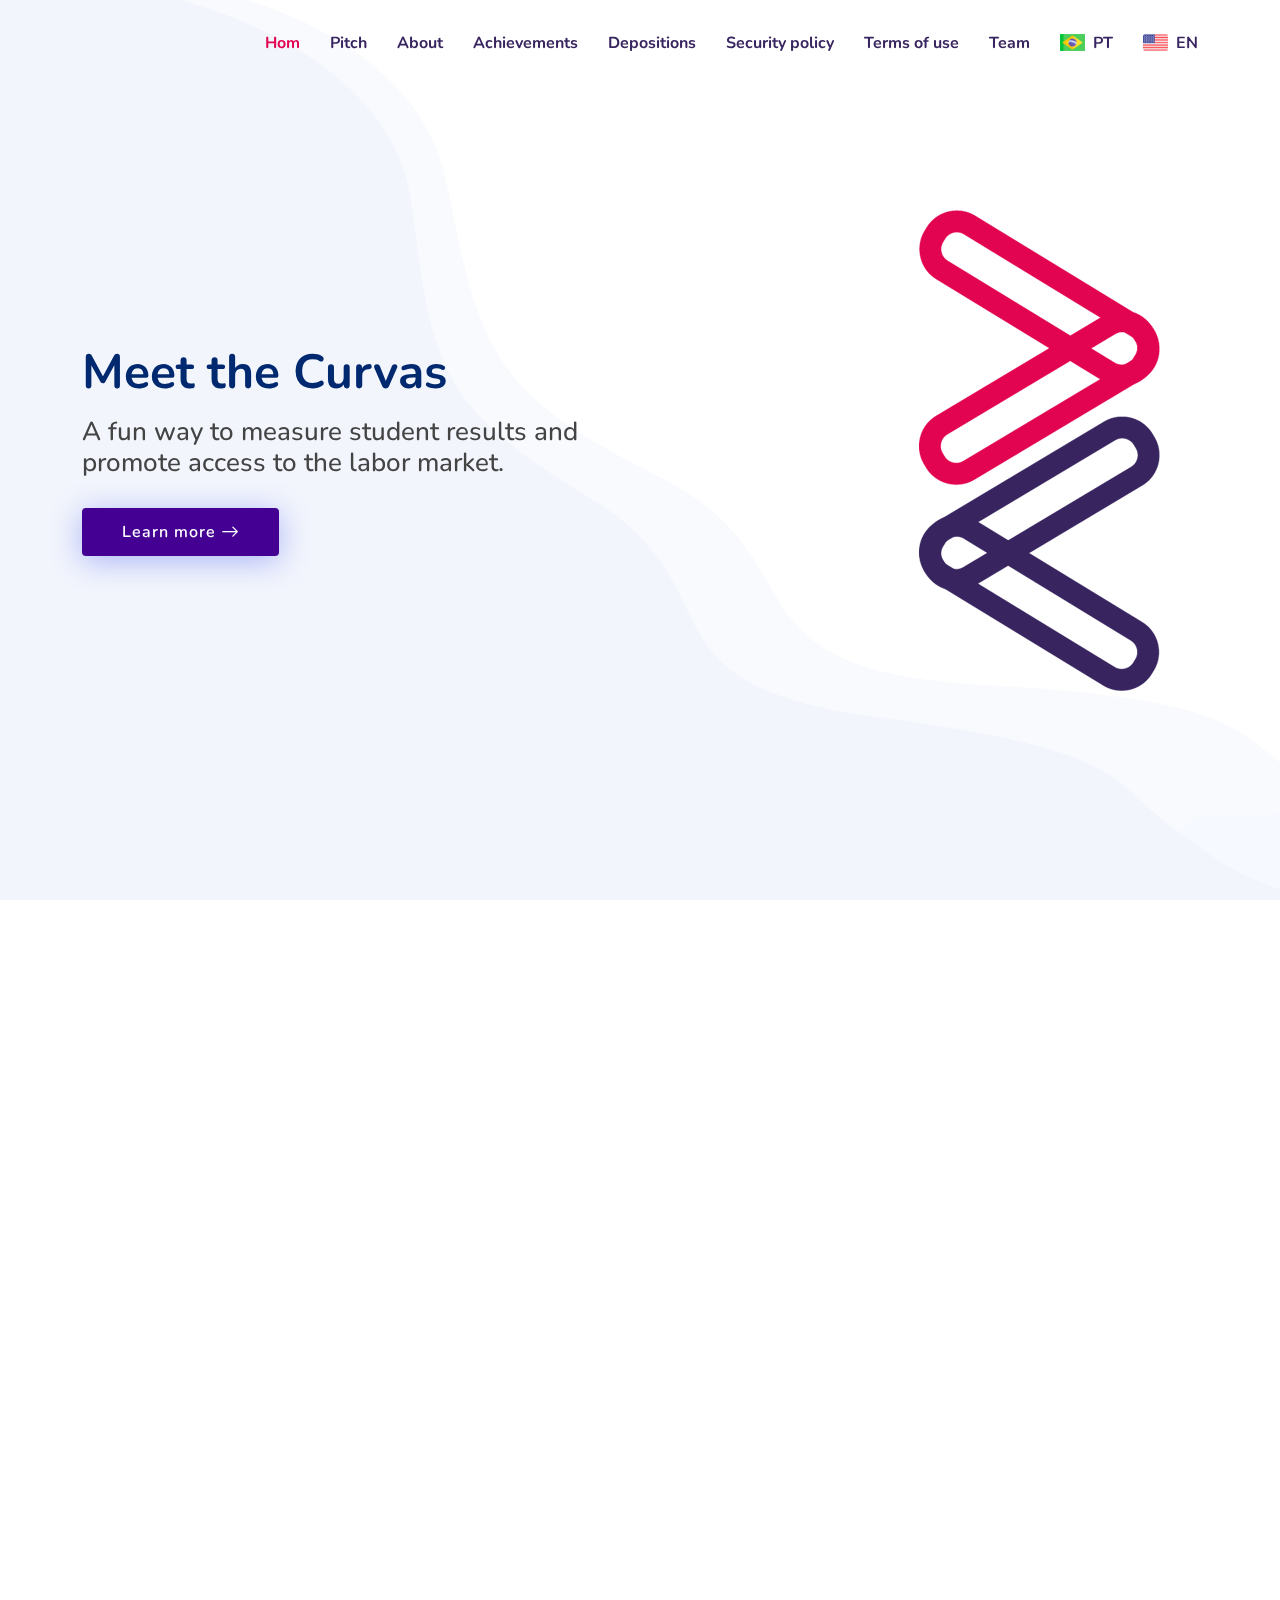
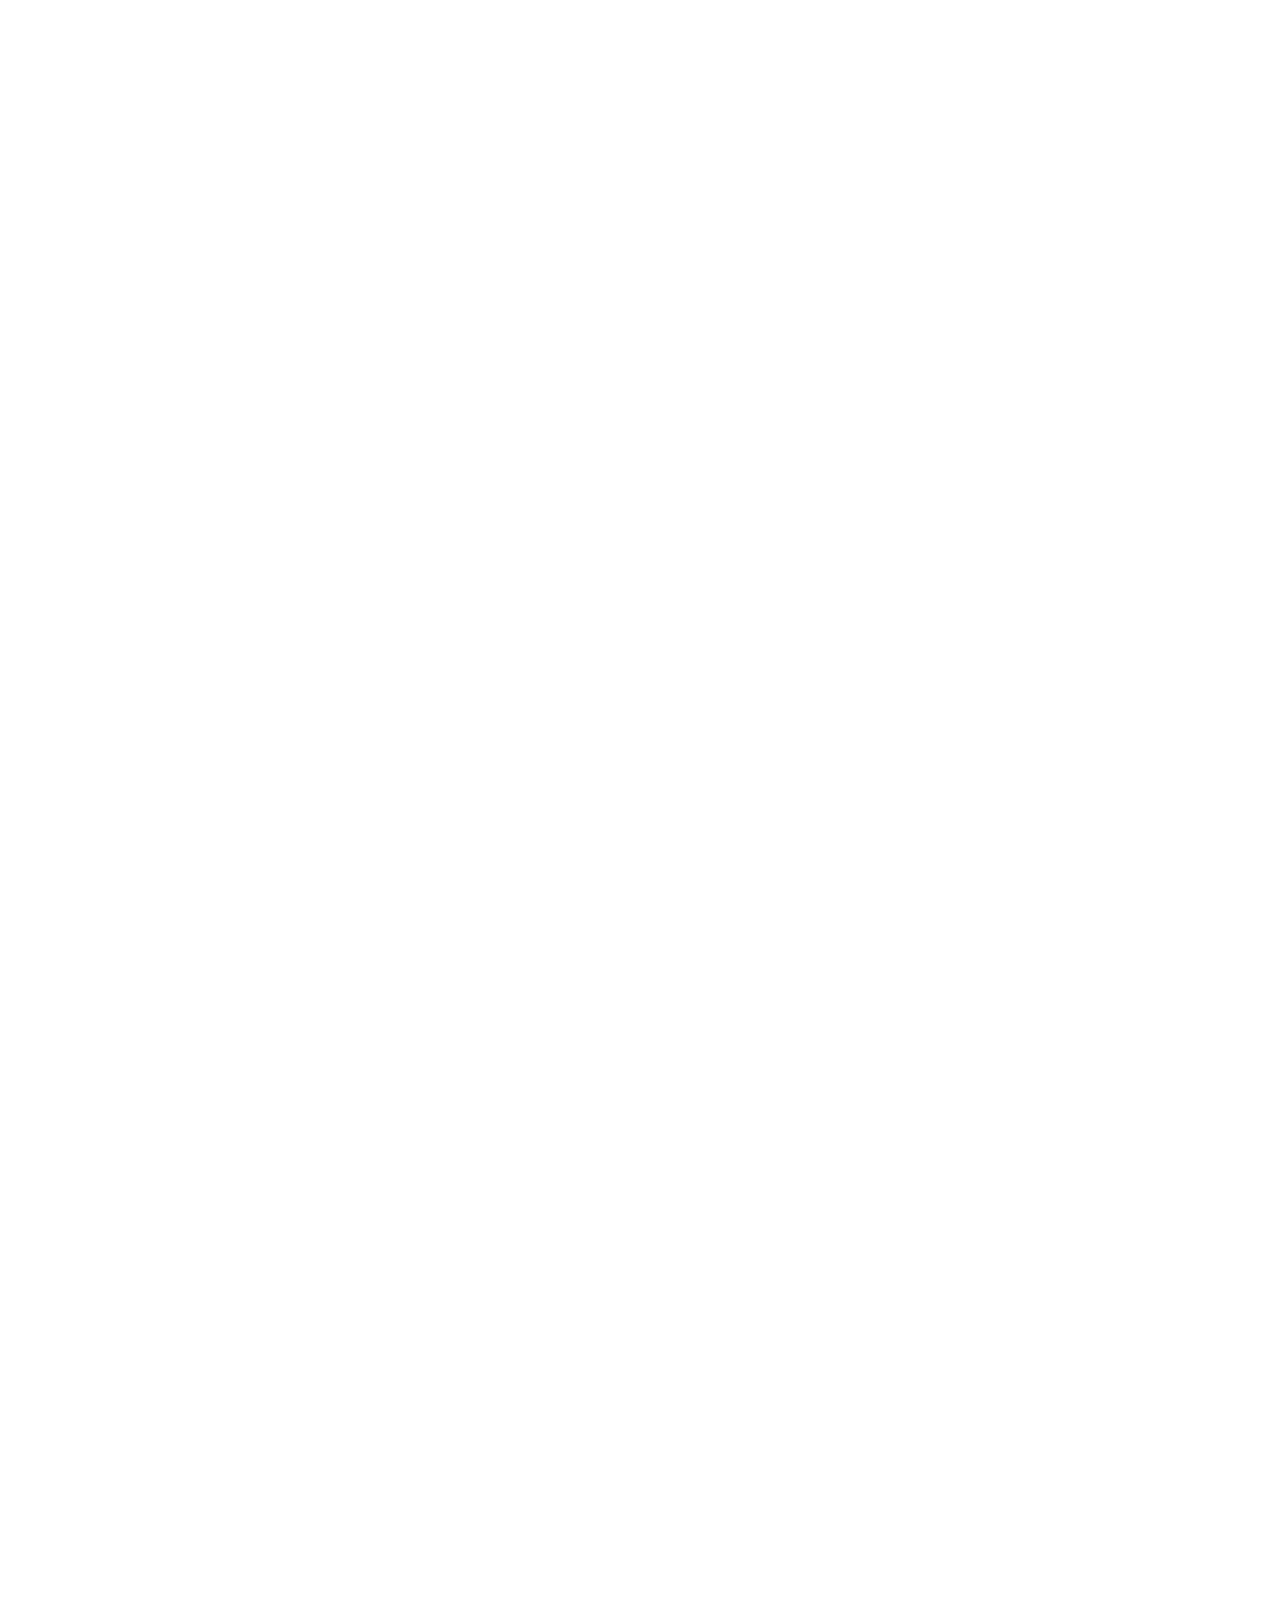
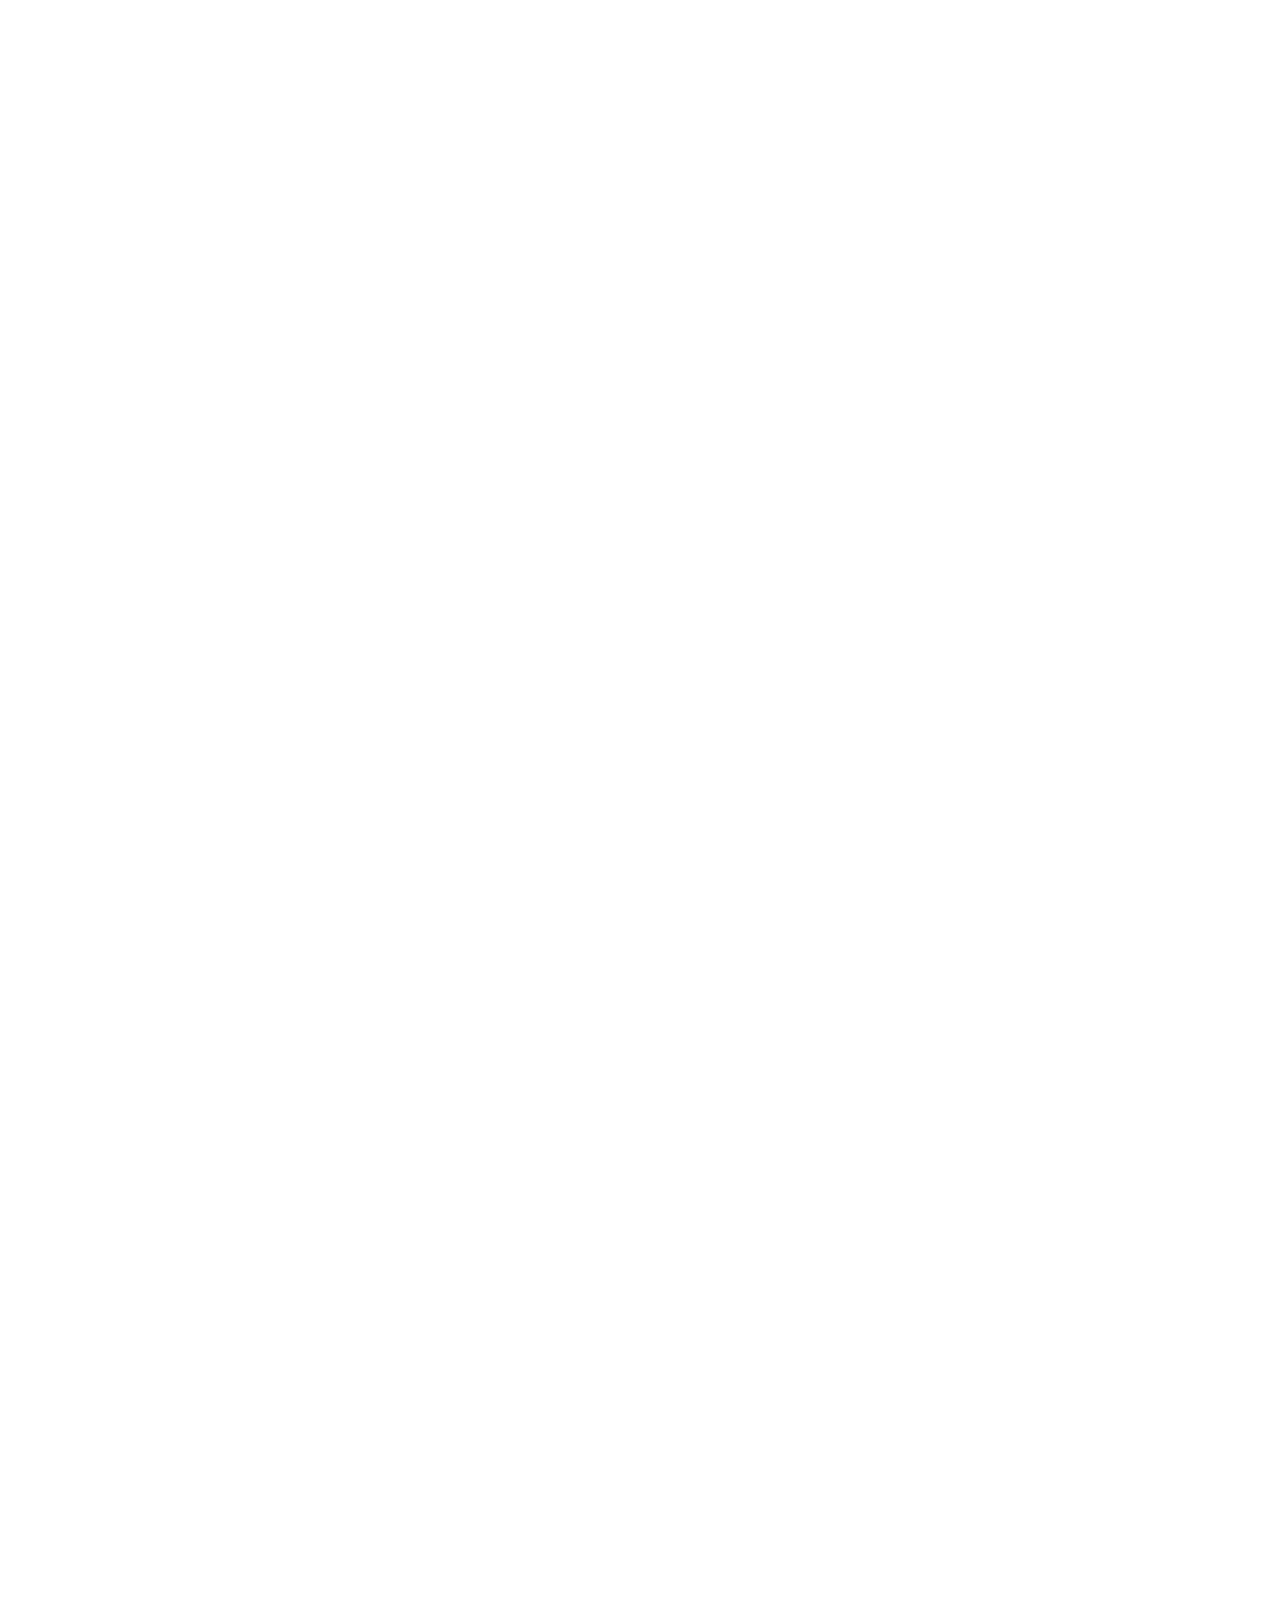
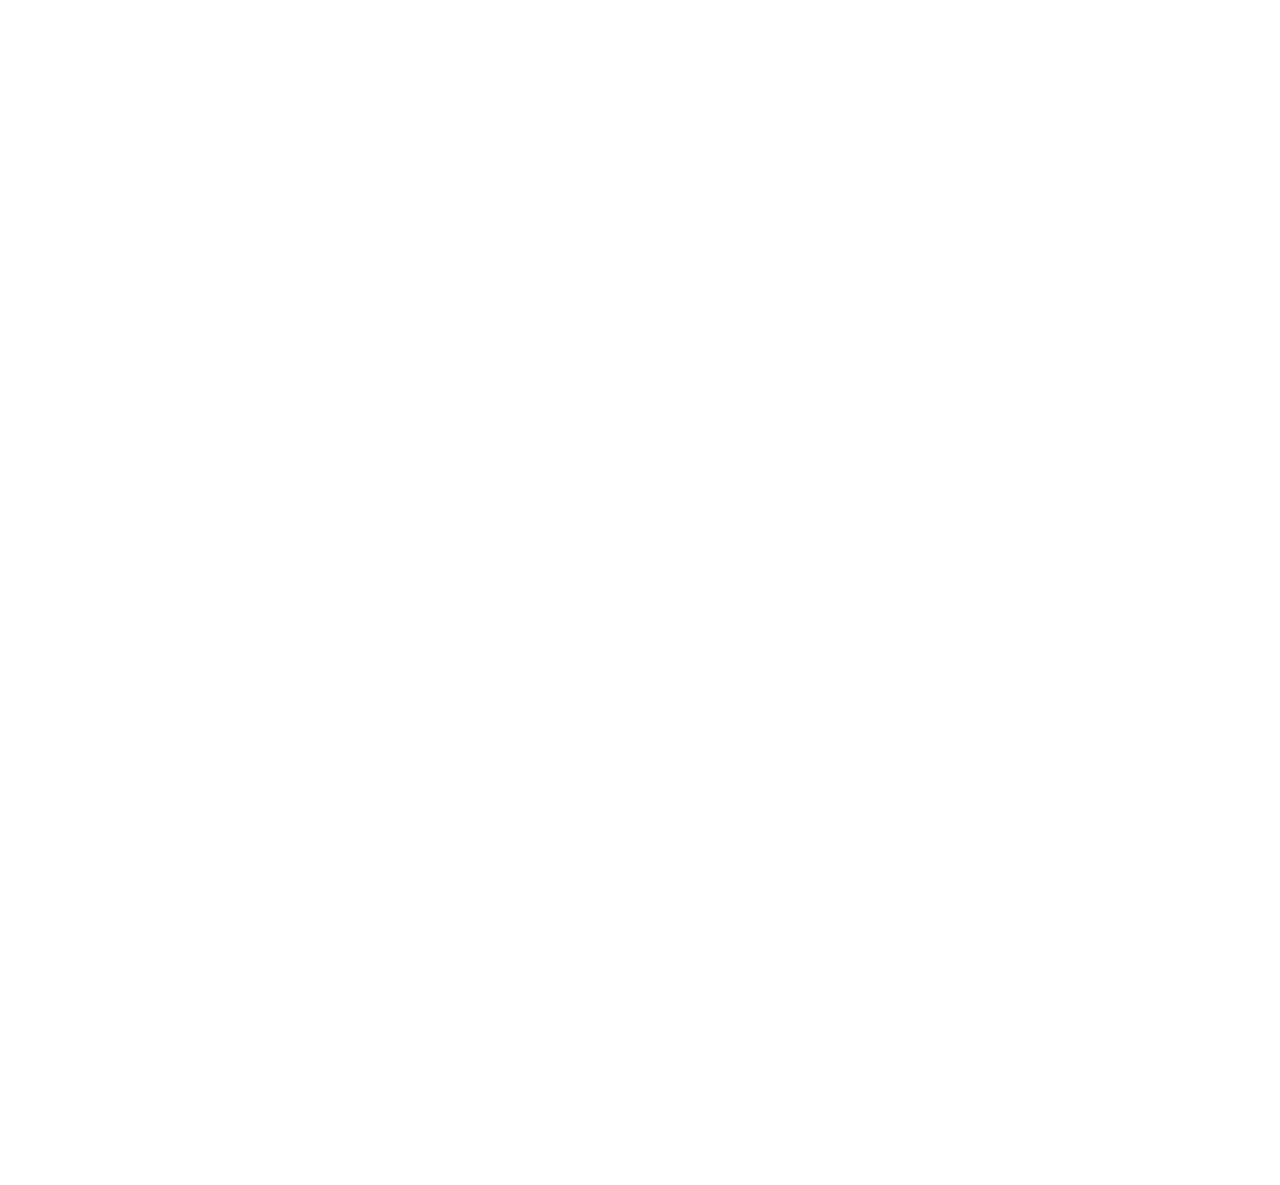
==== en.html @ 121aa063 "Add files via upload" ====
<!DOCTYPE html>
<html lang="en">

<head>
  <meta charset="utf-8">
  <meta content="width=device-width, initial-scale=1.0" name="viewport">

  <title>Curvas</title>
  <meta content="" name="description">

  <meta content="" name="keywords">

  <!-- Favicons -->
  <link href="assets/img/favicon.png" rel="icon">
  <link href="assets/img/touch-icon.png" rel="touch-icon">

  <!-- Google Fonts -->
  <link
    href="https://fonts.googleapis.com/css?family=Open+Sans:300,300i,400,400i,600,600i,700,700i|Nunito:300,300i,400,400i,600,600i,700,700i|Poppins:300,300i,400,400i,500,500i,600,600i,700,700i"
    rel="stylesheet">

  <!-- Vendor CSS Files -->
  <link href="assets/vendor/bootstrap/css/bootstrap.min.css" rel="stylesheet">
  <link href="assets/vendor/bootstrap-icons/bootstrap-icons.css" rel="stylesheet">
  <link href="assets/vendor/aos/aos.css" rel="stylesheet">
  <link href="assets/vendor/remixicon/remixicon.css" rel="stylesheet">
  <link href="assets/vendor/swiper/swiper-bundle.min.css" rel="stylesheet">
  <link href="assets/vendor/glightbox/css/glightbox.min.css" rel="stylesheet">

  <!-- CSS File -->
  <link href="assets/css/style.css" rel="stylesheet">

</head>

<body>

  <!-- ======= Header ======= -->
  <header id="header" class="header fixed-top">
    <div class="container-fluid container-xl d-flex align-items-center justify-content-between">

      <a href="index.html" class="logo d-flex align-items-center">
        <img src="assets/img/logo.png" alt="">
      </a>

      <nav id="navbar" class="navbar">
        <ul>
          <li><a class="nav-link scrollto active" href="#inicio">Hom</a></li>
          <li><a class="nav-link scrollto" href="#Pitch">Pitch</a></li>
          <li><a class="nav-link scrollto" href="#funcionalidade">About</a></li>
          <li><a class="nav-link scrollto" href="#conquistas">Achievements</a></li>
          <li><a class="nav-link scrollto" href="#depoimentos">Depositions</a></li>
          <li><a class="nav-link scrollto" href="#seguranca">Security policy</a></li>
          <li><a class="nav-link scrollto" href="termosdeusoEN.html">Terms of use</a></li>
          <li><a class="nav-link scrollto" href="#team">Team</a></li>
          <li><a class="nav-link scrollto" href="index.html"><img src="./assets/img/flags/brasil.png" alt="portgues" width="25" height="25">&nbsp PT</a></li>
          <li><a class="nav-link scrollto" href="en.html"><img src="./assets/img/flags/united-states.png" alt="ingles" width="25" height="25">&nbsp EN</a></li>
        </ul>
        <i class="bi bi-list mobile-nav-toggle"></i>
      </nav><!-- .navbar -->

    </div>
  </header><!-- End Header -->

  <!-- ======= Inicio Section ======= -->
  <section id="inicio" class="hero d-flex align-items-center">

    <div class="container">
      <div class="row">
        <div class="col-lg-6 d-flex flex-column justify-content-center">
          <h1 data-aos="fade-up">Meet the Curvas</h1>
          <h2 data-aos="fade-up" data-aos-delay="400">A fun way to measure student results and
            promote access to the labor market.</h2>
          <div data-aos="fade-up" data-aos-delay="600">
            <div class="text-center text-lg-start">
              <a href="https://docs.google.com/document/d/1Wtcd6Xznguo2yhpO1GXr9H3iBMIgF4NI/edit?usp=sharing&ouid=103150144685477930596&rtpof=true&sd=true"
                target="_blank"
                class="btn-get-started scrollto d-inline-flex align-items-center justify-content-center align-self-center">
                <span>Learn more</span>
                <i class="bi bi-arrow-right"></i>
              </a>
            </div>
          </div>
        </div>
        <div class="col-lg-6 hero-img" data-aos="zoom-out" data-aos-delay="200">
          <img src="assets/img/arrow.png" class="img-fluid" alt="">
        </div>
      </div>
    </div>

  </section><!-- End Inicio -->

  <main id="main">
    <!-- ======= Pitch ======= -->
    <section id="Pitch" class="conceito">

      <div class="container" data-aos="fade-up">
        <div class="row gx-0">

          <div class="col-lg-6 d-flex flex-column justify-content-center" data-aos="zoom-out" data-aos-delay="200">
            <img src="./assets/img/Depoimentos/ingles/6.png" class="img-fluid img-2">

            <br>
            <button type="button" class="btn btn-outline-danger" onclick="OpenVideo(6)">
              <i class="bi bi-youtube"></i>
              Youtube
            </button>
            <br>
          </div>

          <div class="col-lg-6 d-flex align-items-center" data-aos="fade-up" data-aos-delay="200">
            <div class="content">
              <h3>Pitch</h3>
              <h2>Hi, I'm Joara Paula co founder of Curves and I came to share educational knowledge, because the
                education during the pandemic highlighted several scenarios that prove the need for transformation. In
                create new scenarios in which knowledge is democratic for all, which is one of the objectives of the
                curves. For this, we will act in the knowledge assessments, which make up the IDEB - Index of
                Development of Basic Education. Creating a way to assess, monitor, reward, recognize and
                multiply students' knowledge.</h2>

              <a href="pitchEN.html"
                class="btn-get-process scrollto d-inline-flex align-items-center justify-content-center align-self-center">
                <span>View more</span>
                <i class="bi bi-arrow-right"></i>
              </a>
            </div>
          </div>


        </div>
      </div>

    </section><!-- End Pitch -->


    <!-- ======= Funcionalidade ======= -->
    <section id="funcionalidade" class="funcionalidade">

      <div class="container" data-aos="fade-up">
        <div class="row gx-0">




          <div class="col-lg-6 d-flex flex-column justify-content-center" data-aos="fade-up" data-aos-delay="200">
            <header class="section-header">
              <h2>How it works?</h2>
              <p>Curvas is a web app with all the data available in AZURE clouds, it works like a style game
                QUIZ</p>
              <h4> Each student can have some support, to form their knowledge and meet some criteria:</h4>
            </header>

            <div class="row gy-4">

              <div class="container" data-aos="fade-up" data-aos-delay="200">
                <div class="func-box red">
                  <li>Cting with 3 friends to help answer the question, the purpose of this is to create engagement between
                    the students and competition that stimulates the students. Each friend can only help once.</li>
                  <li>Rely on classroom support, according to the question, a classroom repository can be used
                    so that the student can read the content and get to the answer, Teaching the student to learn,
                    research and use your teaching materials.</li>
                  <li>Knowledge base, he can consult a repository he creates, keeping some questions
                    and answers that went wrong and was presented in the right way for this material to act as reinforcement.
                  </li>
                  <li>Criterion - Curves will only be released at break times, by the school or for classes that
                    are out of classes. Where, according to the degree of difficulty of the question and of the student, it has a
                    resolution time. As the student learns or has difficulty, this time is better distributed
                    for him to organize his time and have a plan for running tests.</li>
                  <li>Criteria - Student data will not be exposed to other students. </li>
                </div>
              </div>
            </div>

            <div class="section-header">
              <div class="container" data-aos="fade-up" data-aos-delay="200">
                <div class="func-box white">
                  <p>Curvas will be agile and simple, having only 10 questions, when the questions are correct, the student is ranked.
                    The ranking will be by grade, by school, by educational region and finally by Brazil. each ranking
                    will give the student a different award and recognition, in addition to being seen by other students who
                    participate.</p>
                </div>
              </div>

              <!--<a href="./assets/img/Processo Curvas.pdf" target="_blank"
                class="btn-get-process scrollto d-inline-flex align-items-center justify-content-center align-self-center">
                <span>Processo Curvas</span>
                <i class="bi bi-arrow-right"></i>
              </a>-->
            </div>
          </div>

          <div class="col-lg-6 d-flex flex-column justify-content-center" data-aos="zoom-out" data-aos-delay="200">
            <img src="assets/img/agil.png" class="img-fluid img-2" alt="">

            <br><br><br><br><br>

            <div class="d-flex flex-row-reverse bd-highlight" data-aos="fade-up" data-aos-delay="200">
              <div class="container" data-aos="fade-up" data-aos-delay="200">
                <div class="func-box purple">
    
                  <header class="section-usabilidade">
                    <h3>Usability of Curves, based on project validation</h3>
                    <p>Curvas's usability is very simple, the student accesses it at the times defined by the teacher.
                      or educational institution. Not being possible to use during class or undefined times, for the
                      access just enter your school identification data. The initial questions he chooses in a way
                      that he gets maximum marks, answering only what he considers easy or knows how to answer.</p>
                  </header>
    
                </div>
              </div>
            </div>
          </div>
        </div>

      </div>
      </div>

    </section><!-- End Funcionalidade -->


    <!-- ======= Conquistas ======= -->
    <section id="conquistas" class="conquistas">
      <div class="d-flex flex-row-reverse bd-highlight" data-aos="fade-up" data-aos-delay="200">
        <div class="container" data-aos="fade-up" data-aos-delay="200">

          <header class="section-header">
            <h2>achievements</h2>
            <br>
            <div class="container" data-aos="fade-up">
              <div class="row gx-0">
                <div class="col-lg-6 d-flex flex-column justify-content-center" data-aos="zoom-out"
                  data-aos-delay="200">
                  <img src="./assets/img/conquistas/Betteducar.png" class="img-conquista" alt="..."
                    class="img-thumbnail" width="300px">
                </div>

                <div class="col-lg-6 d-flex align-items-center" data-aos="fade-up" data-aos-delay="200">
                  Bett Educar is the largest education and technology event in Latin America. Congregates, annually, more
                  of 270 national and international companies, more than 20 startups in the sector and about 30,000
                  participants of the educational community from all Brazilian states. And it was for this event that
                  we started the story of Curvas, which started very well. All learning and development is
                  collaborating too much for our growth and market entry. And so our story is
                  starting there will still be many chapters with happy endings.
                </div>

              </div>
            </div>

            <div class="container" data-aos="fade-up">
              <div class="row gx-0">
                <div class="col-lg-6 d-flex flex-column justify-content-center" data-aos="zoom-out"
                  data-aos-delay="200">
                  <img src="./assets/img/conquistas/Imagine Cup.png" class="img-conquista" alt="..."
                    class="img-thumbnail" width="300px">
                </div>

                <div class="col-lg-6 d-flex align-items-center" data-aos="fade-up" data-aos-delay="200">
                  The Imagine Cup is an annual competition sponsored and hosted by Microsoft Corp. that brings together students
                   developers around the world to help solve some of the toughest challenges in the world. We
                   do Curvas we submitted our proposal for the world competition and were classified for great
                   National Final! We are immensely happy, working hard and hard to reach the world final and
                   represent our country very well. So it comes with the agent to make a difference in education through the
                   Curves.
                </div>

              </div>
            </div>
          </header>
        </div>
      </div>
    </section><!-- End Conquistas -->

    <!-- ==== Depoimentos ===== -->
    <section id="depoimentos" class="depoimentos">

      <div class="row gy-4">
        <div class="container" data-aos="fade-up" data-aos-delay="200">
          <div>

            <header class="section-header2">
              <h3>Depositions<i></i></h3>
              <br>

              <div id="carouselExampleIndicators" class="carousel slide" data-ride="carousel">
                <div class="carousel-inner">
                  <div class="carousel-item active">

                    <div class="container" data-aos="fade-up">
                      <div class="row gx-0">

                        <div class="col-lg-6 d-flex flex-column justify-content-center" data-aos="zoom-out"
                          data-aos-delay="200">
                          <img src="./assets/img/Depoimentos/ingles/5.png" class="img-fluid img-2">
                        </div>
                        <div class="d-grid gap-2 col-4 mx-auto">
                          <button type="button" class="btn btn-outline-danger" onclick="OpenVideo_Ingles(5)">
                            <i class="bi bi-youtube"></i>
                            Youtube
                          </button>
                        </div>
                      </div>
                    </div>

                  </div>

                  <div class="carousel-item" id="carousel-item">

                    <div class="container" data-aos="fade-up">
                      <div class="row gx-0">

                        <div class="col-lg-6 d-flex flex-column justify-content-center" data-aos="zoom-out"
                          data-aos-delay="200">
                          <img src="./assets/img/Depoimentos/ingles/Gleudson J(1).png" class="img-fluid img-2">
                        </div>
                        <div class="d-grid gap-2 col-4 mx-auto">
                          <button type="button" class="btn btn-outline-danger" onclick="OpenVideo_Ingles(6)">
                            <i class="bi bi-youtube"></i>
                            Youtube
                          </button>
                        </div>
                      </div>
                    </div>

                  </div>

                  <div class="carousel-item" id="carousel-item">

                    <div class="container" data-aos="fade-up">
                      <div class="row gx-0">

                        <div class="col-lg-6 d-flex flex-column justify-content-center" data-aos="zoom-out"
                          data-aos-delay="200">
                          <img src="./assets/img/Depoimentos/ingles/4.png" class="img-fluid img-2">
                        </div>
                        <div class="d-grid gap-2 col-4 mx-auto">
                          <button type="button" class="btn btn-outline-danger" onclick="OpenVideo_Ingles(4)">
                            <i class="bi bi-youtube"></i>
                            Youtube
                          </button>
                        </div>
                      </div>
                    </div>

                  </div>

                  <div class="carousel-item" id="carousel-item">

                    <div class="container" data-aos="fade-up">
                      <div class="row gx-0">

                        <div class="col-lg-6 d-flex flex-column justify-content-center" data-aos="zoom-out"
                          data-aos-delay="200">
                          <img src="./assets/img/Depoimentos/ingles/3.png" class="img-fluid img-2">
                        </div>
                        <div class="d-grid gap-2 col-4 mx-auto">
                          <button type="button" class="btn btn-outline-danger" onclick="OpenVideo_Ingles(3)">
                            <i class="bi bi-youtube"></i>
                            Youtube
                          </button>
                        </div>
                      </div>
                    </div>

                  </div>

                  <div class="carousel-item" id="carousel-item">

                    <div class="container" data-aos="fade-up">
                      <div class="row gx-0">

                        <div class="col-lg-6 d-flex flex-column justify-content-center" data-aos="zoom-out"
                          data-aos-delay="200">
                          <img src="./assets/img/Depoimentos/ingles/2.png" class="img-fluid img-2">
                        </div>
                        <div class="d-grid gap-2 col-4 mx-auto">
                          <button type="button" class="btn btn-outline-danger" onclick="OpenVideo_Ingles(2)">
                            <i class="bi bi-youtube"></i>
                            Youtube
                          </button>
                        </div>
                      </div>
                    </div>

                  </div>

                  <div class="carousel-item" id="carousel-item">

                    <div class="container" data-aos="fade-up">
                      <div class="row gx-0">

                        <div class="col-lg-6 d-flex flex-column justify-content-center" data-aos="zoom-out"
                          data-aos-delay="200">
                          <img src="./assets/img/Depoimentos/ingles/1.png" class="img-fluid img-2">
                        </div>
                        <div class="d-grid gap-2 col-4 mx-auto">
                          <button type="button" class="btn btn-outline-danger" onclick="OpenVideo_Ingles(1)">
                            <i class="bi bi-youtube"></i>
                            Youtube
                          </button>
                        </div>
                      </div>
                    </div>

                  </div>
                </div>
                <a class="carousel-control-prev" href="#carouselExampleIndicators" role="button" data-slide="prev">
                  <span class="carousel-control-prev-icon" aria-hidden="true"></span>
                  <span class="sr-only"></span>
                </a>
                <a class="carousel-control-next" href="#carouselExampleIndicators" role="button" data-slide="next">
                  <span class="carousel-control-next-icon" aria-hidden="true"></span>
                  <span class="sr-only"></span>
                </a>
              </div>

            </header>
          </div>
        </div>
      </div>
    </section>
    <!-- End Depoimentos -->

    <!-- ======= seguranca ======= -->
    <section>
      <div id="seguranca" class="container" data-aos="fade-up">
        <div class="row gx-0">

          <div class="d-flex flex-row-reverse bd-highlight" data-aos="fade-up" data-aos-delay="200">
            <div class="content">
              <header class="section-header">
                <h2>Security policy</h2>
                <p>Curvas respects the right to privacy and ensures the security of the personal data of its users
                  and, therefore, we present our Privacy Policy, applicable to the websites, applications, of the
                  virtual learning environments and other solutions and services (together, the "Platform"), where
                  we describe how we collect, store and use users' personal data.</p>

                <a href="./PoliticaEN.html"
                  class="btn-get-process scrollto d-inline-flex align-items-center justify-content-center align-self-center">
                  <span>Understand better</span>
                  <i class="bi bi-arrow-right"></i>
                </a>
              </header>
            </div>
          </div>
        </div>
      </div>
    </section>
    <!-- End seguranca -->


     <!-- ======= contato ======= -->

     <div class="d-flex flex-row-reverse bd-highlight" data-aos="fade-up" data-aos-delay="200">
      <div class="container" data-aos="fade-up" data-aos-delay="200">

        <header class="section-header contato">
          <h2>Entre em Contato</h2>
          <br>
          <div class="container" data-aos="fade-up">
                <div class="mb-3">
                  <label for="exampleFormControlInput1" class="form-label">Name</label>
                  <input type="text" class="form-control" id="exampleFormControlInput1" placeholder="Your name ...">
                </div>
                <div class="mb-3">
                  <label for="exampleFormControlInput1" class="form-label">E-mail</label>
                  <input type="email" class="form-control" id="exampleFormControlInput2" placeholder="Your e-mail ...">
                </div>
                <div class="d-grid gap-2 col-6 mx-auto">
                  <button type="button" class="btn btn-outline-danger" onclick="EnviarEmail(
                    window.document.getElementById('exampleFormControlInput1').value,
                    window.document.getElementById('exampleFormControlInput2').value
                    )">Send</button>
                    <br>
              </div>
              
              <button type="button" class="btn btn-outline-danger" onclick="InstagranCurvas()">
                <i class="bi bi-instagram"></i></i>&nbsp Instagram
              </button>

            </div>
          </div>
        </header>
      </div>
    </div>
     <!-- End contato -->

    <!-- ======= Team ======= -->
    <section id="team" class="team">

      <div class="container" data-aos="fade-up">

        <header class="section-header">
          <h2>Team</h2>
        </header>

        <div class="row gy-4">

          <div class="col-lg-3 col-md-6 d-flex align-items-stretch" data-aos="fade-up" data-aos-delay="100">
            <div class="member">
              <div class="member-img">
                <img src="assets/img/team/team-1.png" class="img-fluid" alt="">
                <div class="social">
                  <a href="https://www.instagram.com/proferaldoguerra/"><i class="bi bi-instagram"></i></a>
                  <a href="https://www.linkedin.com/in/eraldo-guerra-6b859553/"><i class="bi bi-linkedin"></i></a>
                </div>
              </div>
              <div class="member-info">
                <h4>Eraldo Filho</h4>
                <span>CEO & Founder</span>
                <p>Entrepreneurship teacher and student.</p>
              </div>
            </div>
          </div>

          <div class="col-lg-3 col-md-6 d-flex align-items-stretch" data-aos="fade-up" data-aos-delay="200">
            <div class="member">
              <div class="member-img">
                <img src="assets/img/team/team-2.png" class="img-fluid" alt="">
                <div class="social">
                  <a href="https://www.instagram.com/joarapaula/"><i class="bi bi-instagram"></i></a>
                  <a href="https://www.linkedin.com/in/joara-p-de-gouveia-aa4038168"><i class="bi bi-linkedin"></i></a>
                </div>
              </div>
              <div class="member-info">
                <h4>Joara Paula</h4>
                <span>CMO</span>
                <p>Student of biological sciences and data science.</p>
              </div>
            </div>
          </div>

          <div class="col-lg-3 col-md-6 d-flex align-items-stretch" data-aos="fade-up" data-aos-delay="400">
            <div class="member">
              <div class="member-img">
                <img src="assets/img/team/team-4.png" class="img-fluid" alt="">
                <div class="social">
                  <a href="https://www.instagram.com/ian.pictures/"><i class="bi bi-instagram"></i></a>
                  <a href="https://www.linkedin.com/in/ian-matheus-da-cunha-b34b011a0/"><i
                      class="bi bi-linkedin"></i></a>
                </div>
              </div>
              <div class="member-info">
                <h4>Ian Cunha</h4>
                <span>COO</span>
                <p>Dev. Front End and web development student.</p>
              </div>
            </div>
          </div>


          <div class="col-lg-3 col-md-6 d-flex align-items-stretch" data-aos="fade-up" data-aos-delay="500">
            <div class="member">
              <div class="member-img">
                <img src="assets/img/team/team-6.png" class="img-fluid" alt="">
                <div class="social">
                  <a href="https://www.instagram.com/douglasghs__/"><i class="bi bi-instagram"></i></a>
                  <a href="https://www.linkedin.com/in/douglas-ruan-b4b6361b7/"><i class="bi bi-linkedin"></i></a>
                </div>
              </div>
              <div class="member-info">
                <h4>Douglas Ruan</h4>
                <span>COO</span>
                <p>Back End Dev and Systems Analysis and Development Student</p>
              </div>
            </div>
          </div>

        </div>

      </div>

    </section><!-- End Team -->

  </main><!-- End #main -->

  <!-- ======= Footer ======= -->
  <footer id="footer" class="footer">
  </footer>
  <!-- End Footer -->

  <a href="#" class="back-to-top d-flex align-items-center justify-content-center"><i
      class="bi bi-arrow-up-short"></i></a>

  <!-- Vendor JS Files -->
  <script src="assets/vendor/bootstrap/js/bootstrap.bundle.js"></script>
  <script src="assets/vendor/aos/aos.js"></script>
  <script src="assets/vendor/php-email-form/validate.js"></script>
  <script src="assets/vendor/swiper/swiper-bundle.min.js"></script>
  <script src="assets/vendor/purecounter/purecounter.js"></script>
  <script src="assets/vendor/isotope-layout/isotope.pkgd.min.js"></script>
  <script src="assets/vendor/glightbox/js/glightbox.min.js"></script>

  <!-- Template Main JS File -->
  <script src="assets/js/main.js"></script>

  <script src="https://code.jquery.com/jquery-3.2.1.slim.min.js"
    integrity="sha384-KJ3o2DKtIkvYIK3UENzmM7KCkRr/rE9/Qpg6aAZGJwFDMVNA/GpGFF93hXpG5KkN"
    crossorigin="anonymous"></script>
  <script src="https://cdnjs.cloudflare.com/ajax/libs/popper.js/1.12.9/umd/popper.min.js"
    integrity="sha384-ApNbgh9B+Y1QKtv3Rn7W3mgPxhU9K/ScQsAP7hUibX39j7fakFPskvXusvfa0b4Q"
    crossorigin="anonymous"></script>
  <script src="https://maxcdn.bootstrapcdn.com/bootstrap/4.0.0/js/bootstrap.min.js"
    integrity="sha384-JZR6Spejh4U02d8jOt6vLEHfe/JQGiRRSQQxSfFWpi1MquVdAyjUar5+76PVCmYl"
    crossorigin="anonymous"></script>
</body>

</html>
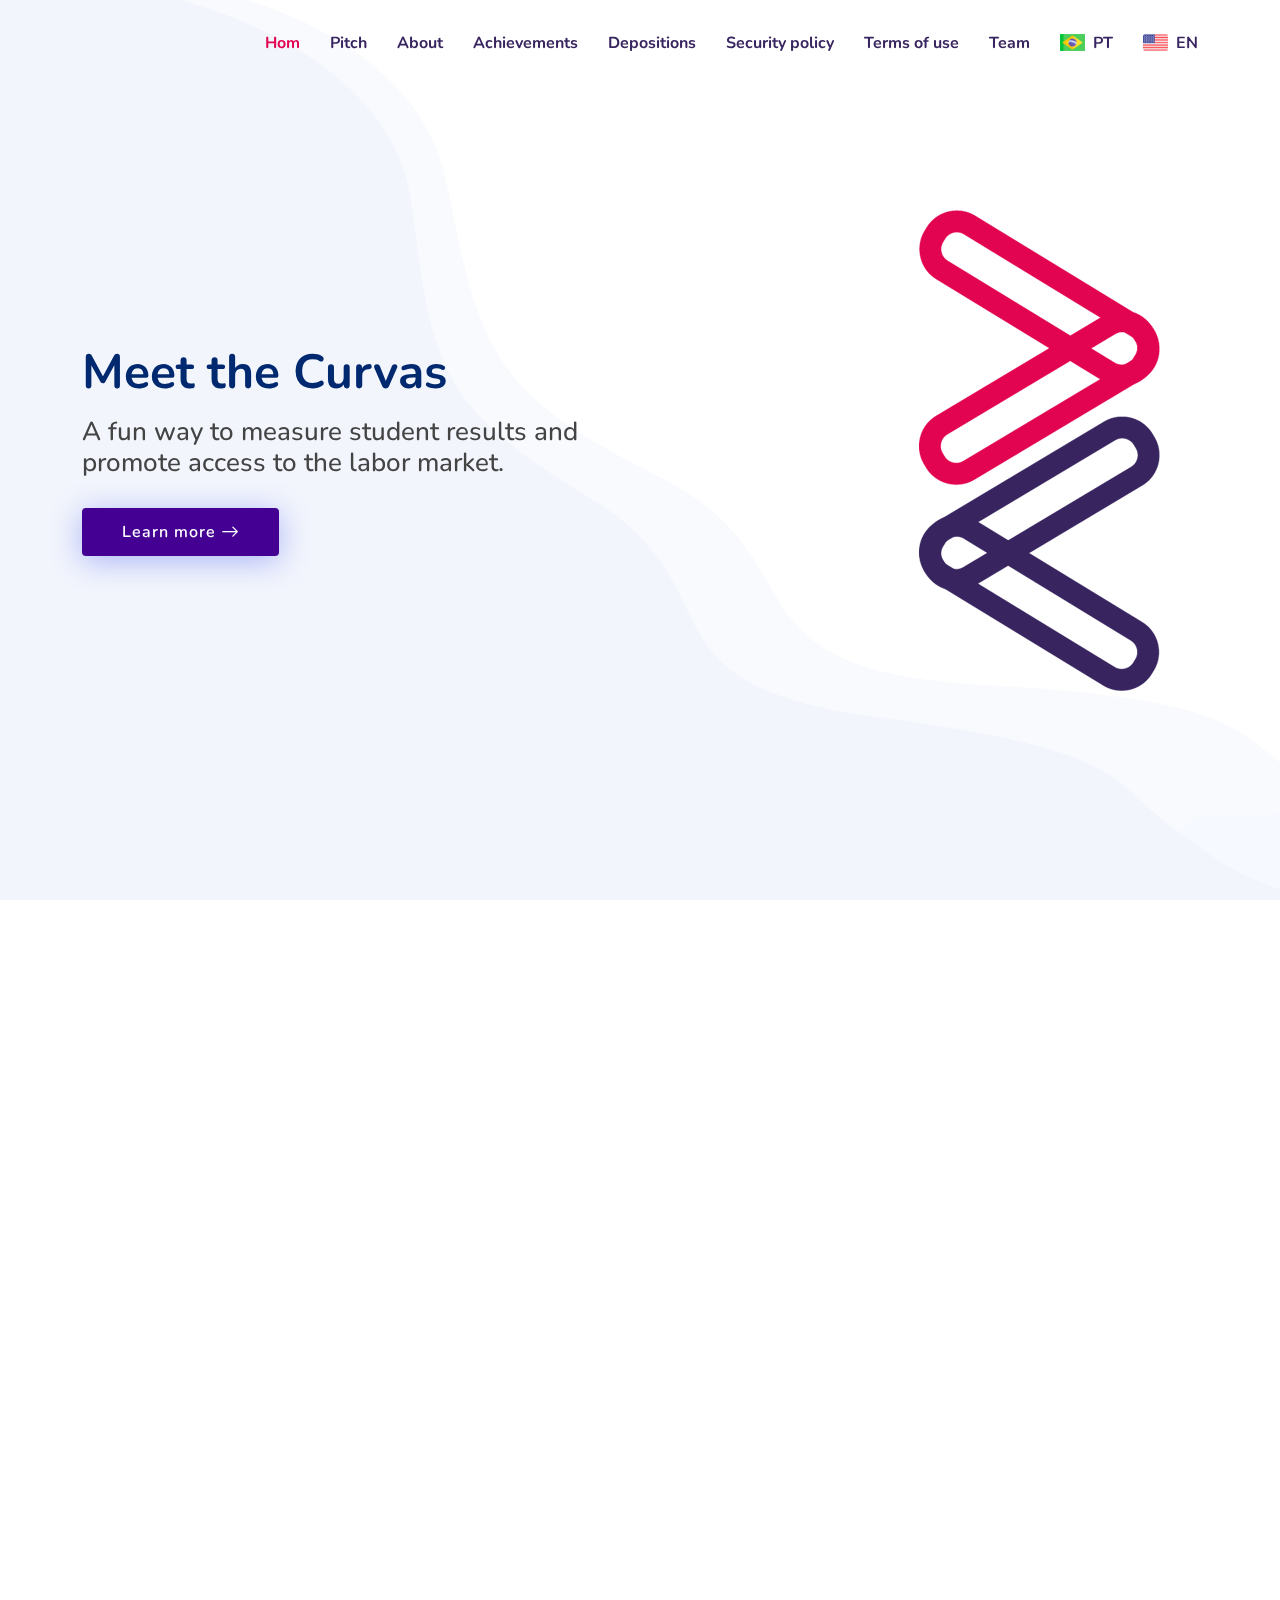
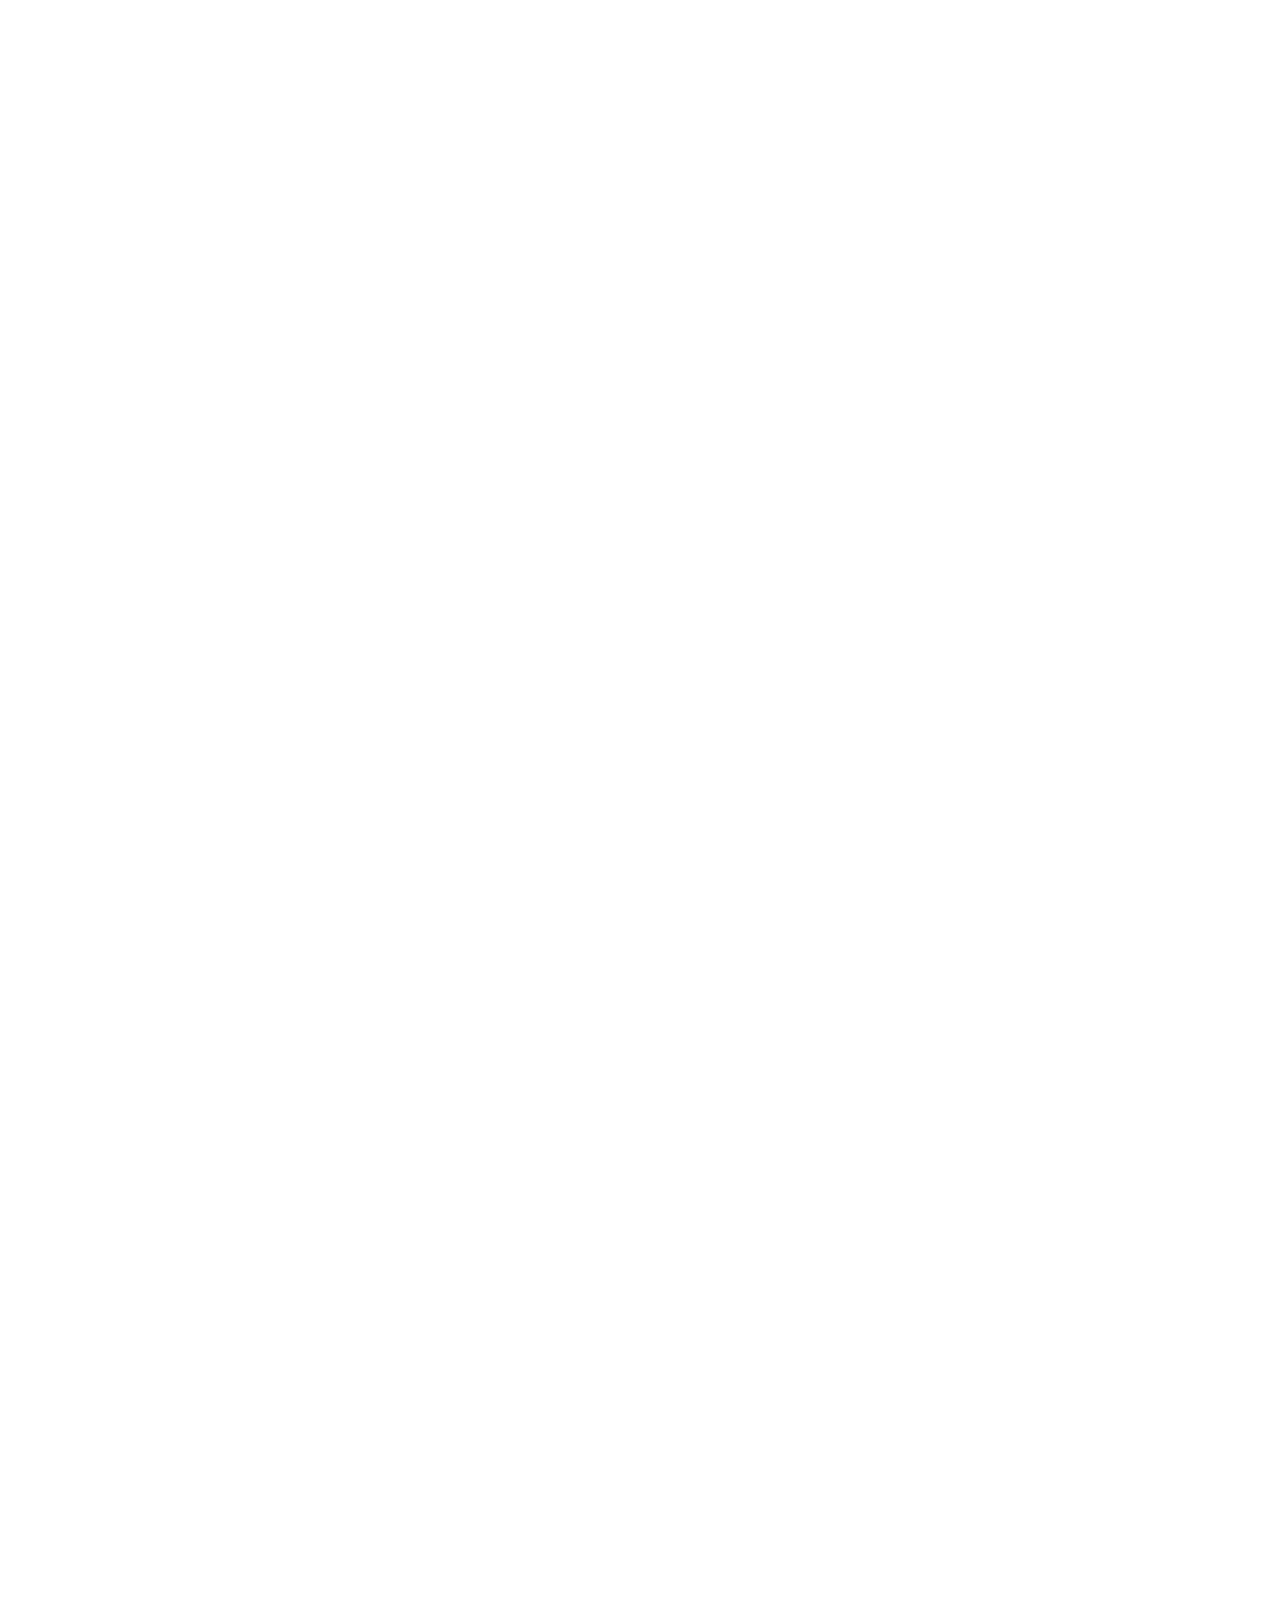
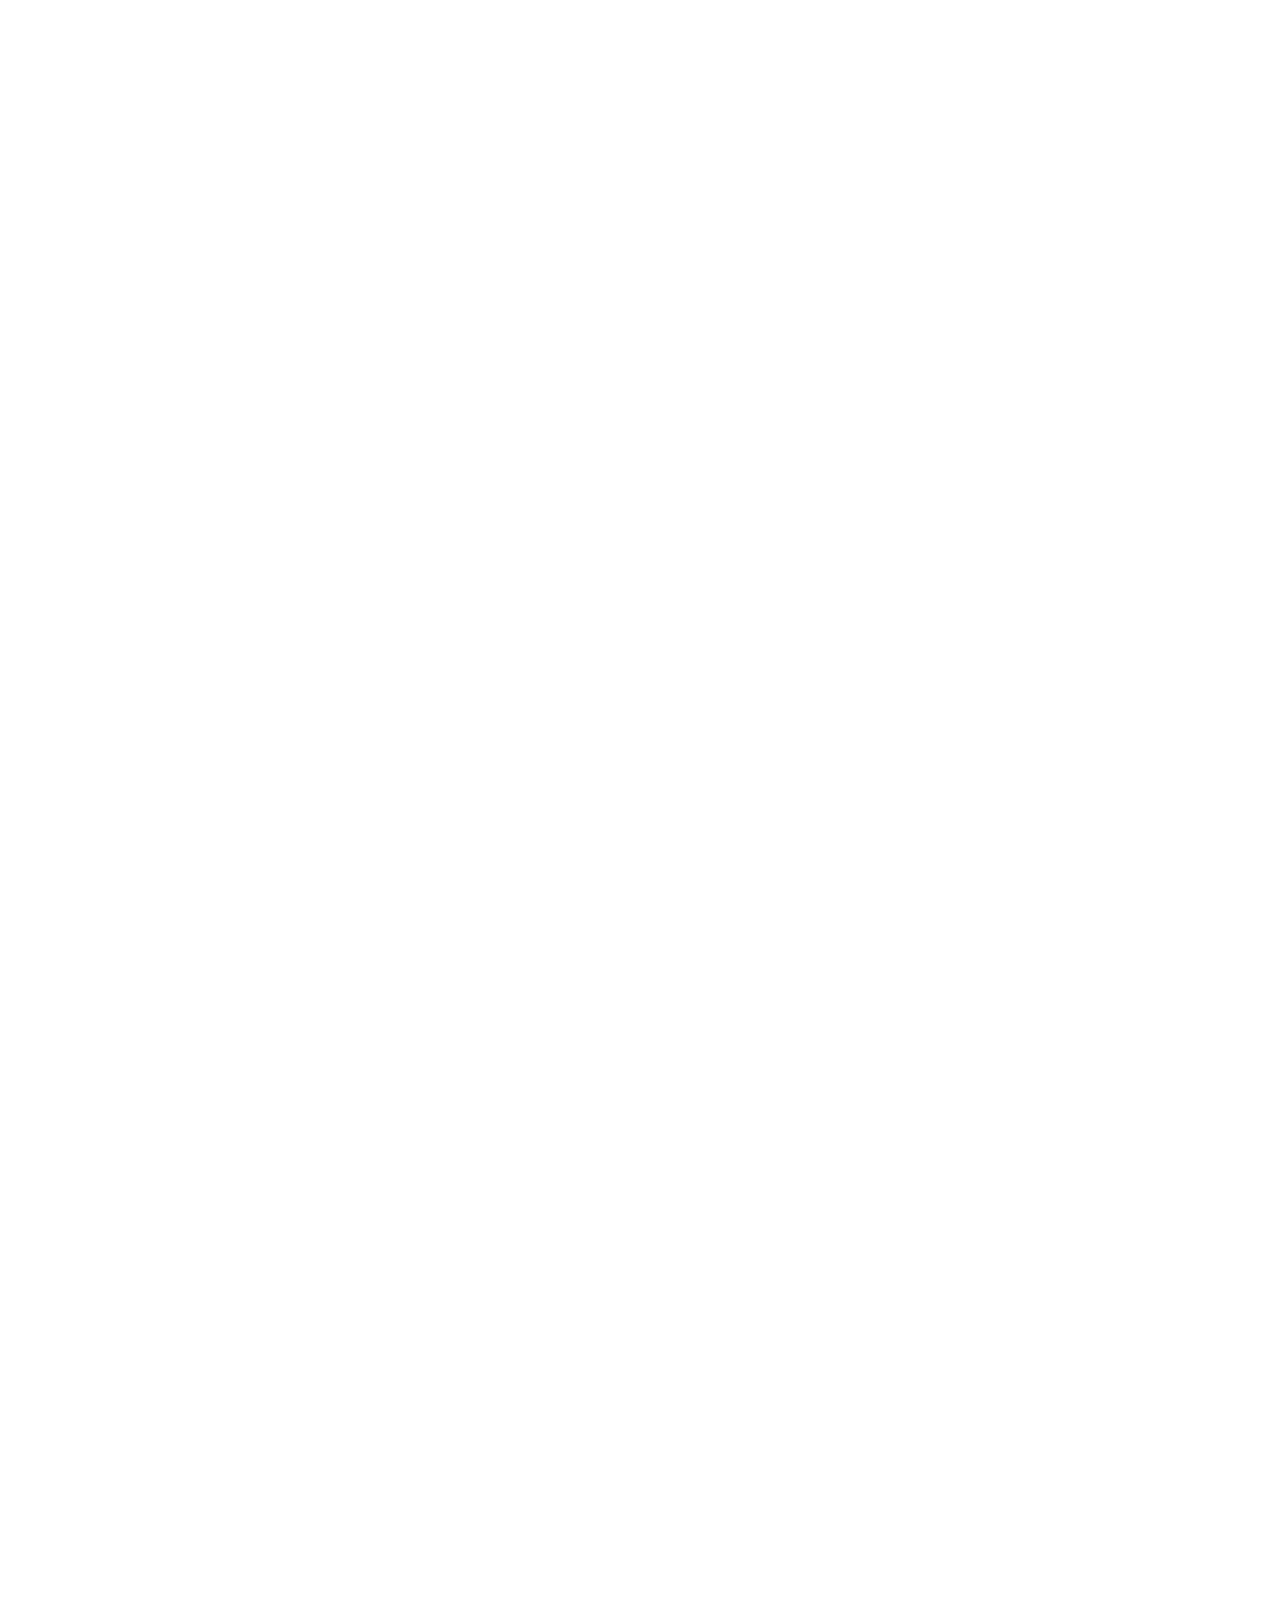
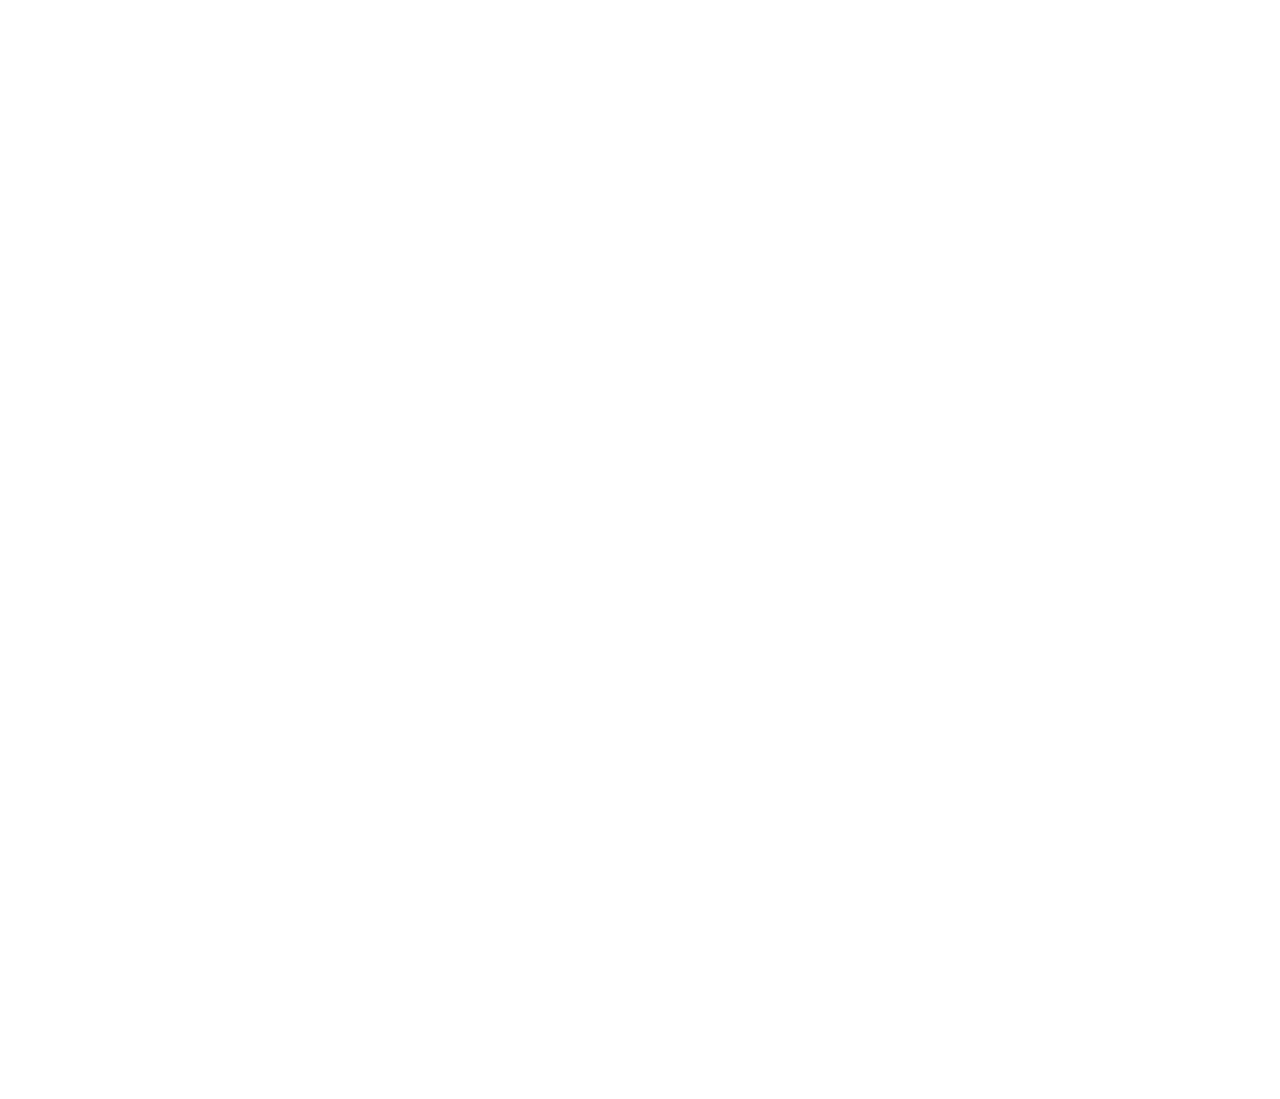
==== commit 3d2d9a9d: "Update en.html" ====
--- a/en.html
+++ b/en.html
@@ -98,13 +98,6 @@
 
           <div class="col-lg-6 d-flex flex-column justify-content-center" data-aos="zoom-out" data-aos-delay="200">
             <img src="./assets/img/Depoimentos/ingles/6.png" class="img-fluid img-2">
-
-            <br>
-            <button type="button" class="btn btn-outline-danger" onclick="OpenVideo(6)">
-              <i class="bi bi-youtube"></i>
-              Youtube
-            </button>
-            <br>
           </div>
 
           <div class="col-lg-6 d-flex align-items-center" data-aos="fade-up" data-aos-delay="200">
@@ -603,4 +596,4 @@
     crossorigin="anonymous"></script>
 </body>
 
-</html>+</html>
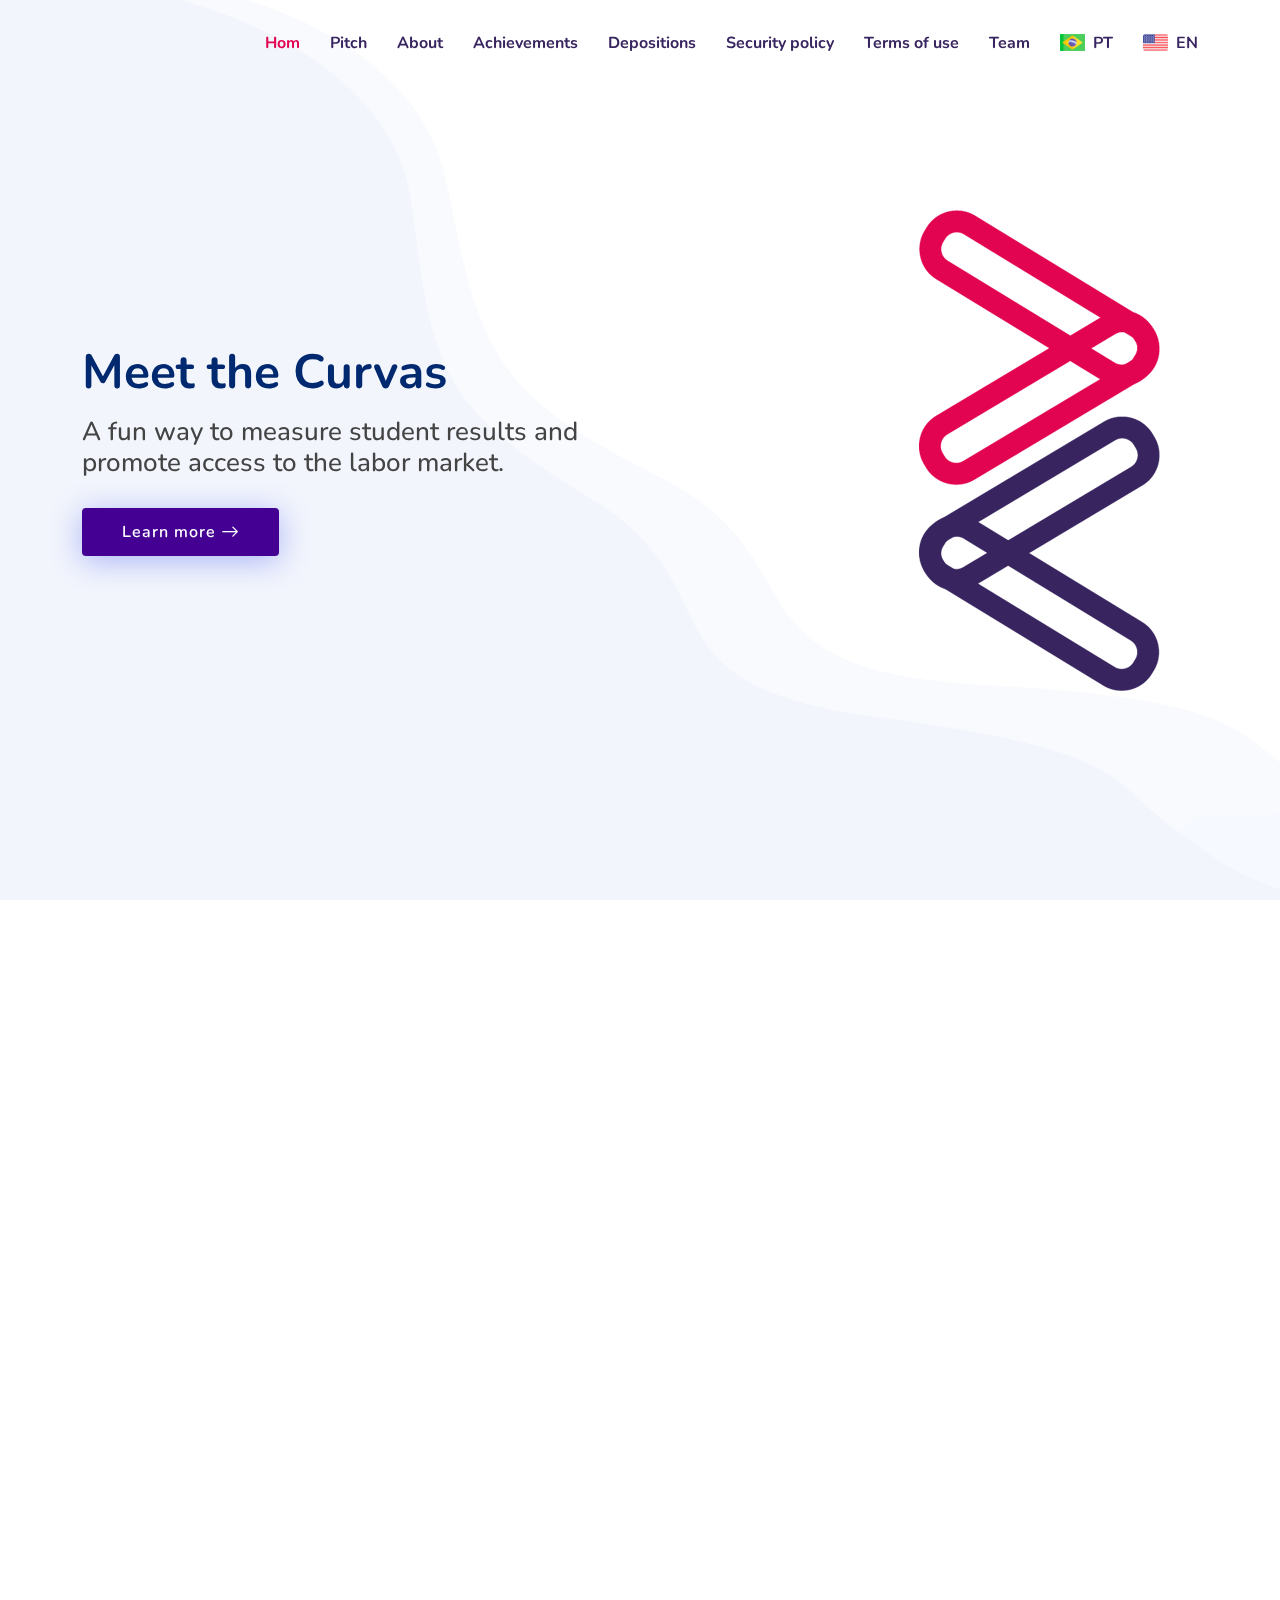
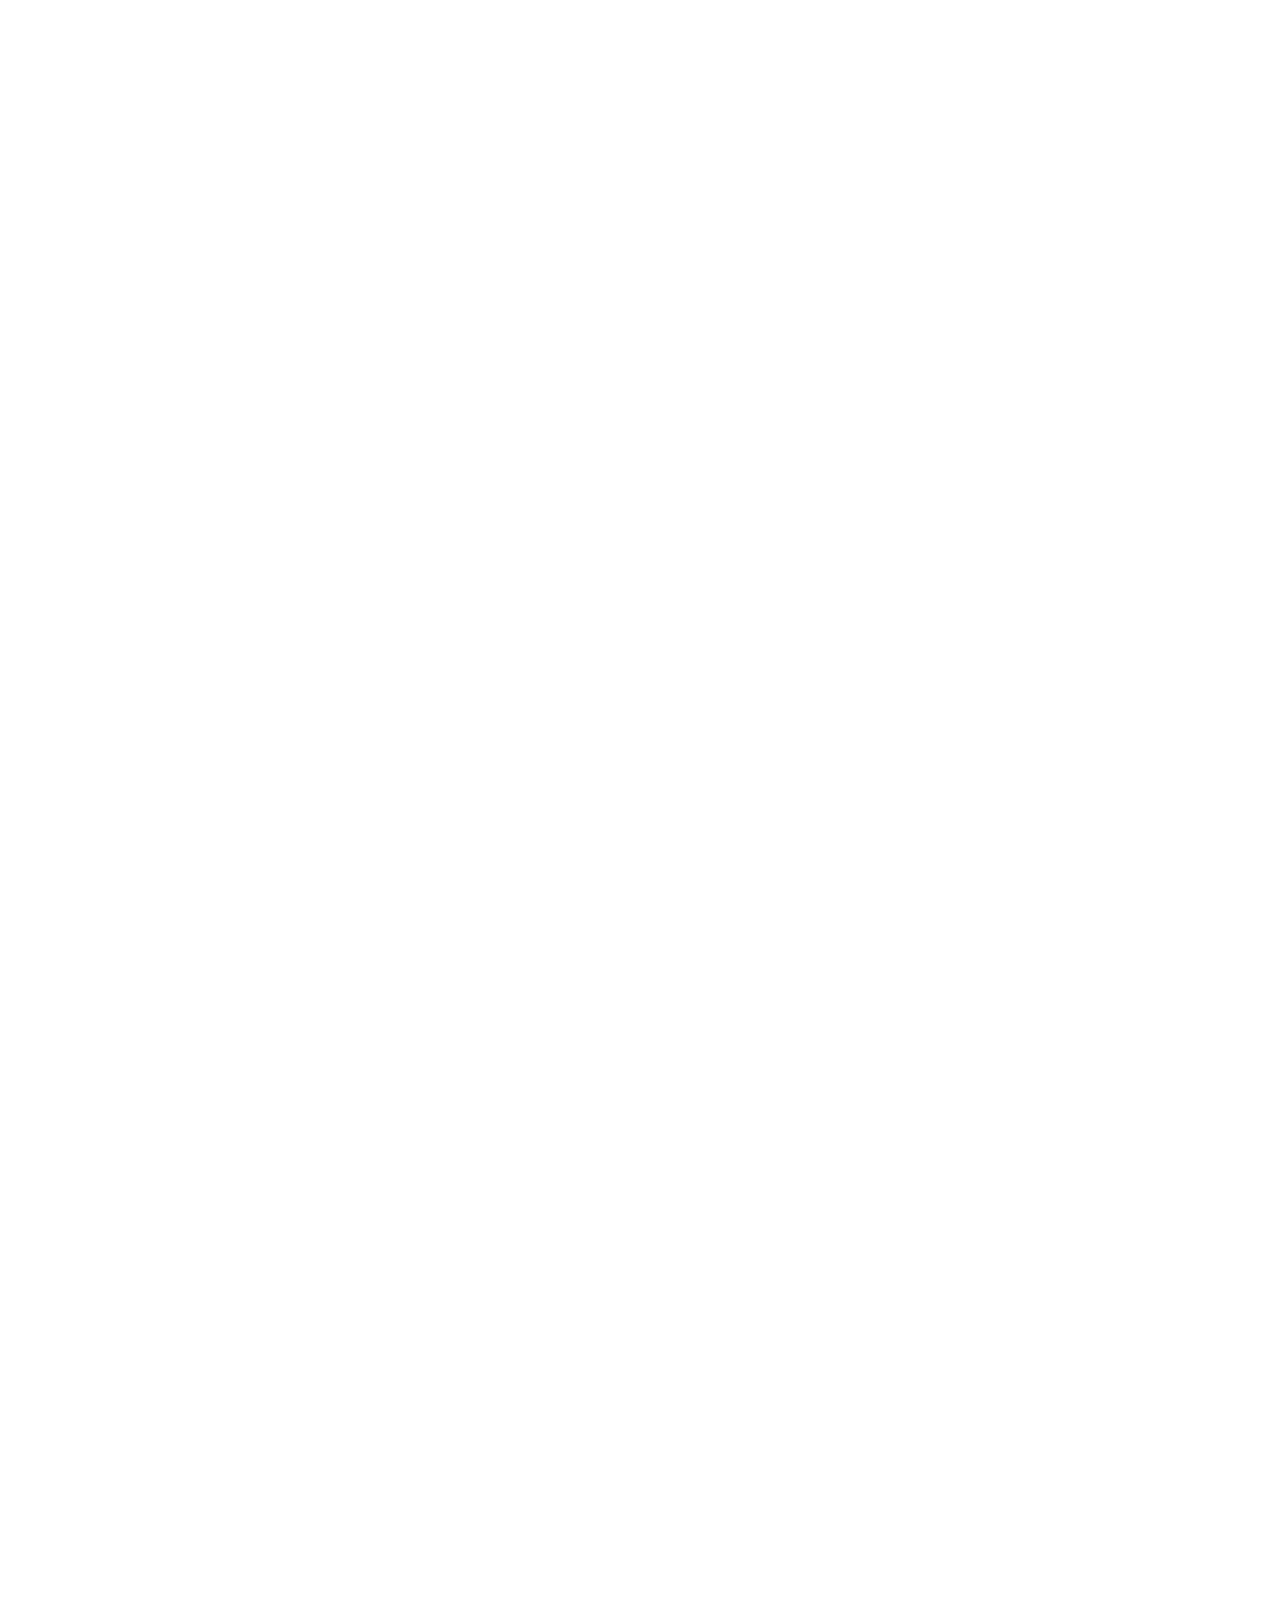
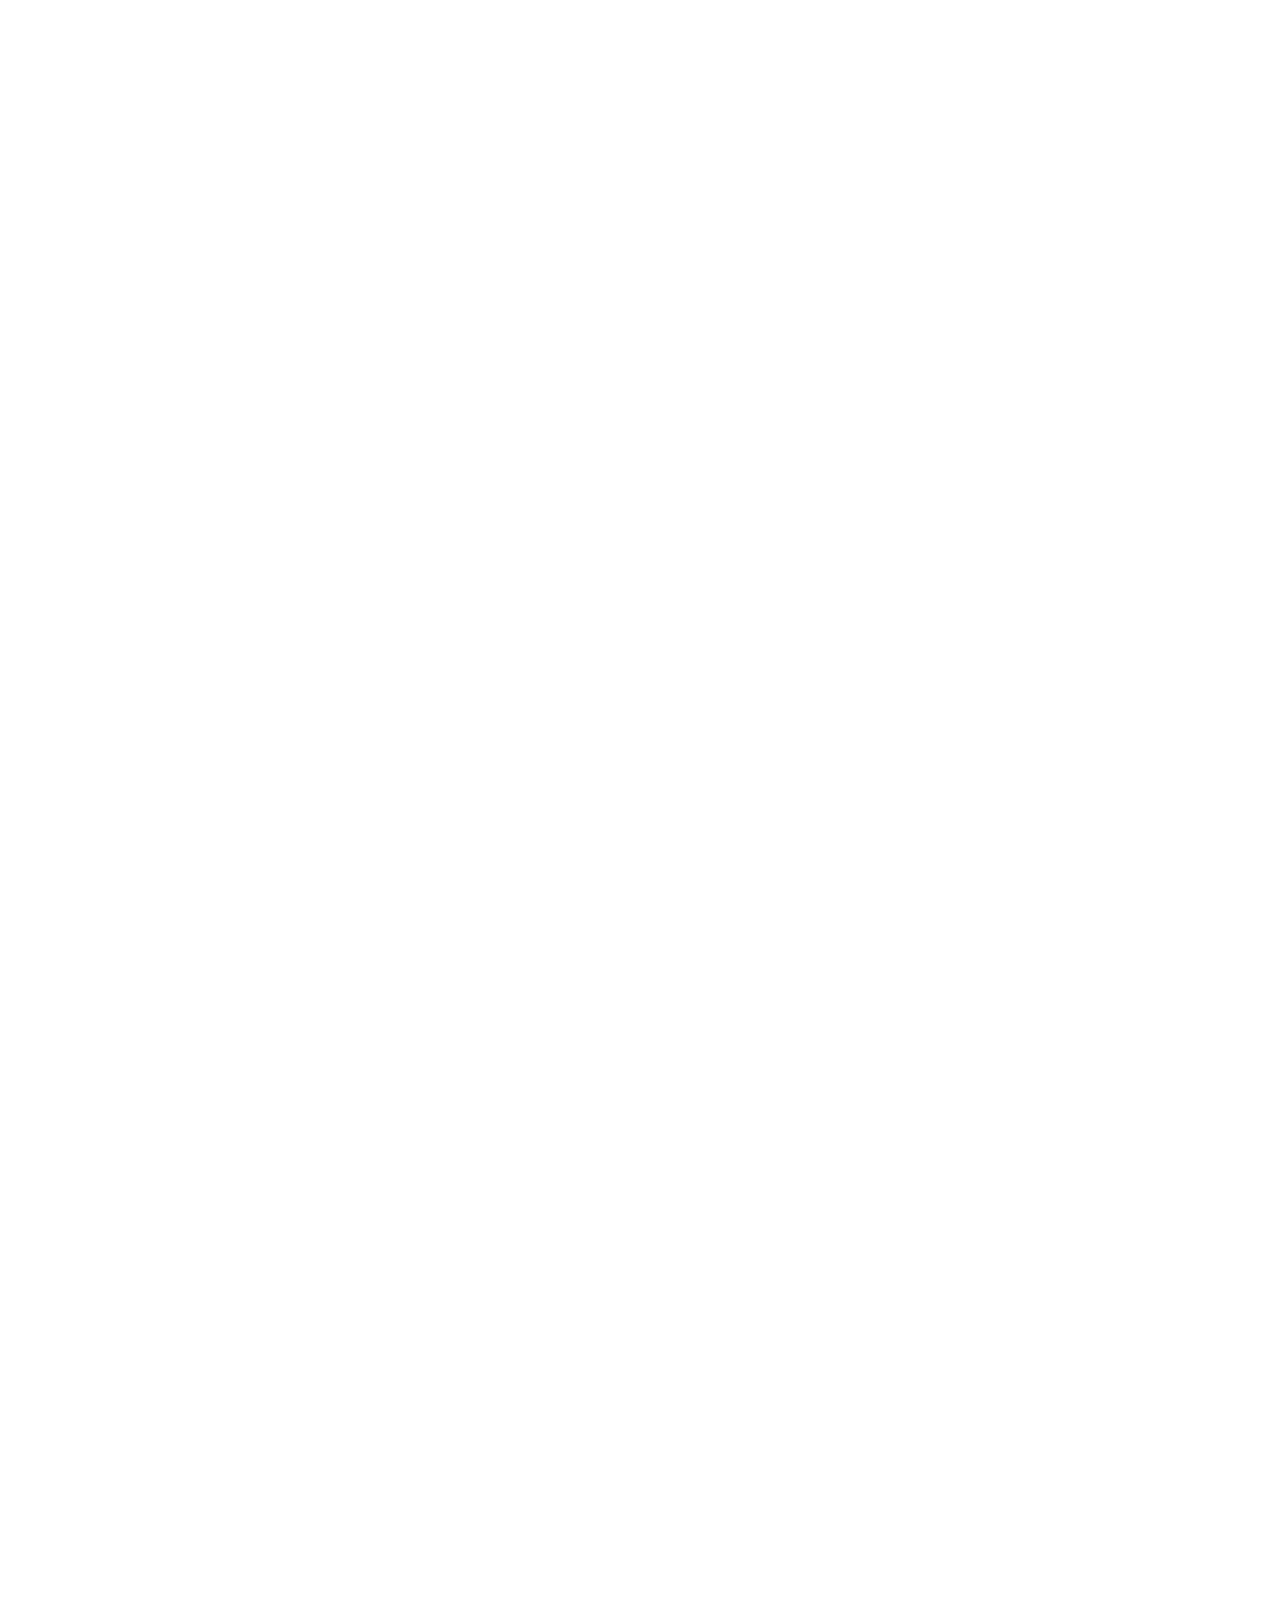
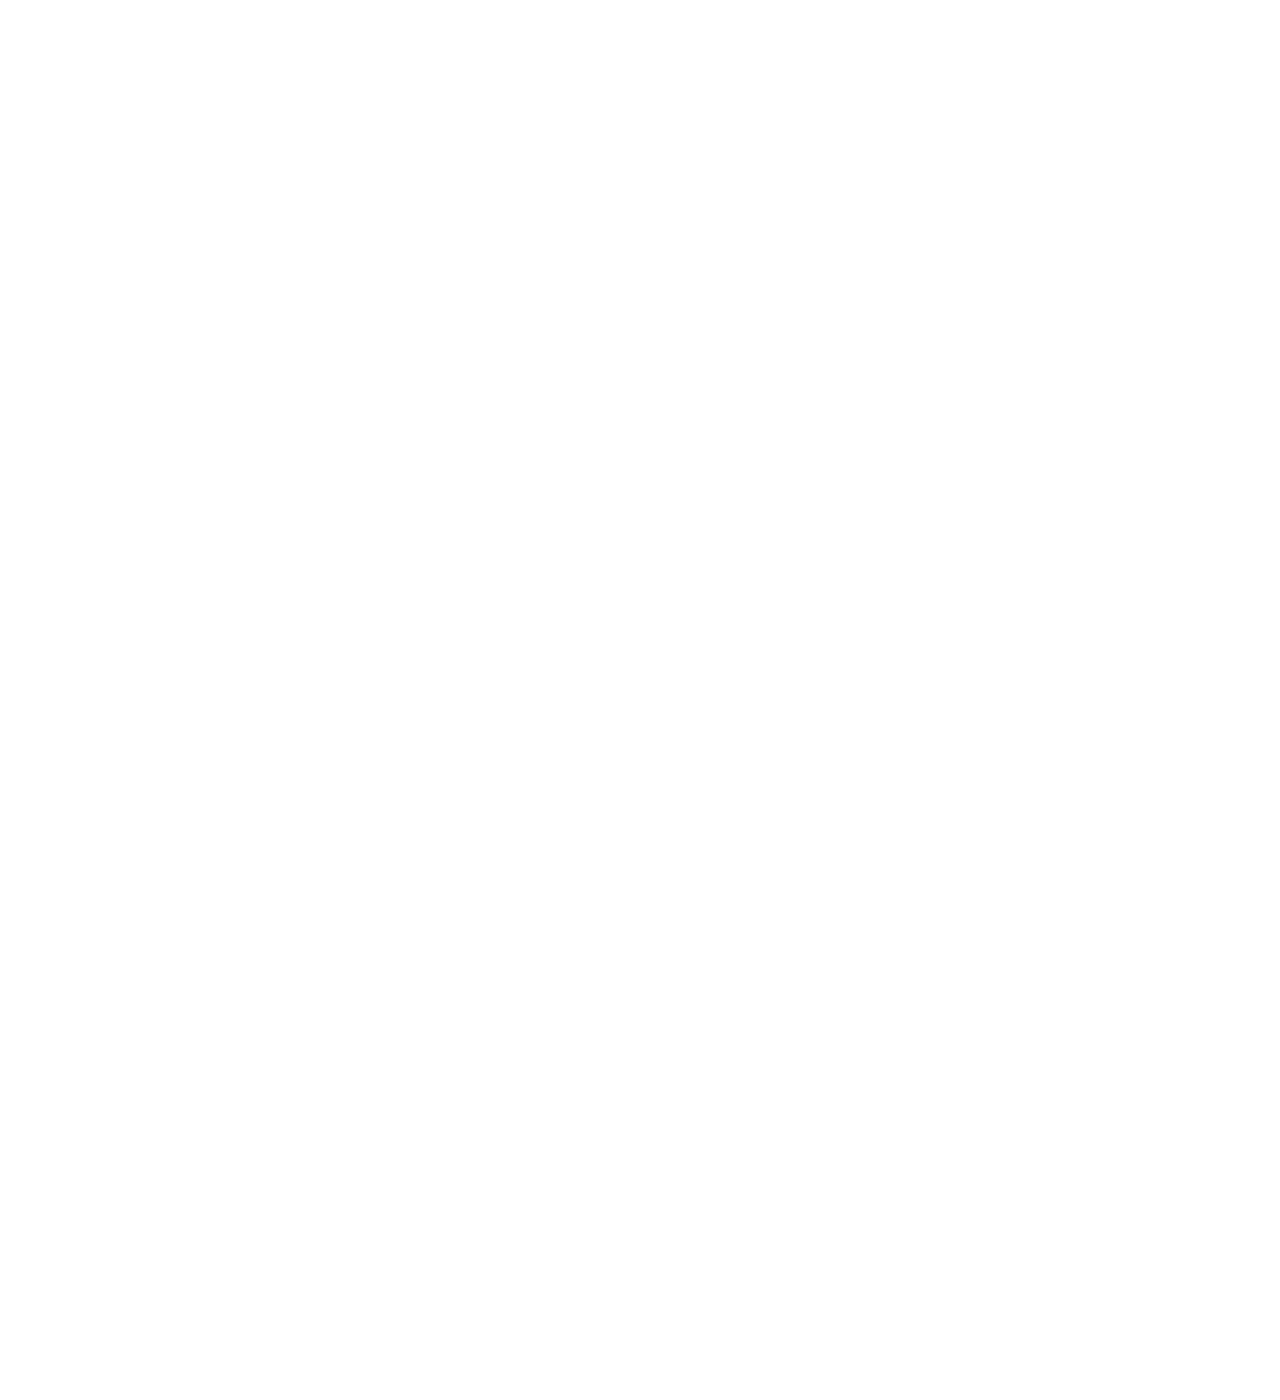
==== commit 4f546752: "gggg" ====
--- a/en.html
+++ b/en.html
@@ -257,6 +257,24 @@
 
               </div>
             </div>
+
+            <div class="container" data-aos="fade-up">
+              <div class="row gx-0">
+                <div class="col-lg-6 d-flex flex-column justify-content-center" data-aos="zoom-out"
+                  data-aos-delay="200">
+                  <img src="./assets/img/conquistas/pitchWeek.png" class="img-conquista" alt="..." class="img-thumbnail"
+                    width="300px">
+                </div>
+
+                <div class="col-lg-6 d-flex align-items-center conq-b" data-aos="fade-up" data-aos-delay="200">
+                  Created in 2019, Pitch Week is an event held by Hub Salvador and designed to connect
+                  startups, national and international investors. We, from Curvas, were selected in the ideation phase
+                  which takes place on December 6th in Salvador, Bahia. Let's have our first business round, something
+                  desirable for such a short startup time. Let's see what it takes, learn and grow.
+                </div>
+
+              </div>
+            </div>
           </header>
         </div>
       </div>
@@ -446,7 +464,7 @@
       <div class="container" data-aos="fade-up" data-aos-delay="200">
 
         <header class="section-header contato">
-          <h2>Entre em Contato</h2>
+          <h2>Contact</h2>
           <br>
           <div class="container" data-aos="fade-up">
                 <div class="mb-3">
@@ -457,10 +475,15 @@
                   <label for="exampleFormControlInput1" class="form-label">E-mail</label>
                   <input type="email" class="form-control" id="exampleFormControlInput2" placeholder="Your e-mail ...">
                 </div>
+                <div class="mb-3">
+                  <label for="exampleFormControlInput1" class="form-label">Subject</label>
+                  <input type="email" class="form-control" id="exampleFormControlInput3" placeholder="Your Subject ...">
+                </div>
                 <div class="d-grid gap-2 col-6 mx-auto">
                   <button type="button" class="btn btn-outline-danger" onclick="EnviarEmail(
                     window.document.getElementById('exampleFormControlInput1').value,
-                    window.document.getElementById('exampleFormControlInput2').value
+                    window.document.getElementById('exampleFormControlInput2').value,
+                    window.document.getElementById('exampleFormControlInput3').value
                     )">Send</button>
                     <br>
               </div>
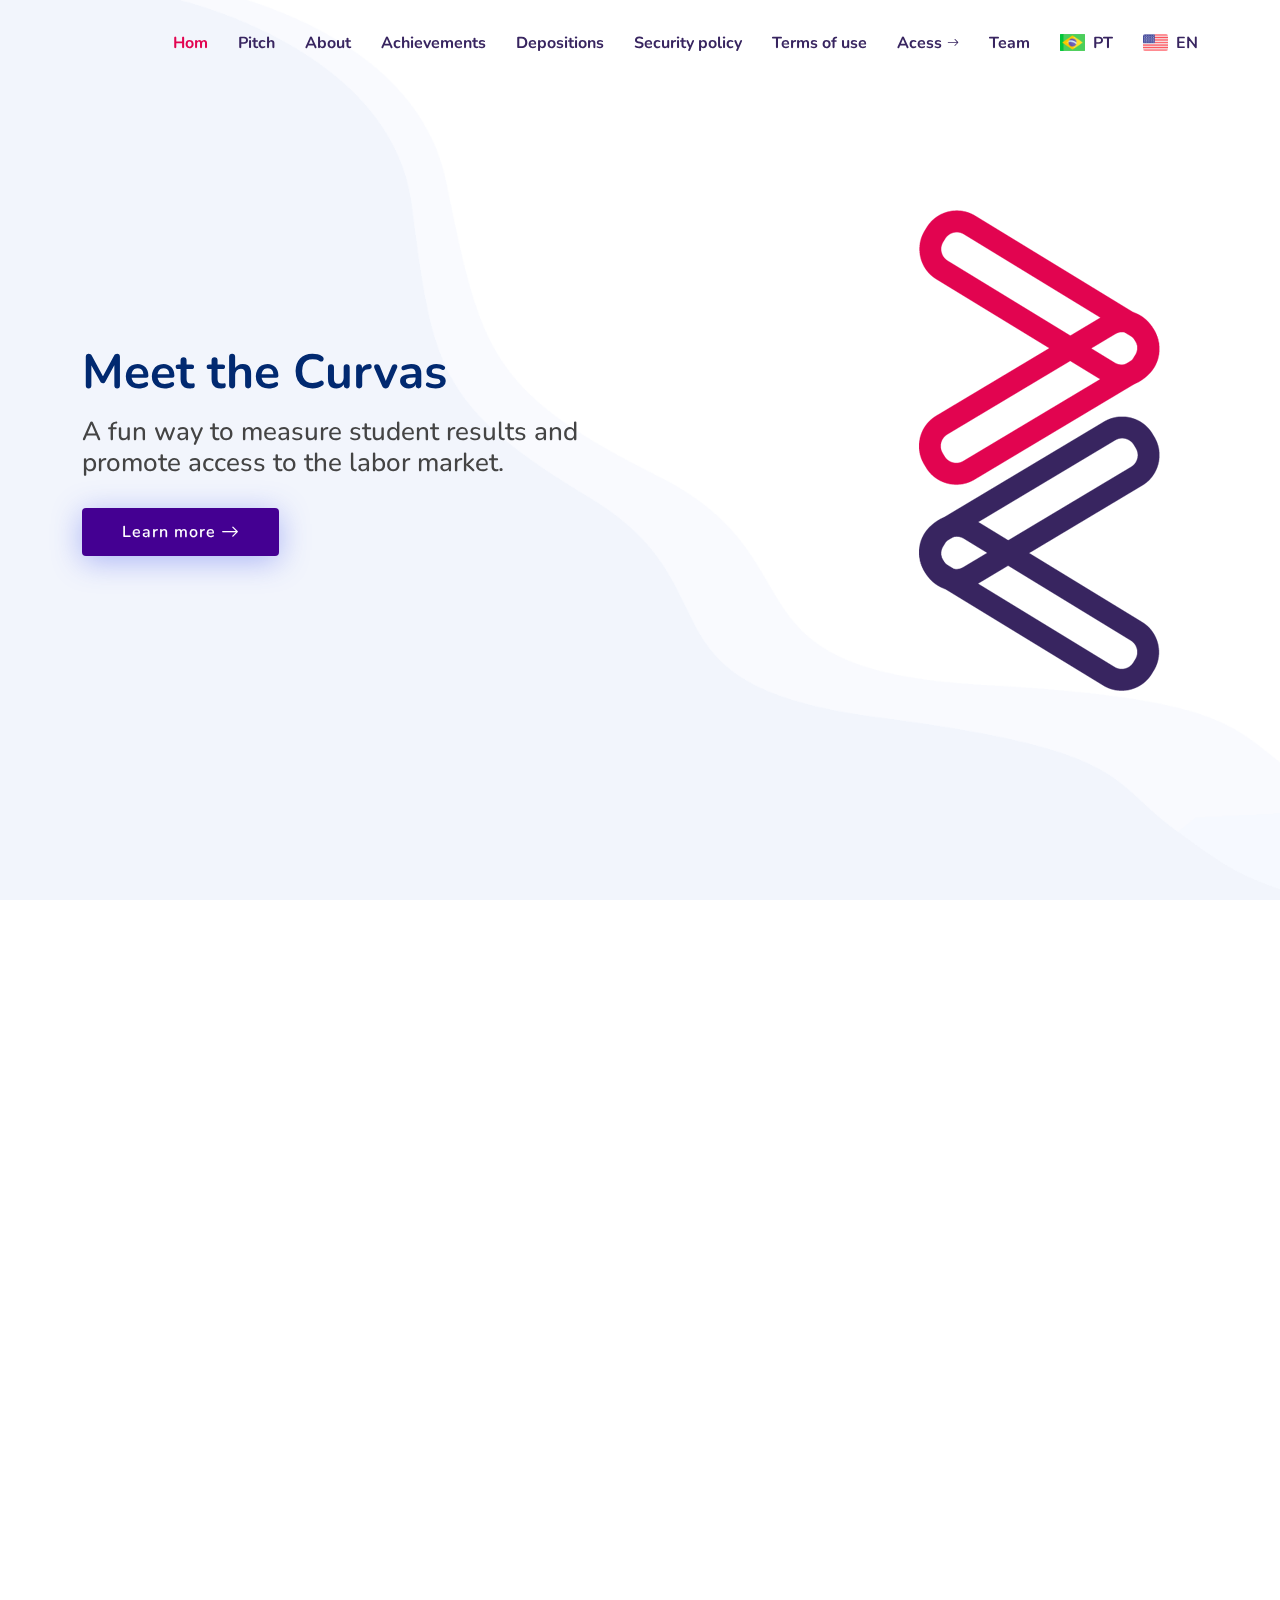
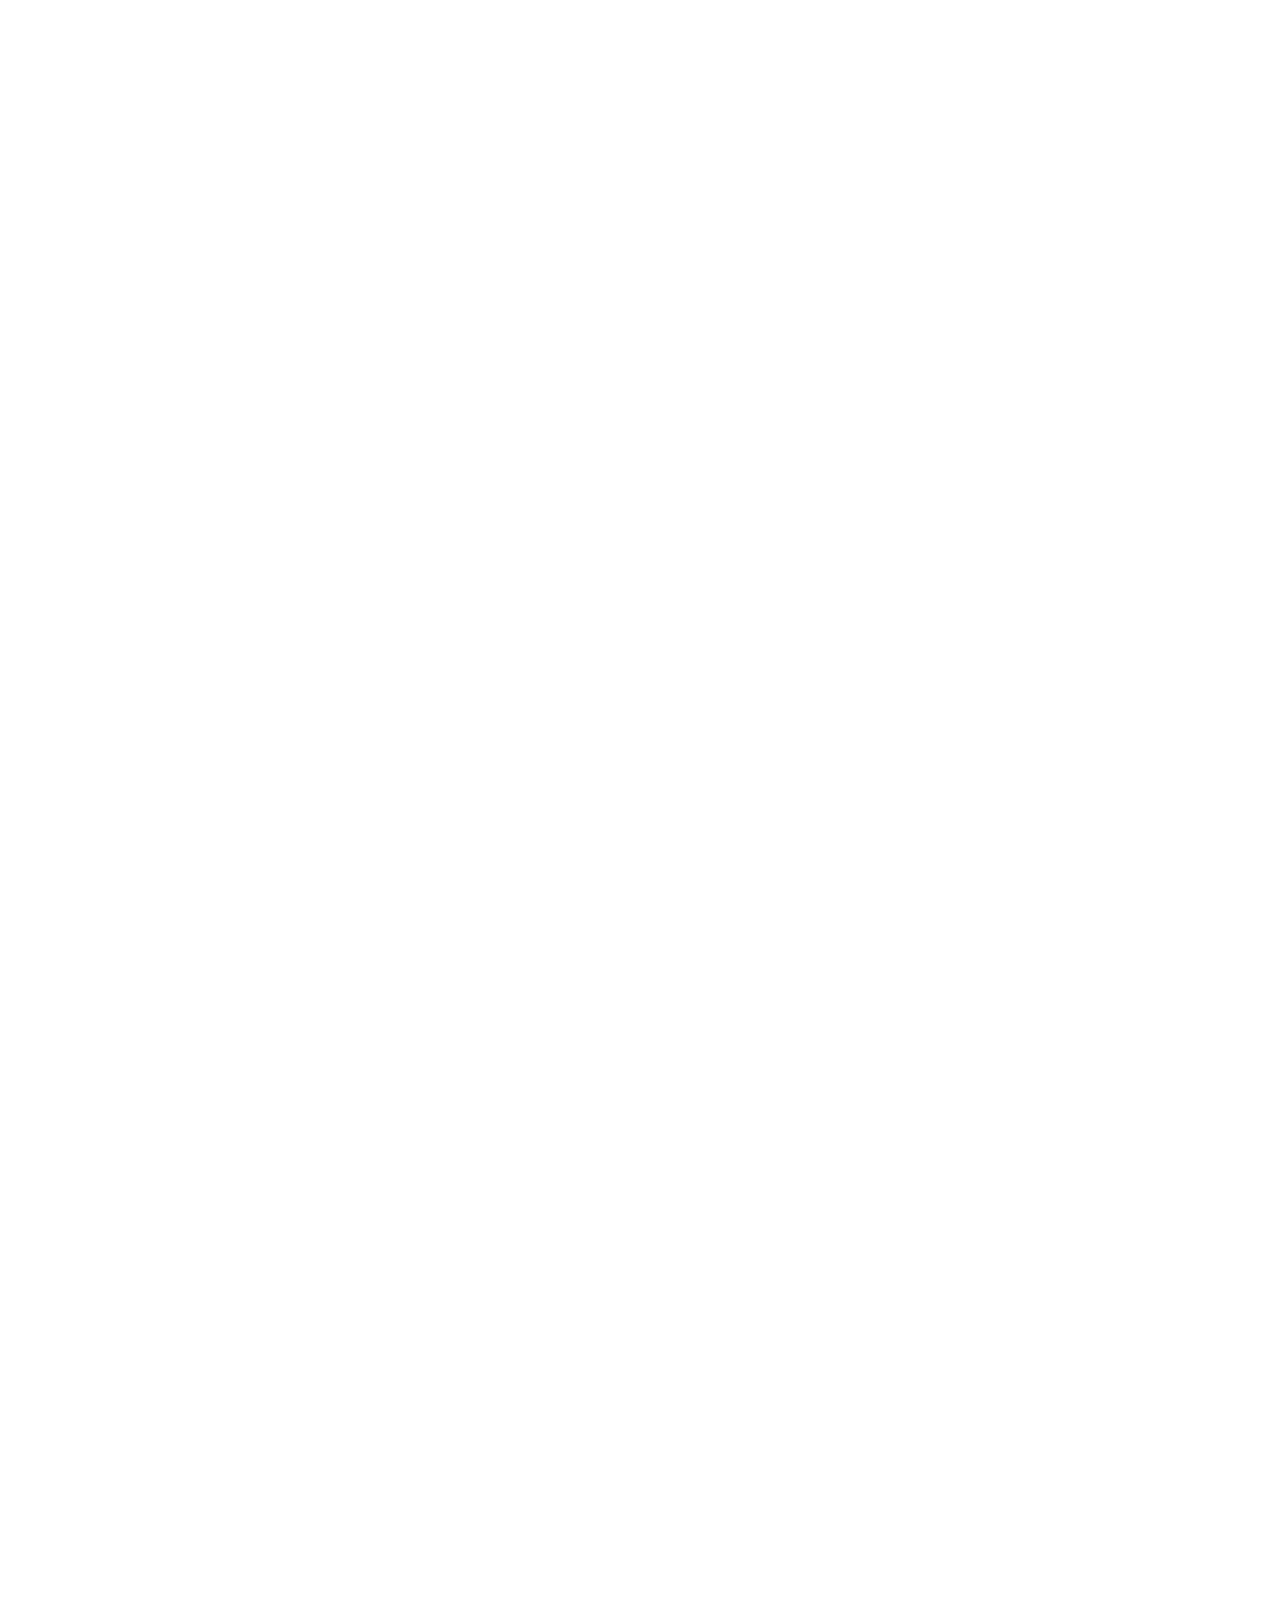
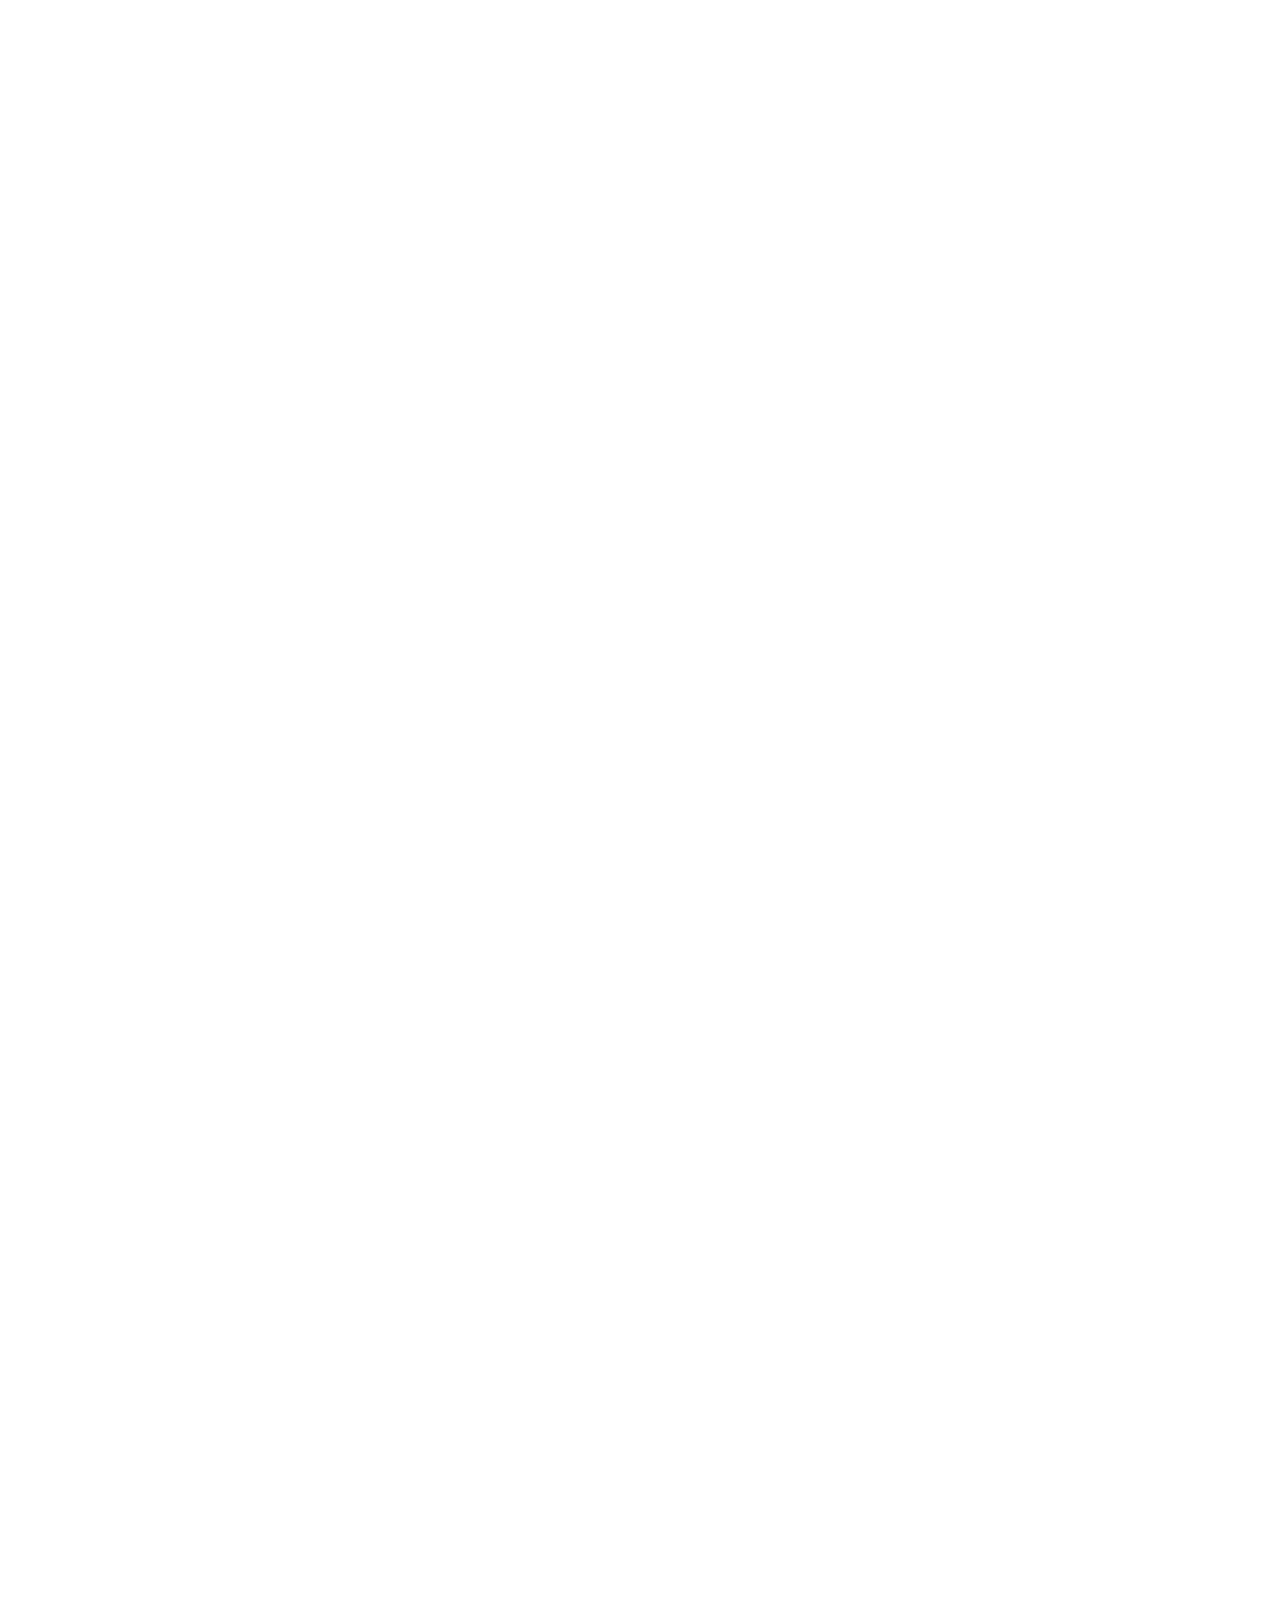
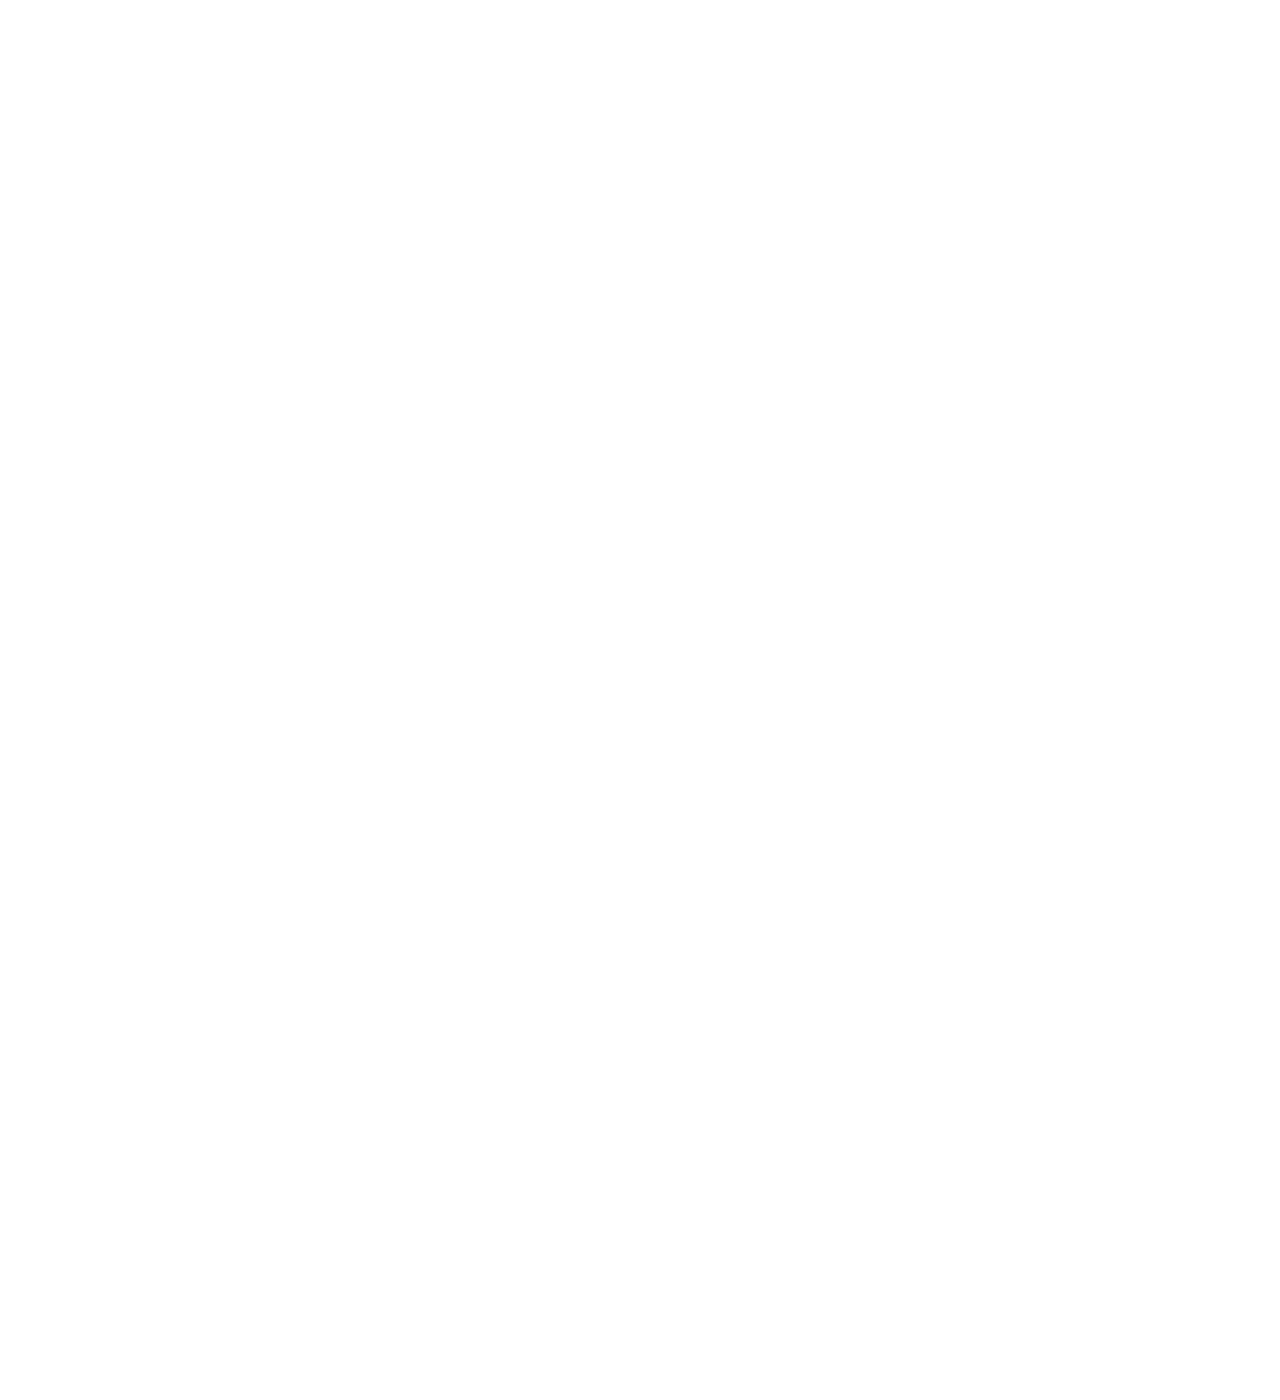
==== commit 777749c6: "Add files via upload" ====
--- a/en.html
+++ b/en.html
@@ -51,6 +51,7 @@
           <li><a class="nav-link scrollto" href="#depoimentos">Depositions</a></li>
           <li><a class="nav-link scrollto" href="#seguranca">Security policy</a></li>
           <li><a class="nav-link scrollto" href="termosdeusoEN.html">Terms of use</a></li>
+          <li><a class="nav-link scrollto" href="loginEN.html">Acess<i class="bi bi-arrow-right"></i></a></li>
           <li><a class="nav-link scrollto" href="#team">Team</a></li>
           <li><a class="nav-link scrollto" href="index.html"><img src="./assets/img/flags/brasil.png" alt="portgues" width="25" height="25">&nbsp PT</a></li>
           <li><a class="nav-link scrollto" href="en.html"><img src="./assets/img/flags/united-states.png" alt="ingles" width="25" height="25">&nbsp EN</a></li>
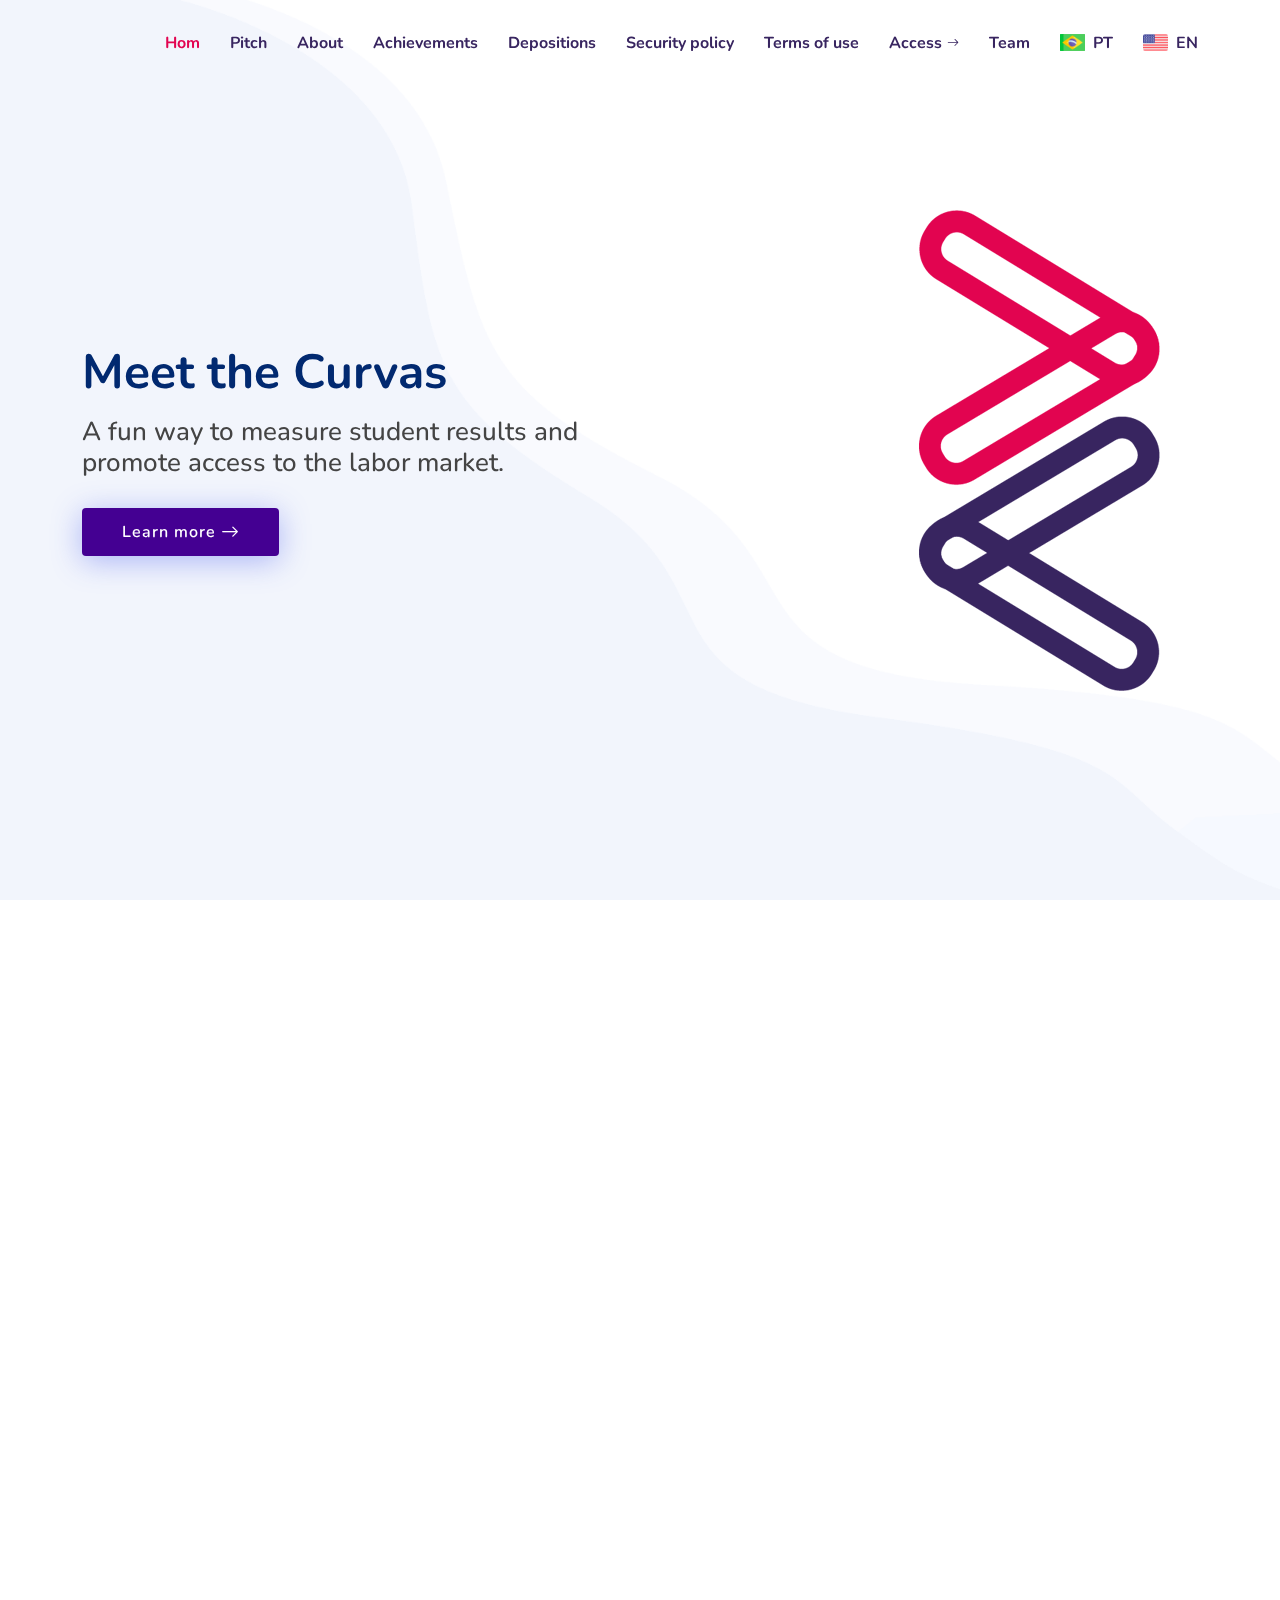
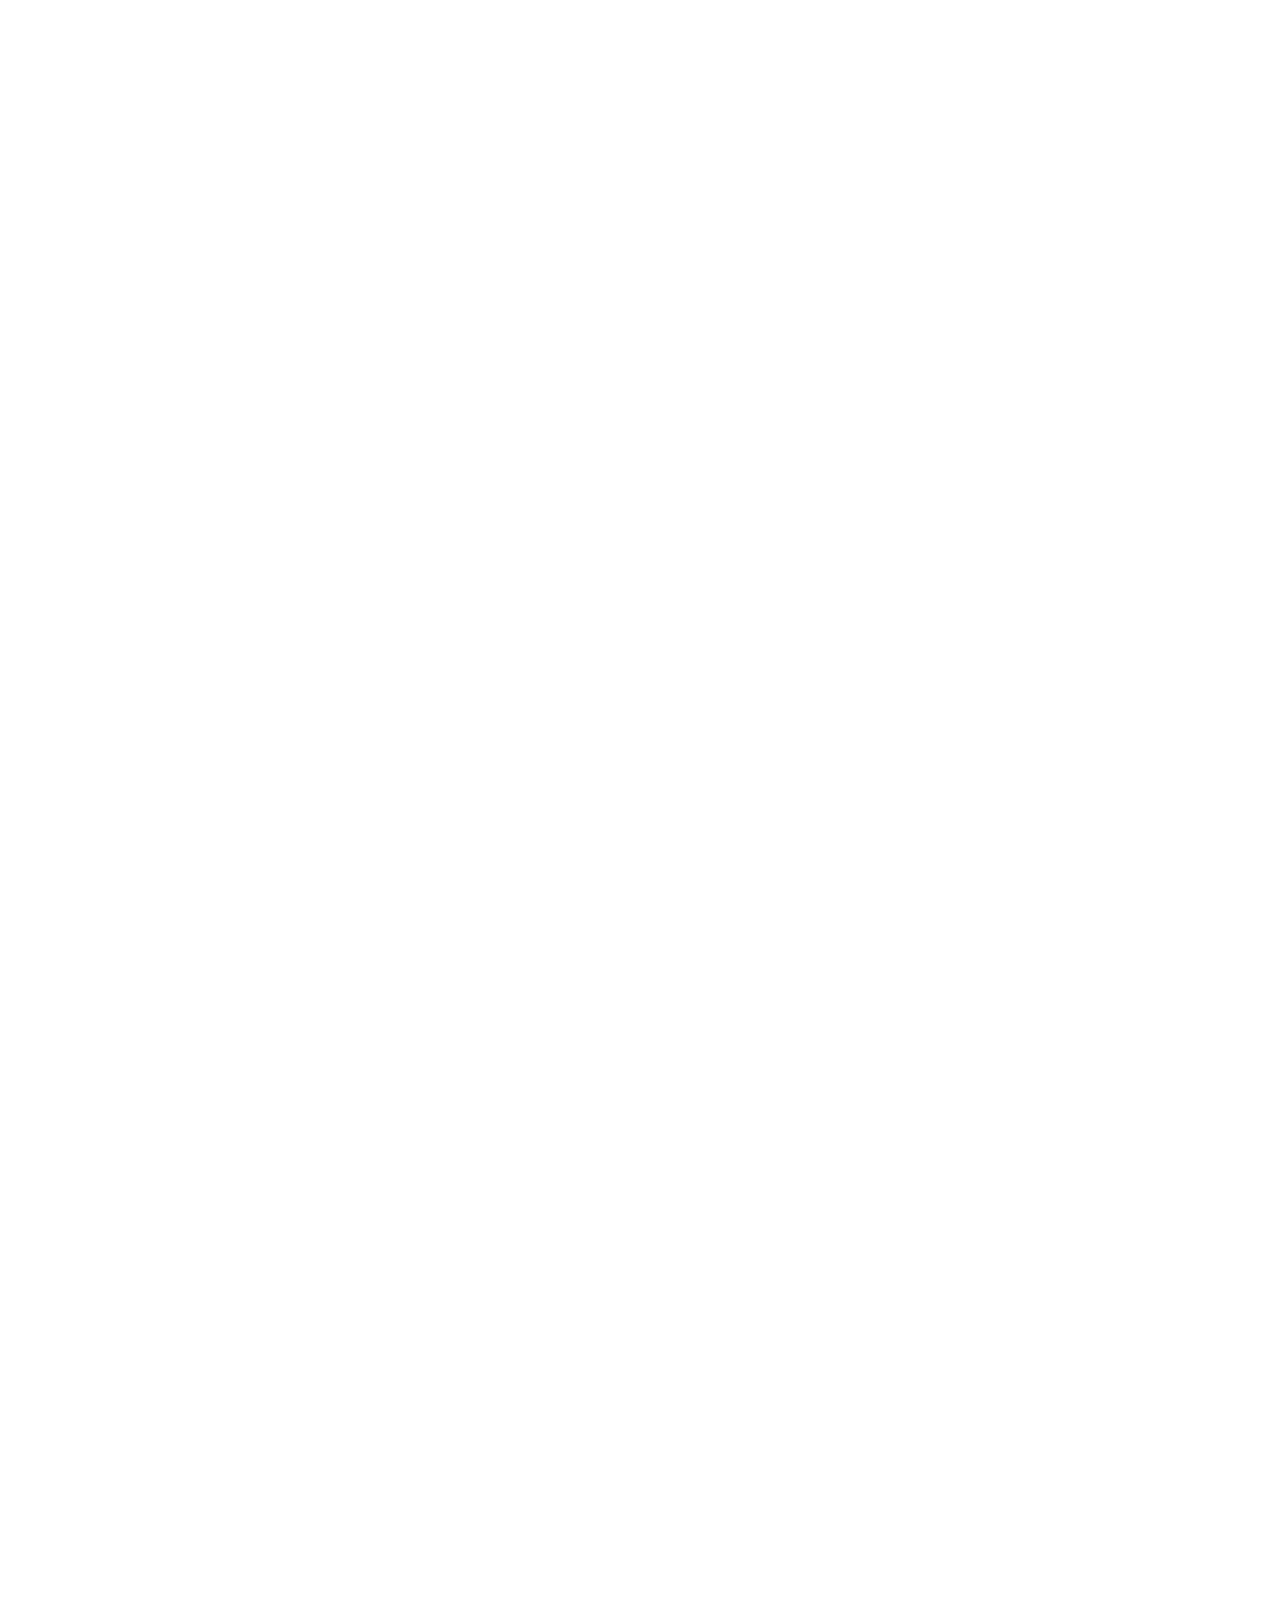
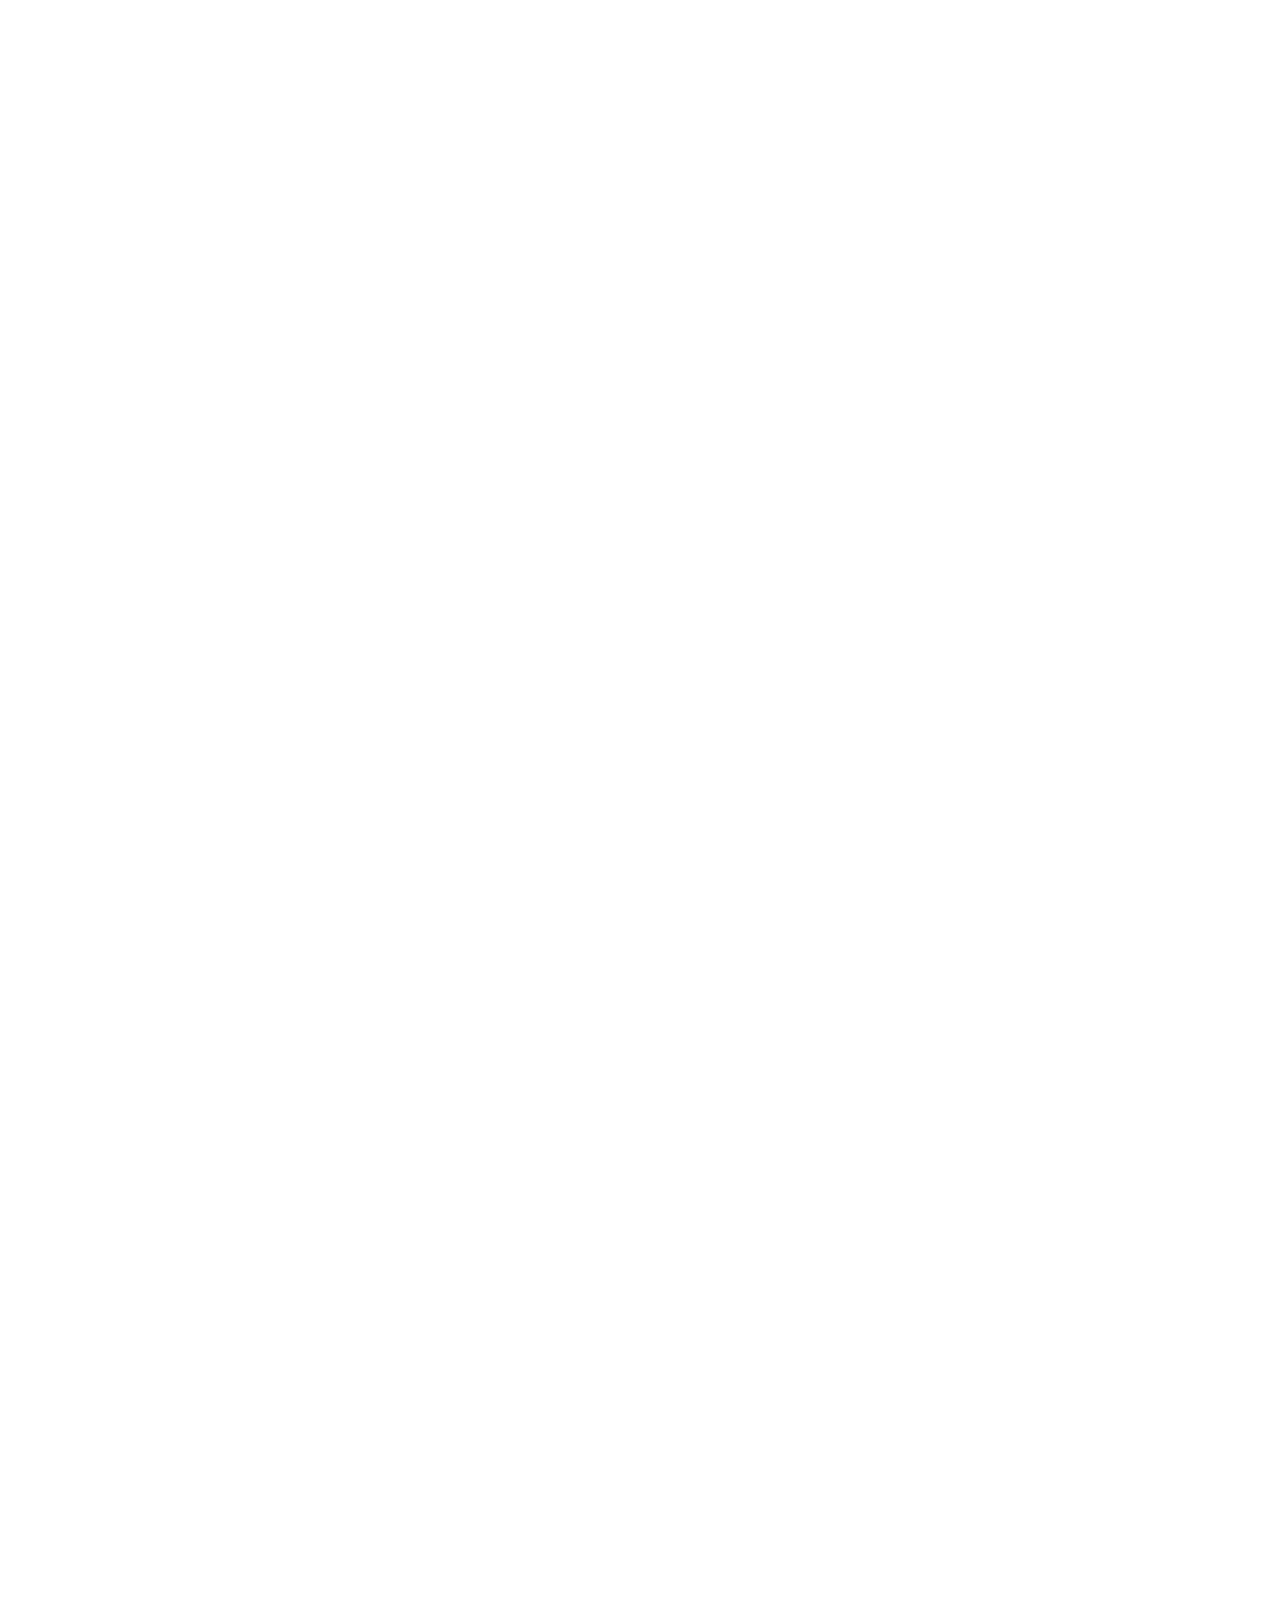
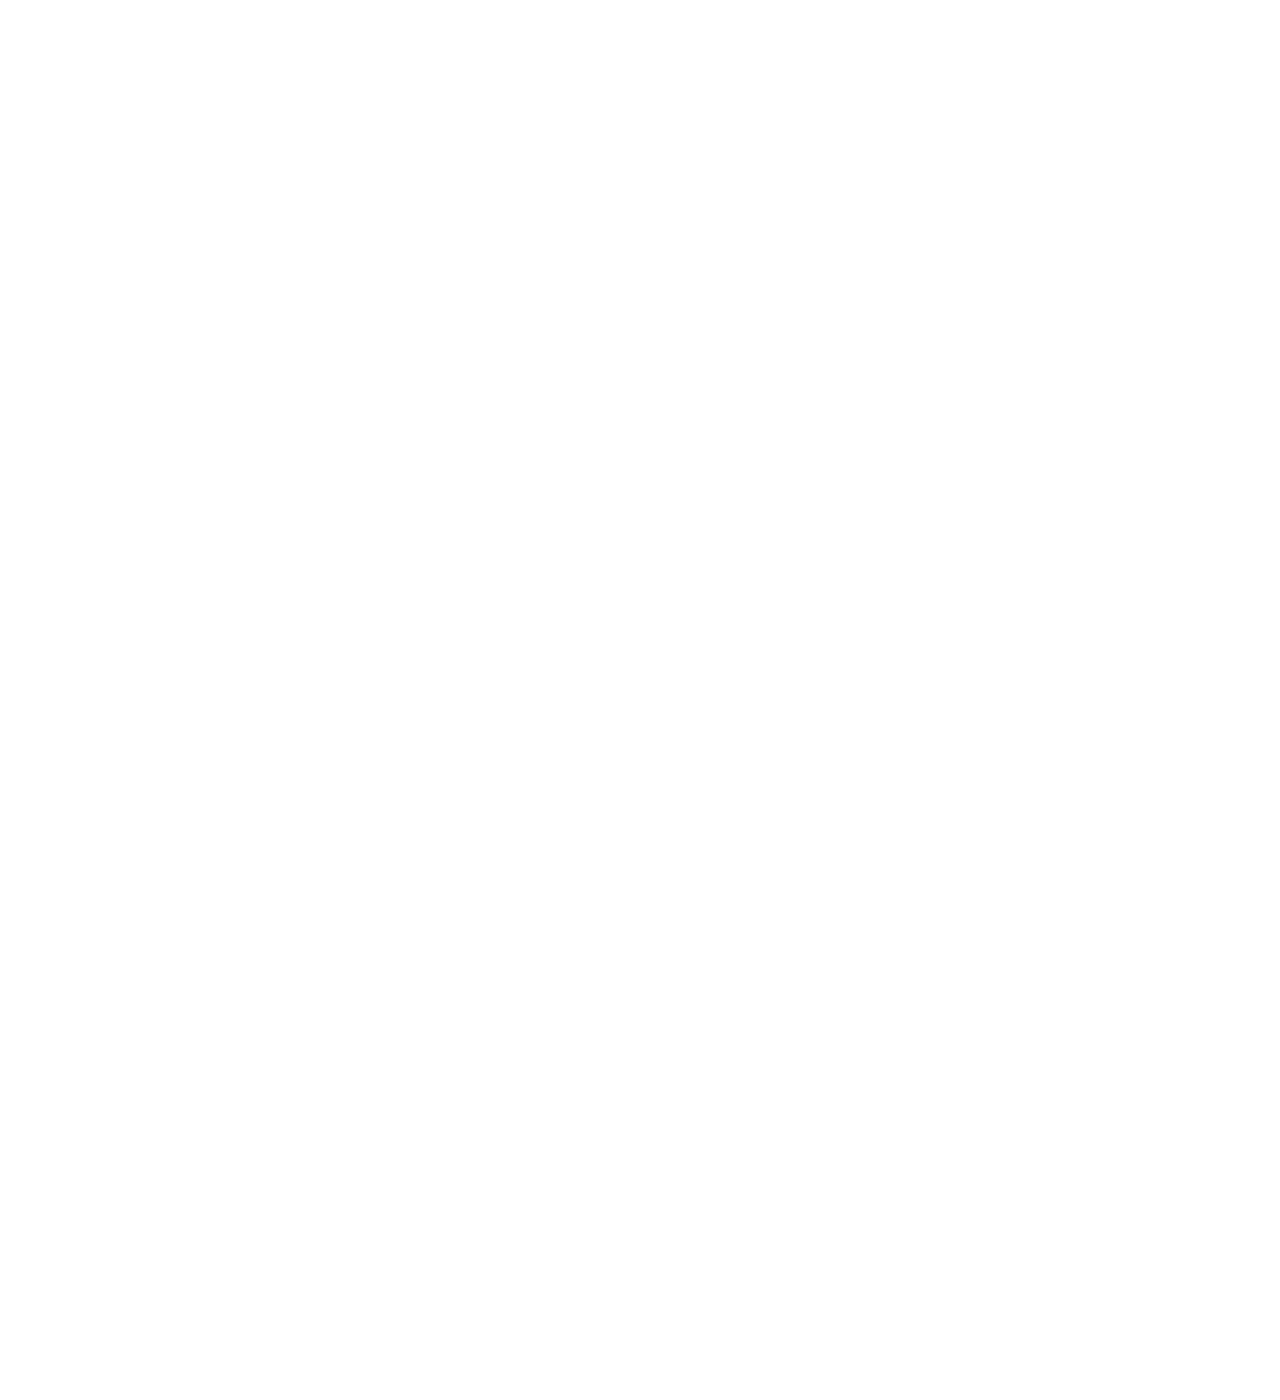
==== commit f6ab2eef: "Update en.html" ====
--- a/en.html
+++ b/en.html
@@ -51,7 +51,7 @@
           <li><a class="nav-link scrollto" href="#depoimentos">Depositions</a></li>
           <li><a class="nav-link scrollto" href="#seguranca">Security policy</a></li>
           <li><a class="nav-link scrollto" href="termosdeusoEN.html">Terms of use</a></li>
-          <li><a class="nav-link scrollto" href="loginEN.html">Acess<i class="bi bi-arrow-right"></i></a></li>
+          <li><a class="nav-link scrollto" href="loginEN.html">Access<i class="bi bi-arrow-right"></i></a></li>
           <li><a class="nav-link scrollto" href="#team">Team</a></li>
           <li><a class="nav-link scrollto" href="index.html"><img src="./assets/img/flags/brasil.png" alt="portgues" width="25" height="25">&nbsp PT</a></li>
           <li><a class="nav-link scrollto" href="en.html"><img src="./assets/img/flags/united-states.png" alt="ingles" width="25" height="25">&nbsp EN</a></li>
--- a/assets/css/style.css
+++ b/assets/css/style.css
@@ -876,4 +876,18 @@
 
 .contato h2 {
   text-align: center !important;
+}
+
+/*
+Form
+*/
+@media (max-width: 1024px) {
+  div.form-img {
+    display: none !important;
+  }
+}
+
+.cadastre-se {
+  color: #E20450;
+  font-weight: 700;
 }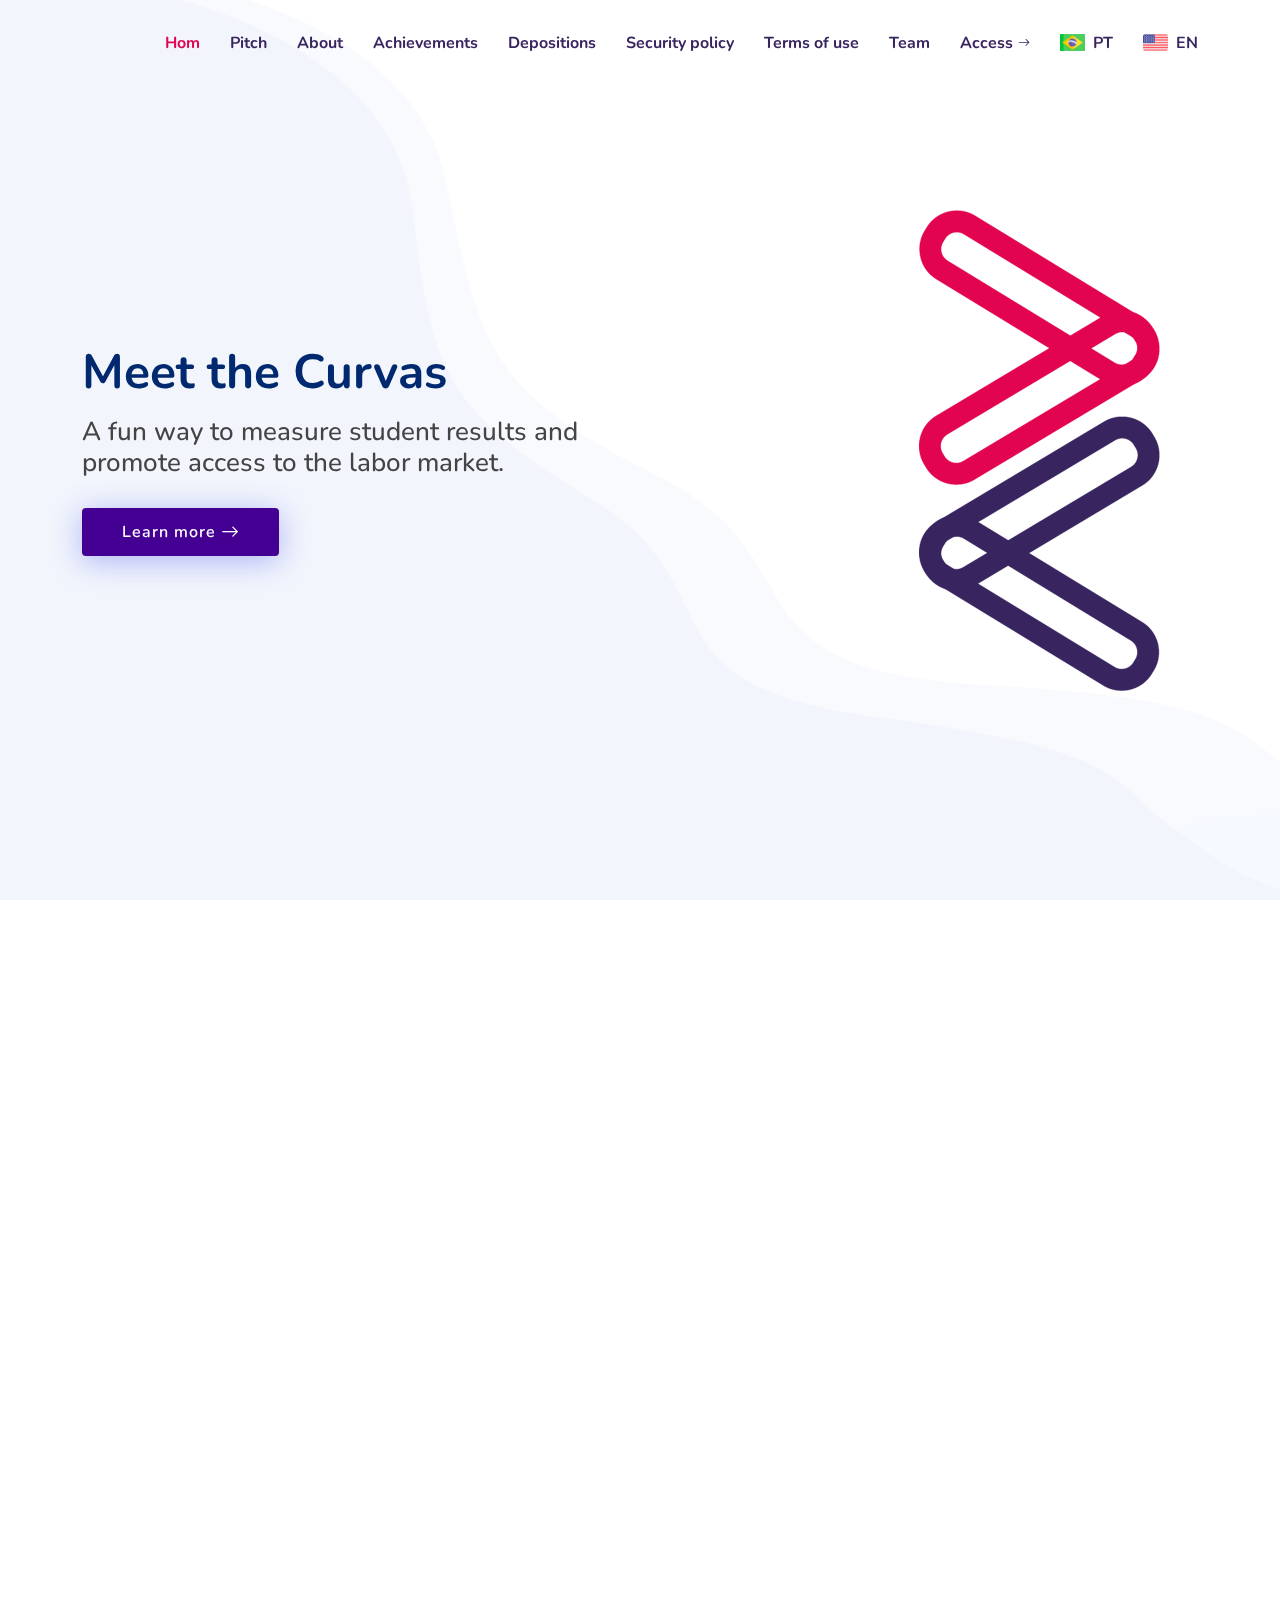
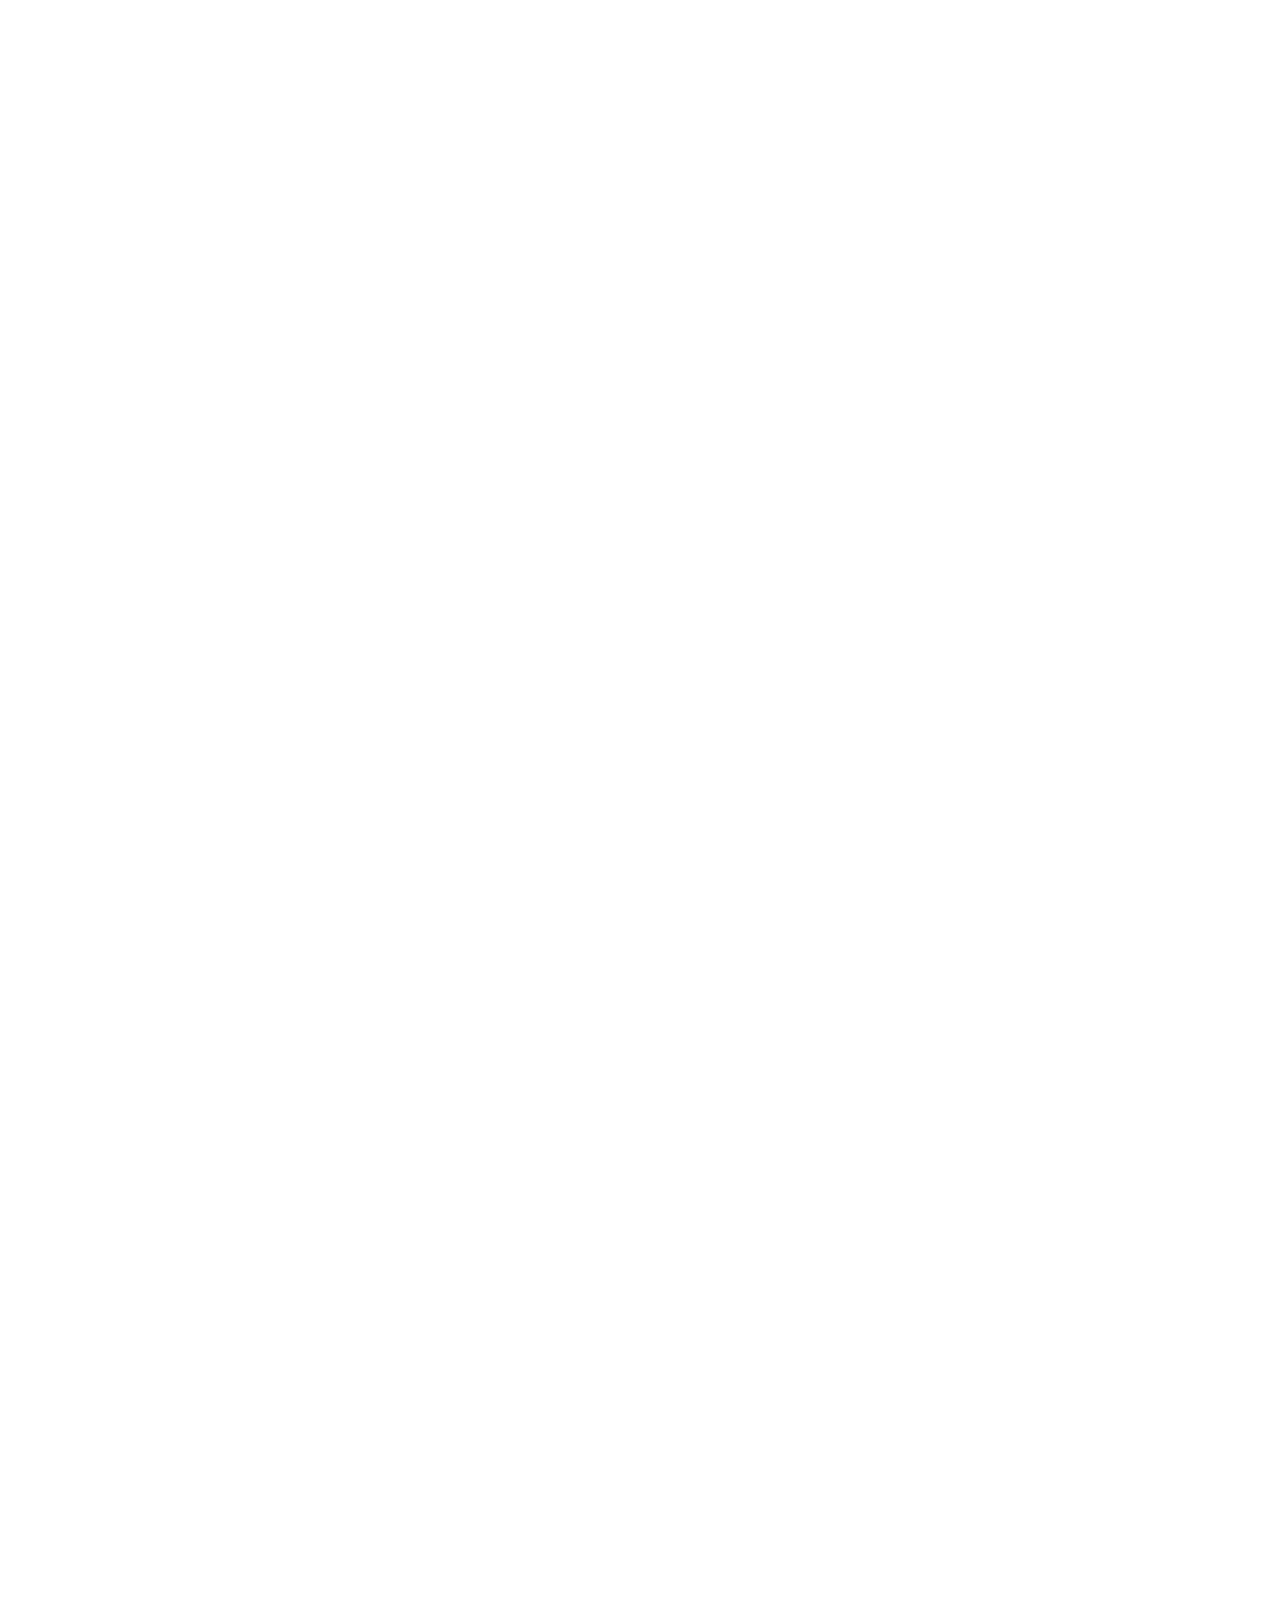
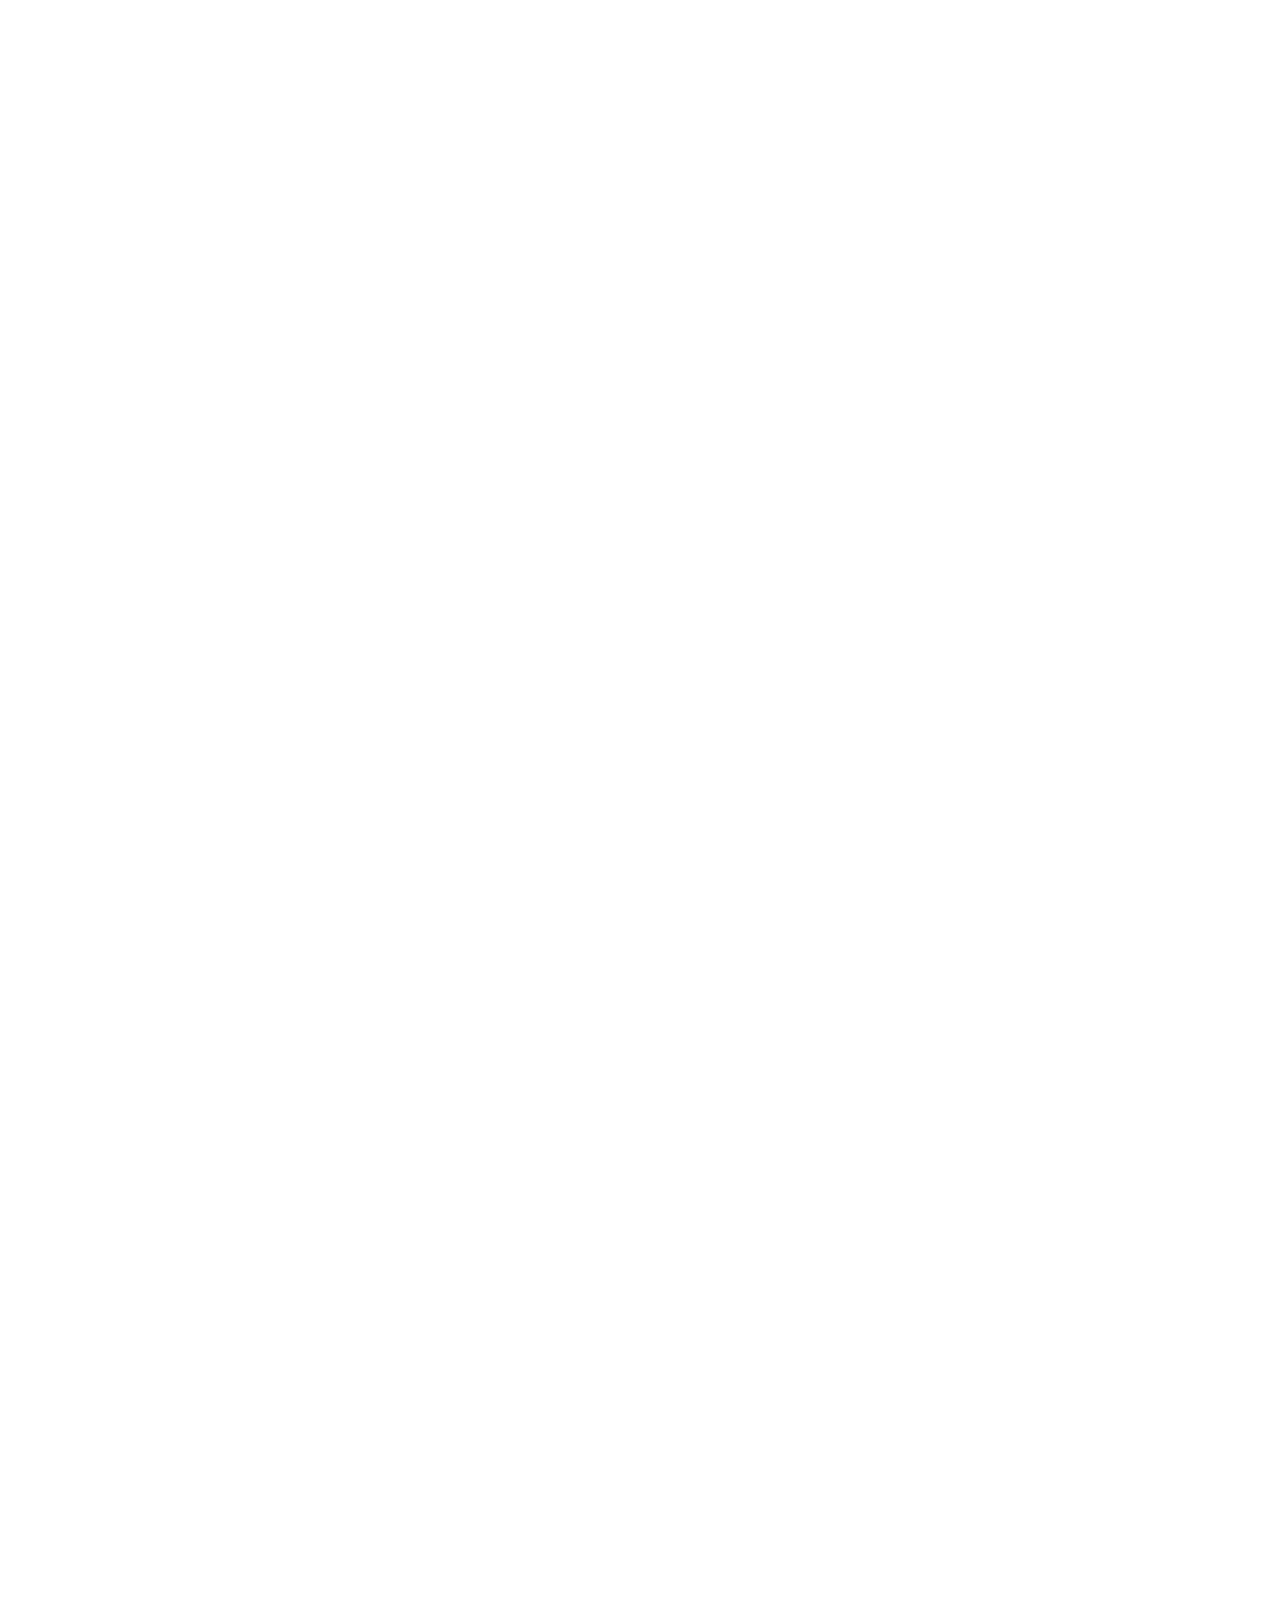
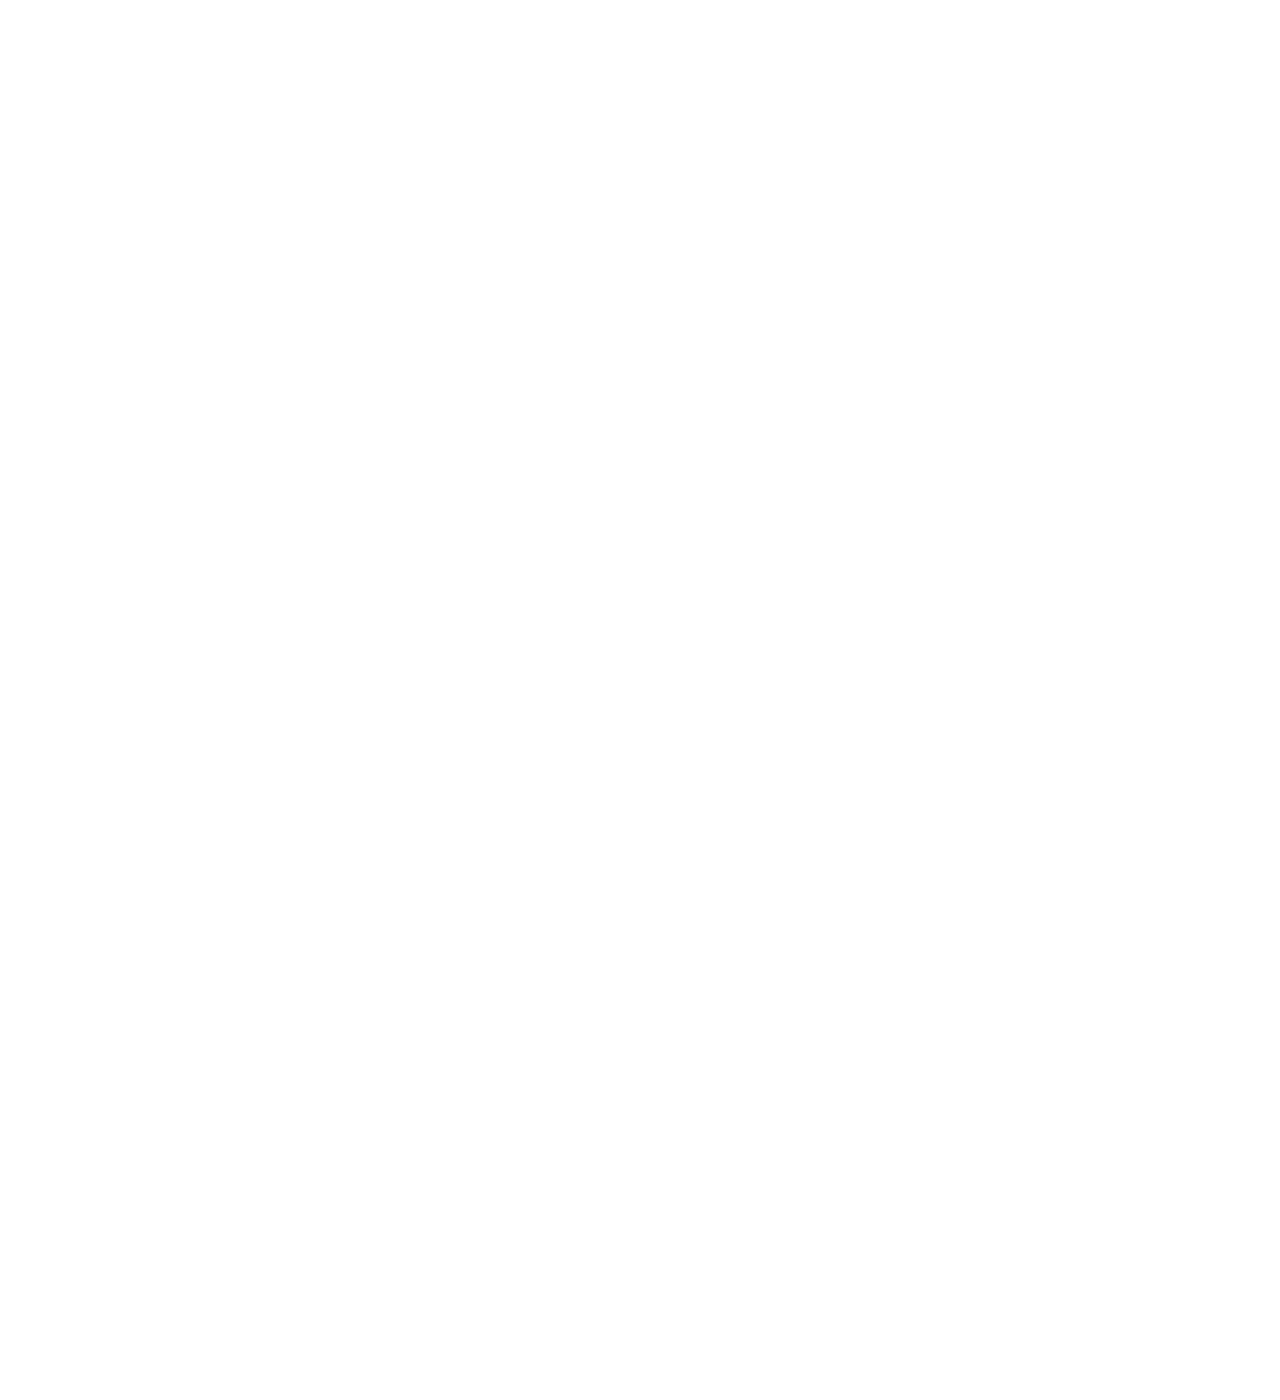
==== commit c638487a: "Update en.html" ====
--- a/en.html
+++ b/en.html
@@ -51,8 +51,8 @@
           <li><a class="nav-link scrollto" href="#depoimentos">Depositions</a></li>
           <li><a class="nav-link scrollto" href="#seguranca">Security policy</a></li>
           <li><a class="nav-link scrollto" href="termosdeusoEN.html">Terms of use</a></li>
+          <li><a class="nav-link scrollto" href="#team">Team</a></li>
           <li><a class="nav-link scrollto" href="loginEN.html">Access<i class="bi bi-arrow-right"></i></a></li>
-          <li><a class="nav-link scrollto" href="#team">Team</a></li>
           <li><a class="nav-link scrollto" href="index.html"><img src="./assets/img/flags/brasil.png" alt="portgues" width="25" height="25">&nbsp PT</a></li>
           <li><a class="nav-link scrollto" href="en.html"><img src="./assets/img/flags/united-states.png" alt="ingles" width="25" height="25">&nbsp EN</a></li>
         </ul>
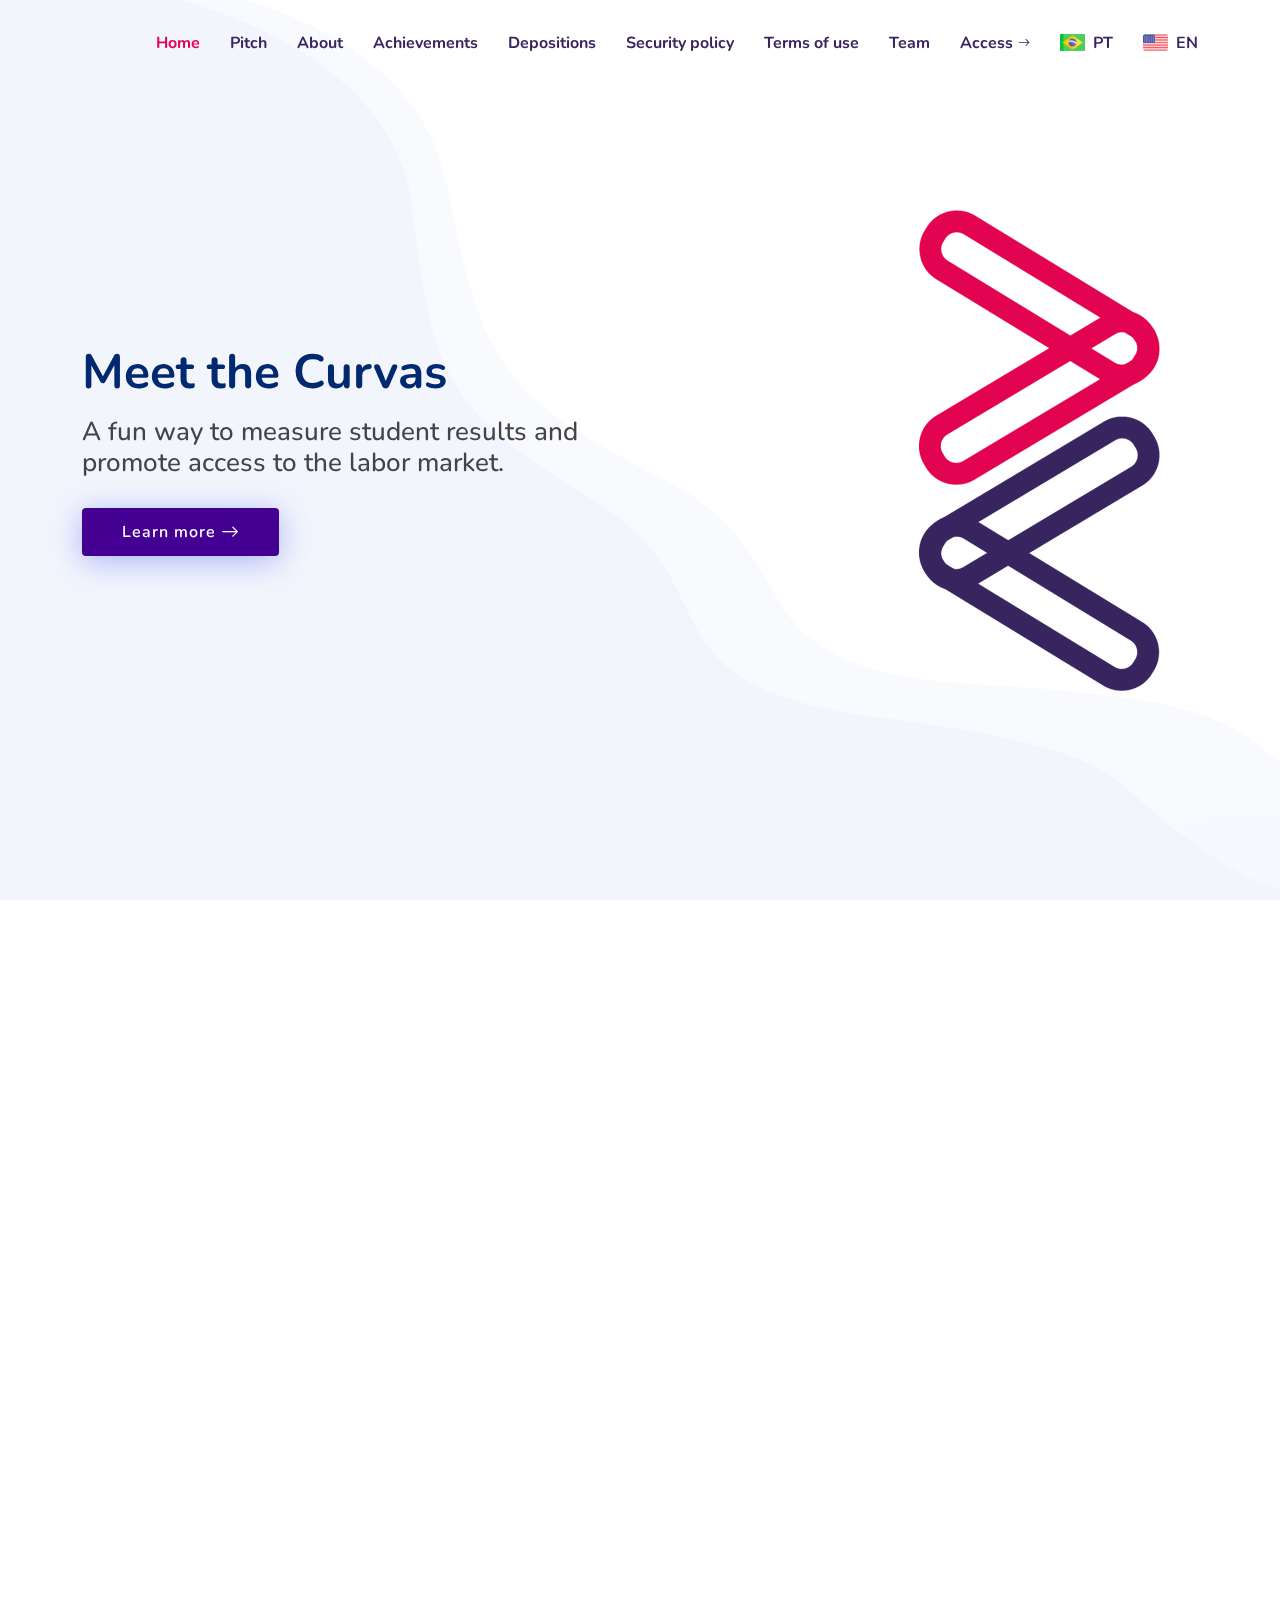
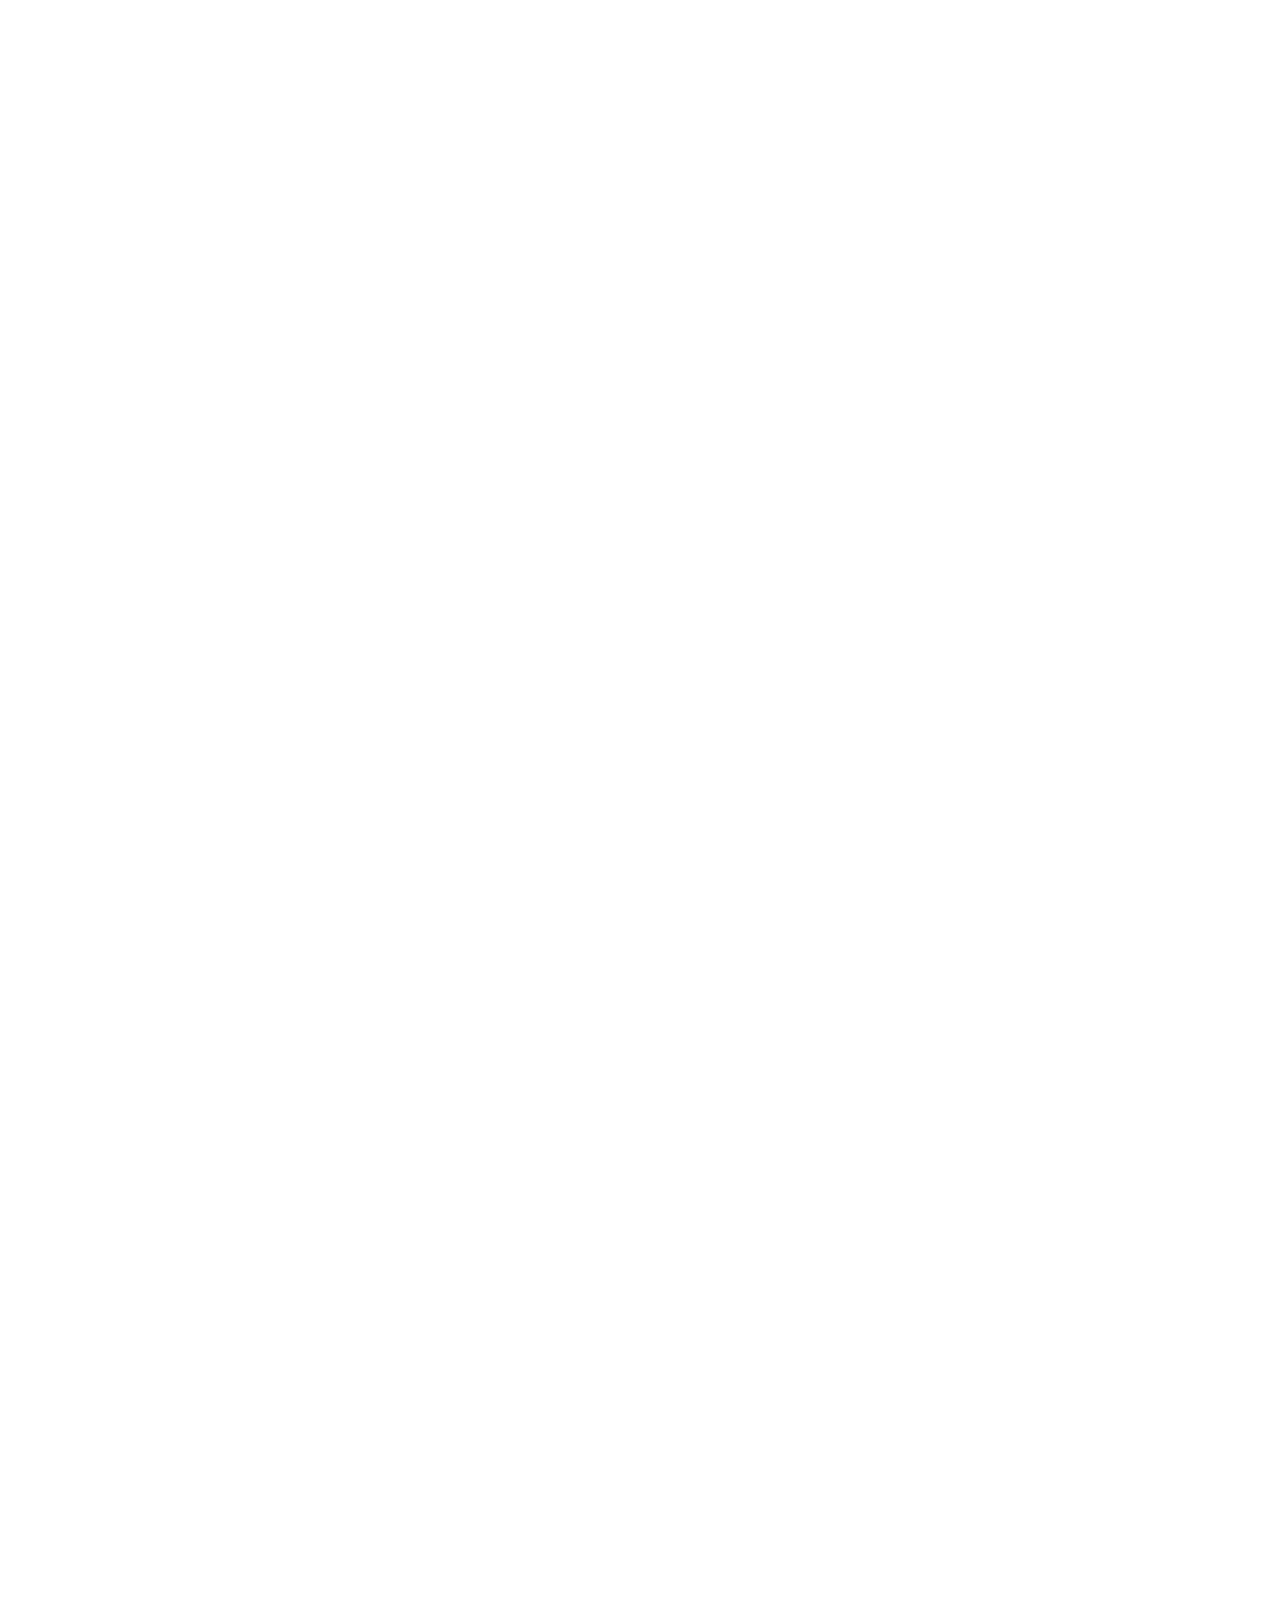
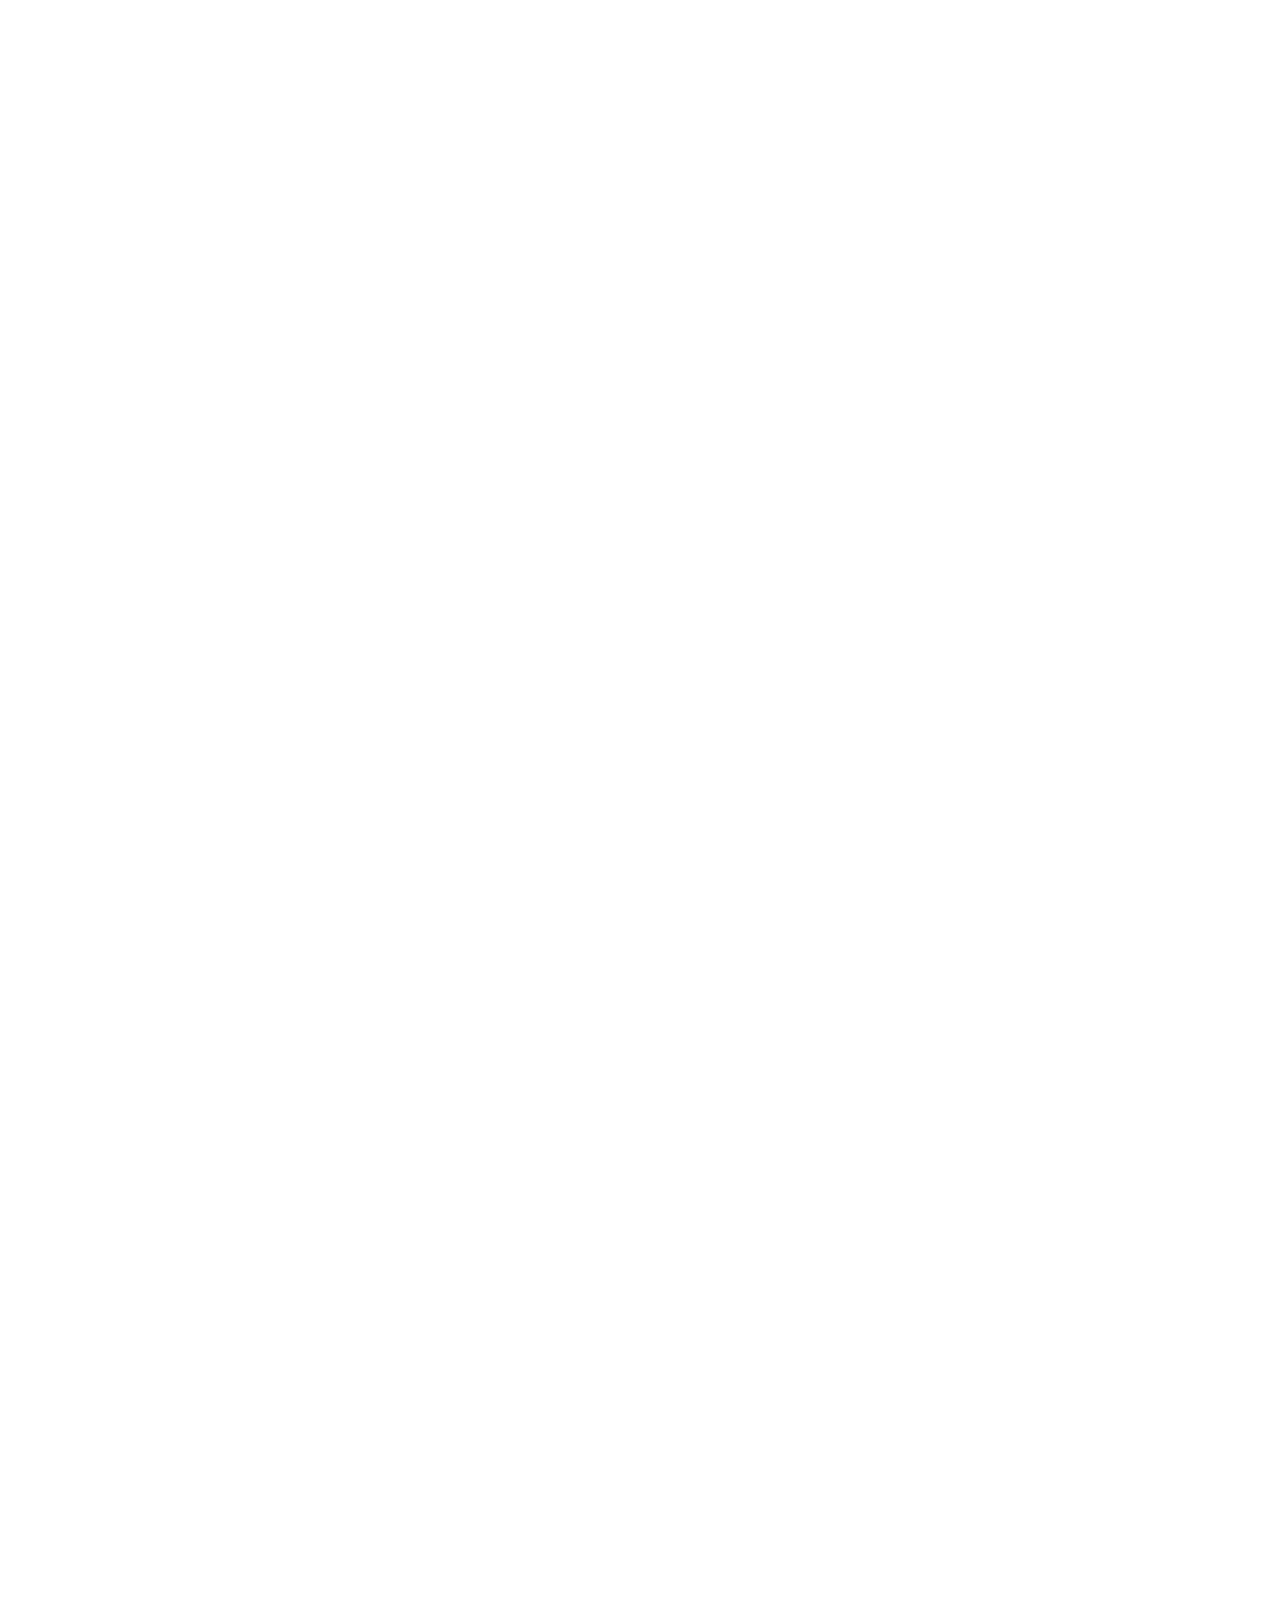
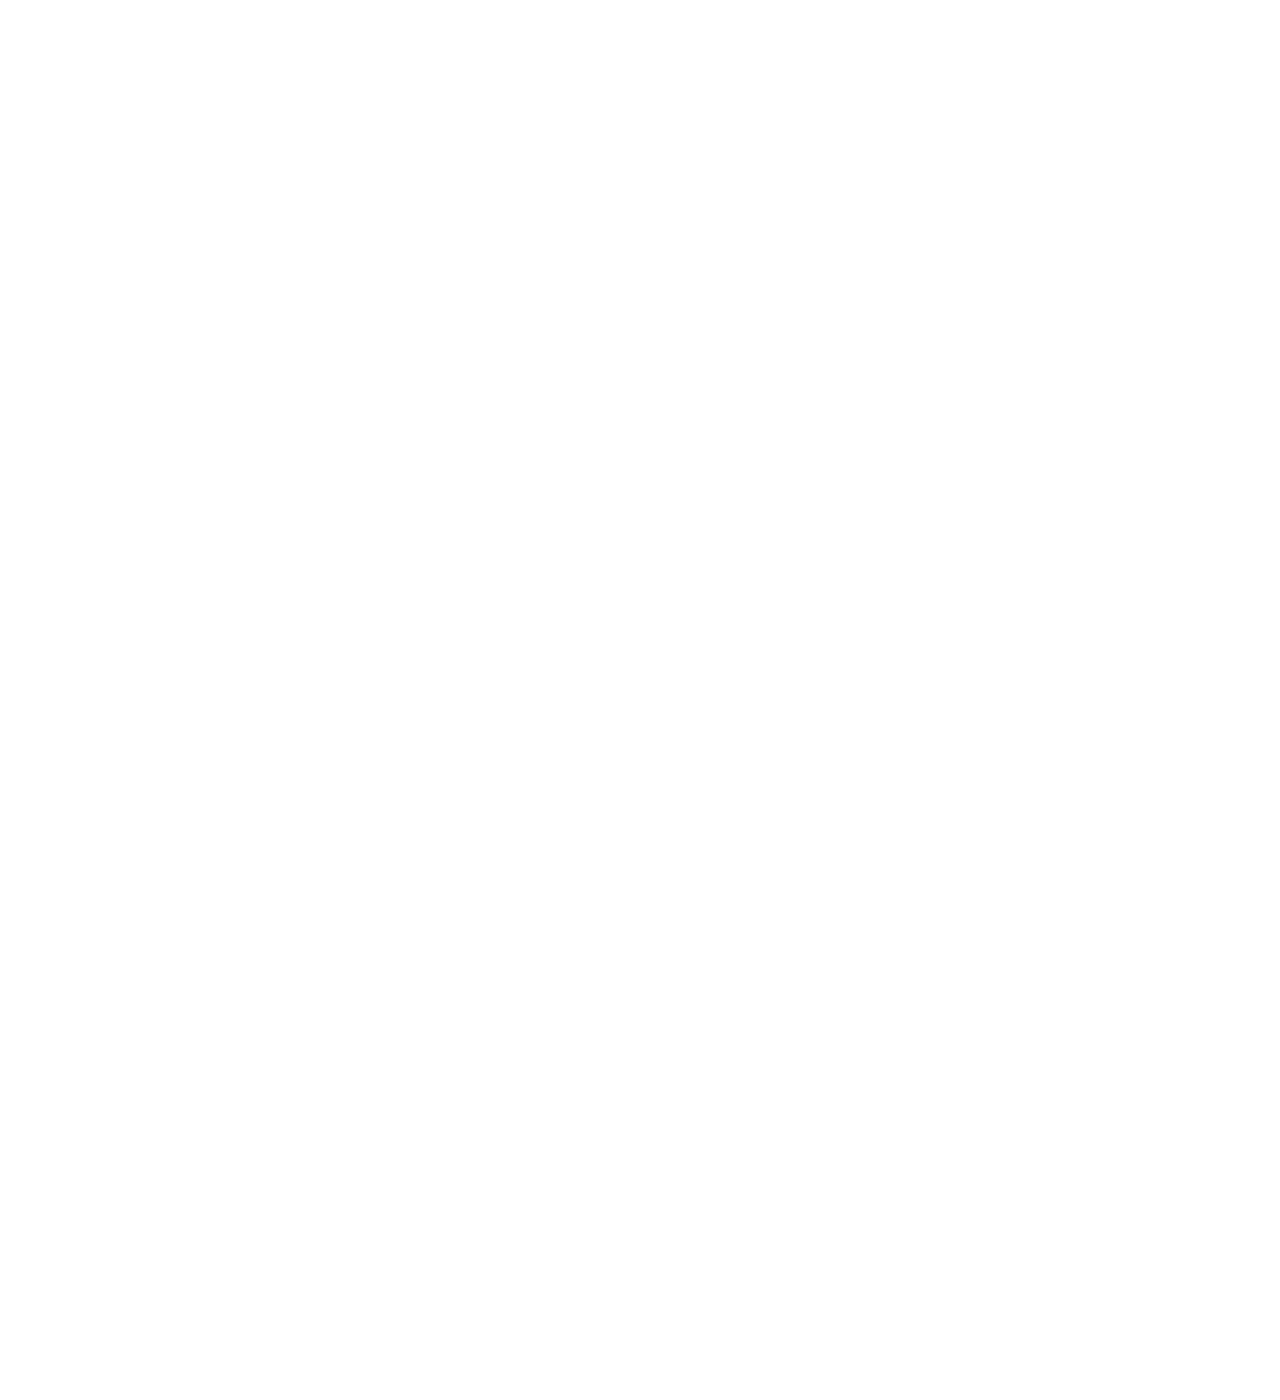
==== commit 14402e8c: "Update en.html" ====
--- a/en.html
+++ b/en.html
@@ -44,7 +44,7 @@
 
       <nav id="navbar" class="navbar">
         <ul>
-          <li><a class="nav-link scrollto active" href="#inicio">Hom</a></li>
+          <li><a class="nav-link scrollto active" href="#inicio">Home</a></li>
           <li><a class="nav-link scrollto" href="#Pitch">Pitch</a></li>
           <li><a class="nav-link scrollto" href="#funcionalidade">About</a></li>
           <li><a class="nav-link scrollto" href="#conquistas">Achievements</a></li>
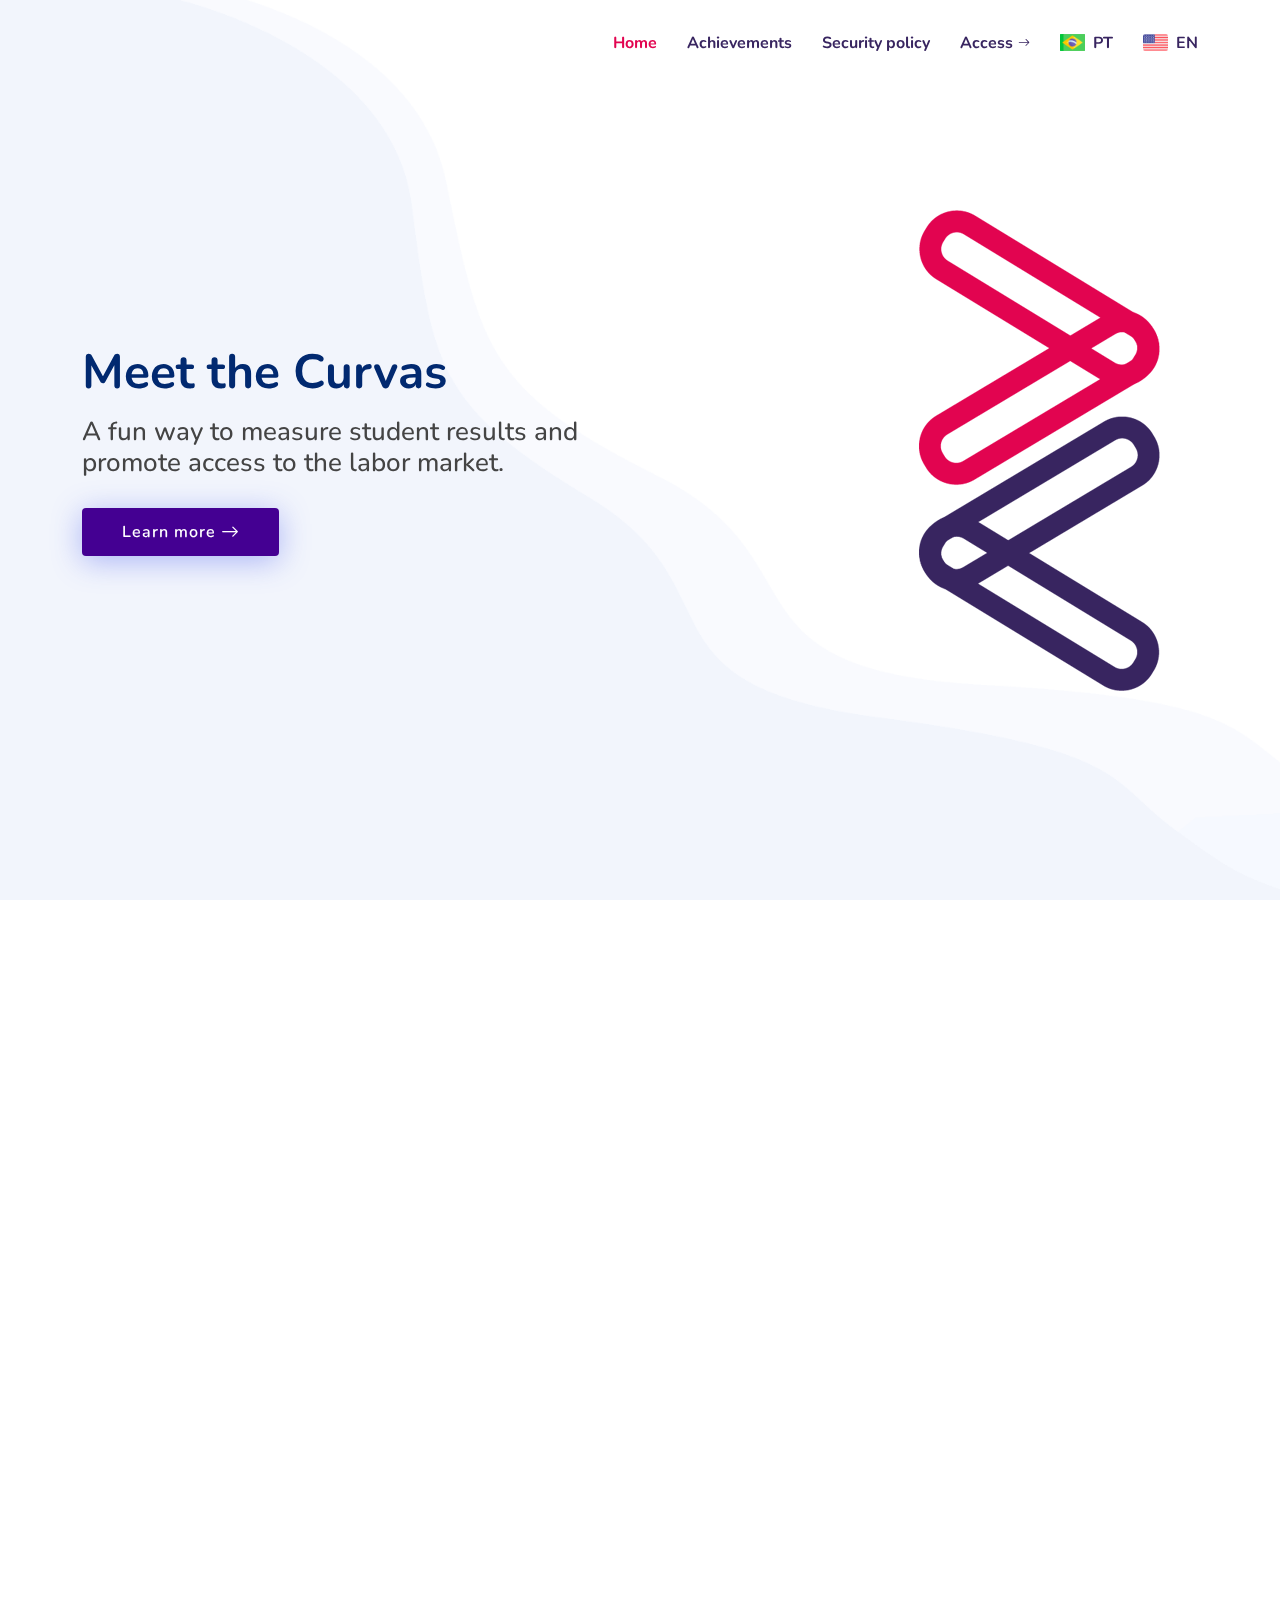
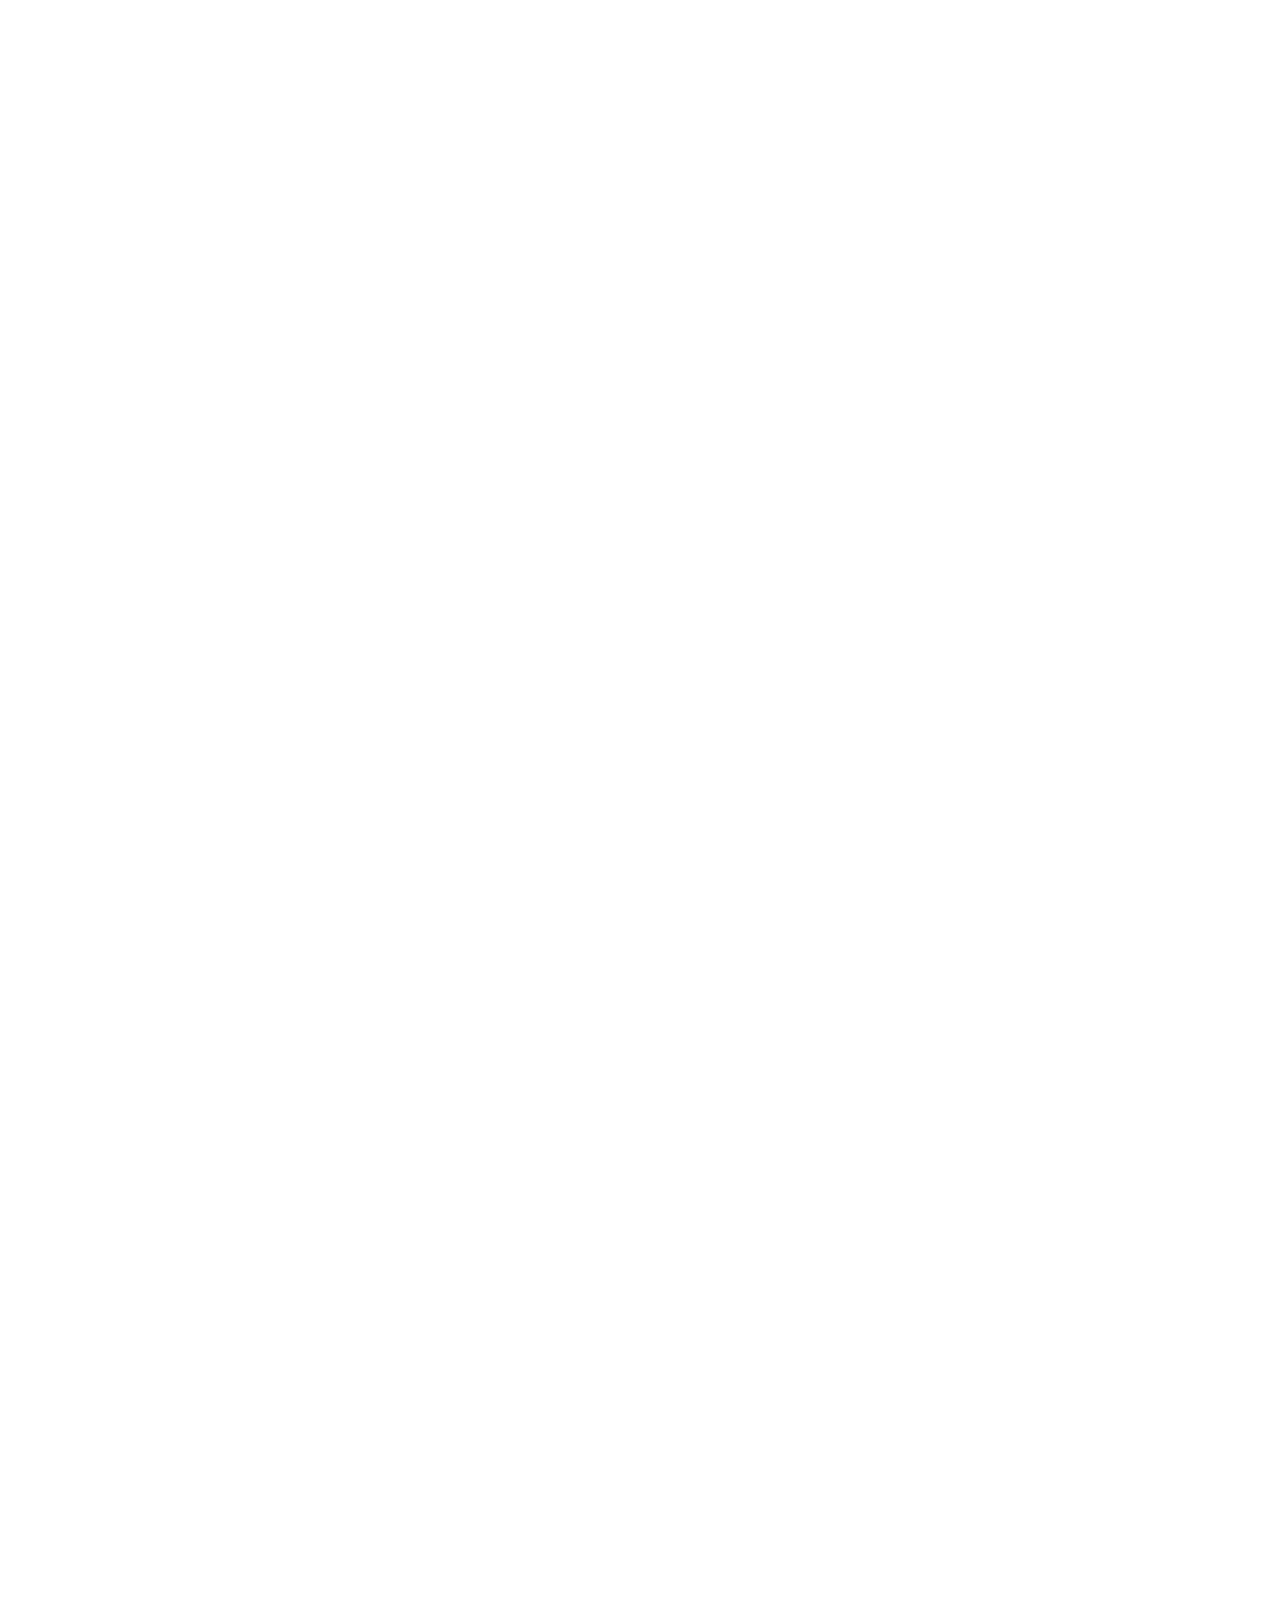
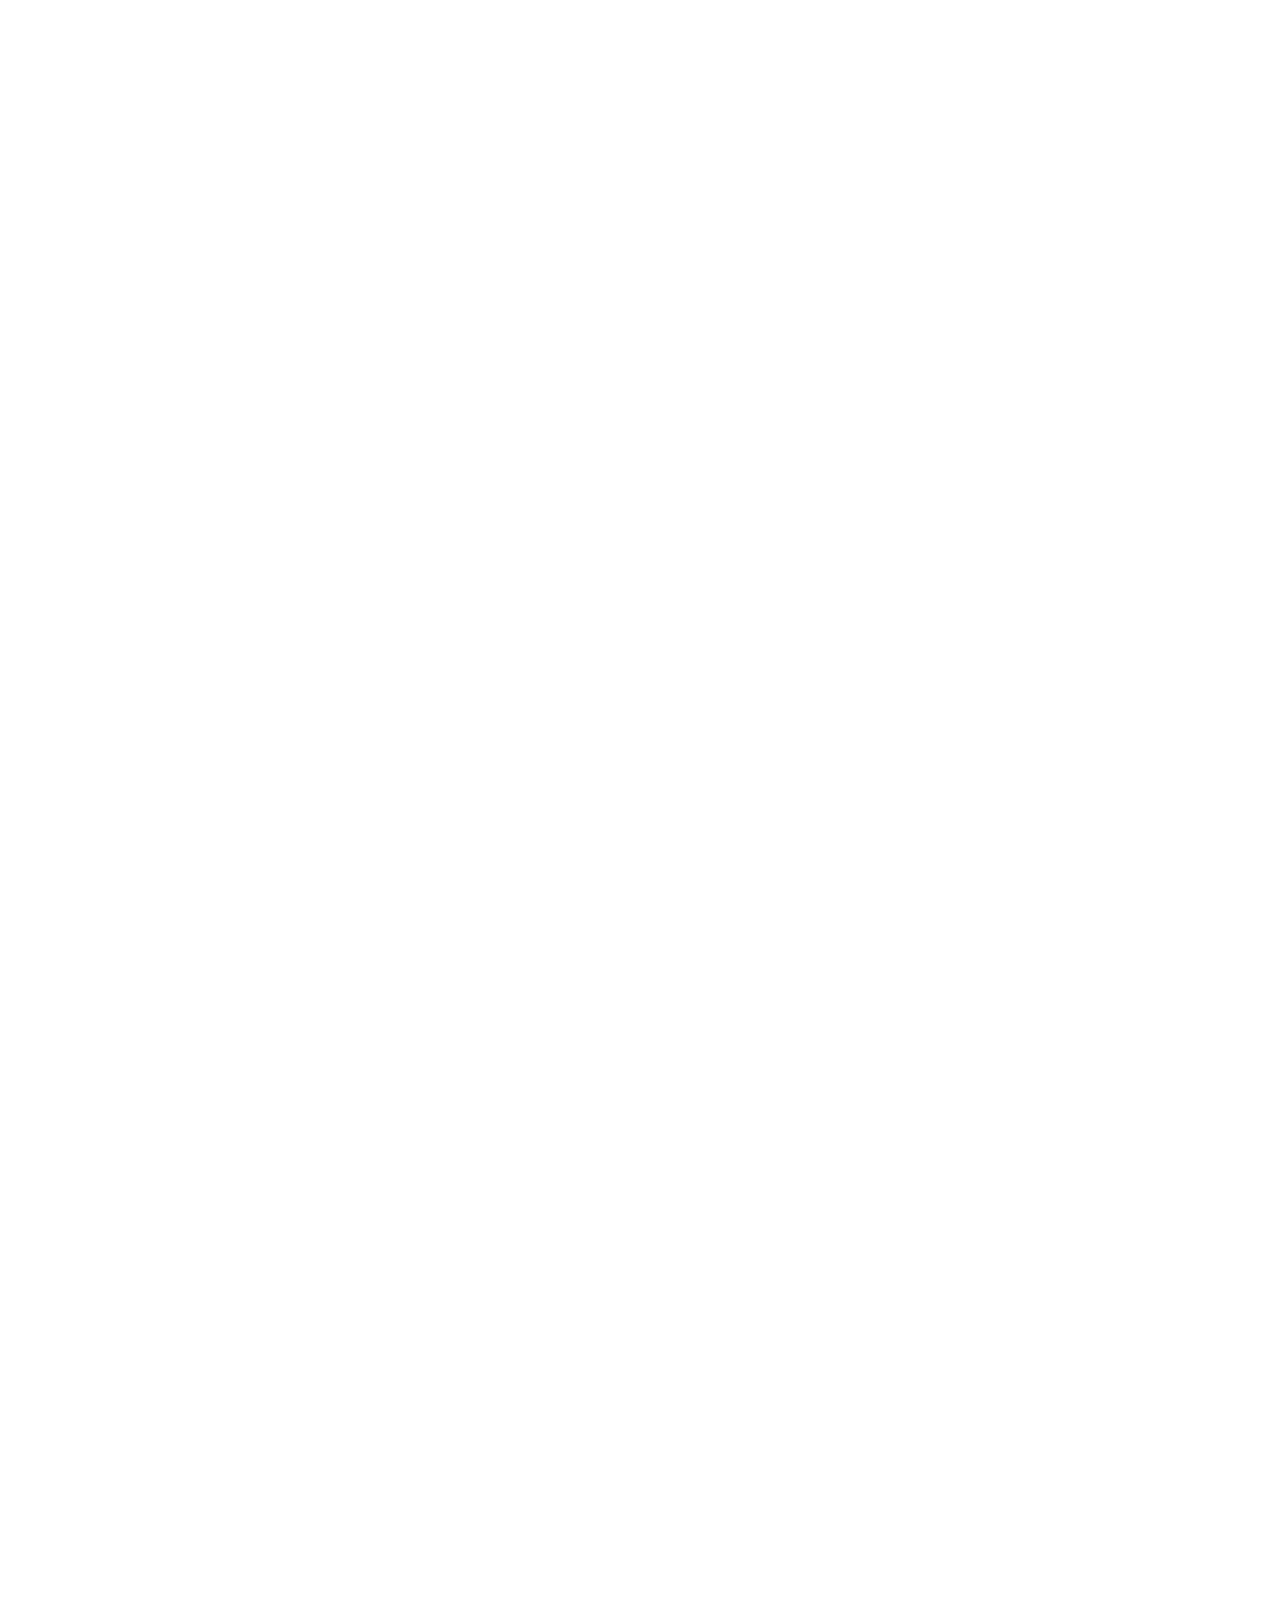
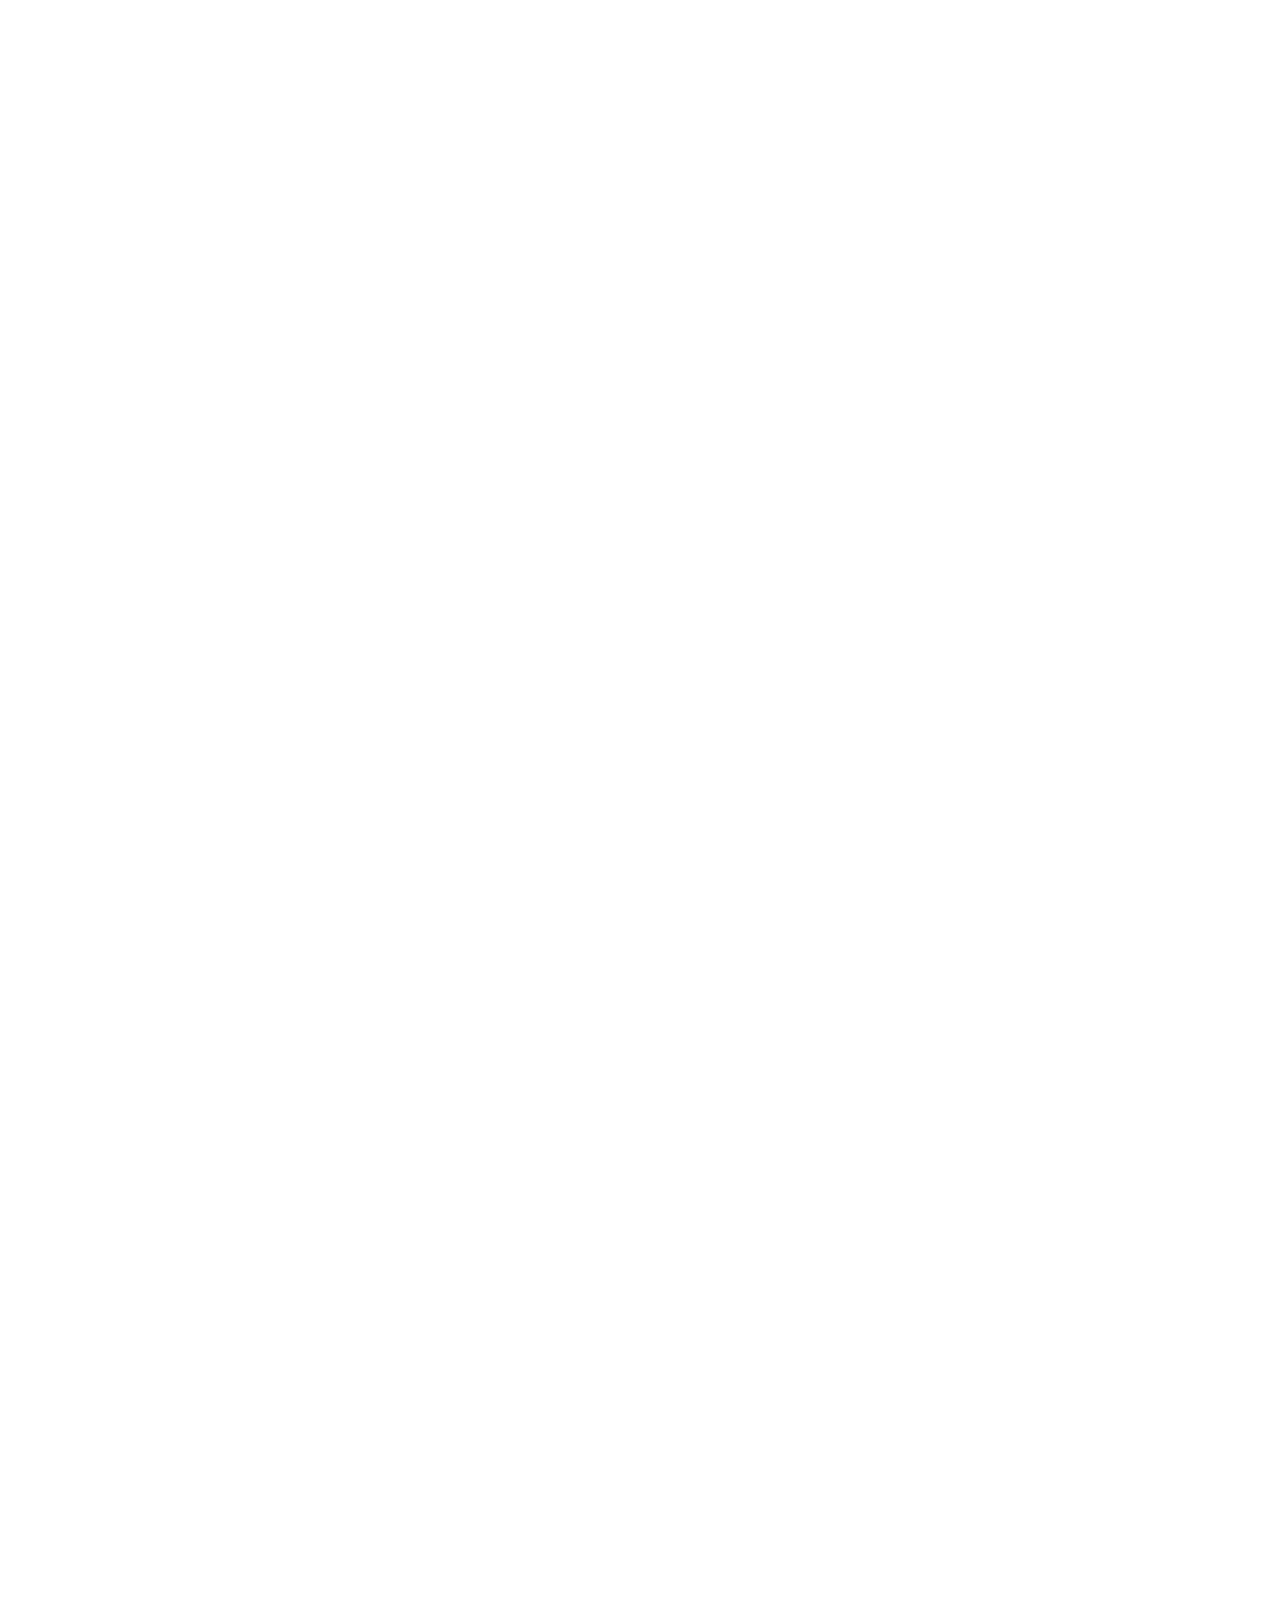
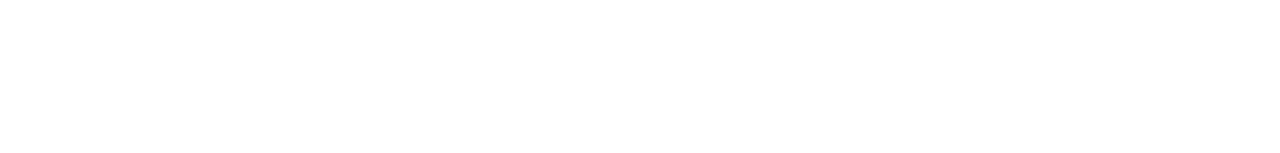
==== commit 7f0f1f40: "Add files via upload" ====
--- a/en.html
+++ b/en.html
@@ -45,13 +45,8 @@
       <nav id="navbar" class="navbar">
         <ul>
           <li><a class="nav-link scrollto active" href="#inicio">Home</a></li>
-          <li><a class="nav-link scrollto" href="#Pitch">Pitch</a></li>
-          <li><a class="nav-link scrollto" href="#funcionalidade">About</a></li>
           <li><a class="nav-link scrollto" href="#conquistas">Achievements</a></li>
-          <li><a class="nav-link scrollto" href="#depoimentos">Depositions</a></li>
           <li><a class="nav-link scrollto" href="#seguranca">Security policy</a></li>
-          <li><a class="nav-link scrollto" href="termosdeusoEN.html">Terms of use</a></li>
-          <li><a class="nav-link scrollto" href="#team">Team</a></li>
           <li><a class="nav-link scrollto" href="loginEN.html">Access<i class="bi bi-arrow-right"></i></a></li>
           <li><a class="nav-link scrollto" href="index.html"><img src="./assets/img/flags/brasil.png" alt="portgues" width="25" height="25">&nbsp PT</a></li>
           <li><a class="nav-link scrollto" href="en.html"><img src="./assets/img/flags/united-states.png" alt="ingles" width="25" height="25">&nbsp EN</a></li>
@@ -217,7 +212,7 @@
         <div class="container" data-aos="fade-up" data-aos-delay="200">
 
           <header class="section-header">
-            <h2>achievements</h2>
+            <h2>Achievements</h2>
             <br>
             <div class="container" data-aos="fade-up">
               <div class="row gx-0">
@@ -275,6 +270,22 @@
                 </div>
 
               </div>
+
+              <h2 class="p-3">Speeches</h2>
+              <div class="container" data-aos="fade-up">
+                <div class="row gx-0">
+                  <div class="col-lg-6 d-flex flex-column justify-content-center" data-aos="zoom-out"
+                    data-aos-delay="200">
+                    <img src="./assets/img/palestras/mdb.png" class="img-conquista" alt="..." class="img-thumbnail"
+                      width="300px">
+                  </div>
+  
+                  <div class="col-lg-6 d-flex align-items-center conq-b" data-aos="fade-up" data-aos-delay="200">
+                    We were invited by the MDB to present Curvas in the 5th Edition of the Work in Focus, which has the theme "What to expect for 2022?". How about waiting for a technology that can collaborate with education, meeting the 4th Goal of the ODS (Quality Education) and also collaborate with the PNE (National Education Plan). At the event we will have the presence of several politicians from Brazil, educational representatives and other people who want to make a difference in 2022. Let's work together to retake our country!
+                  </div>
+  
+                </div>
+
             </div>
           </header>
         </div>
